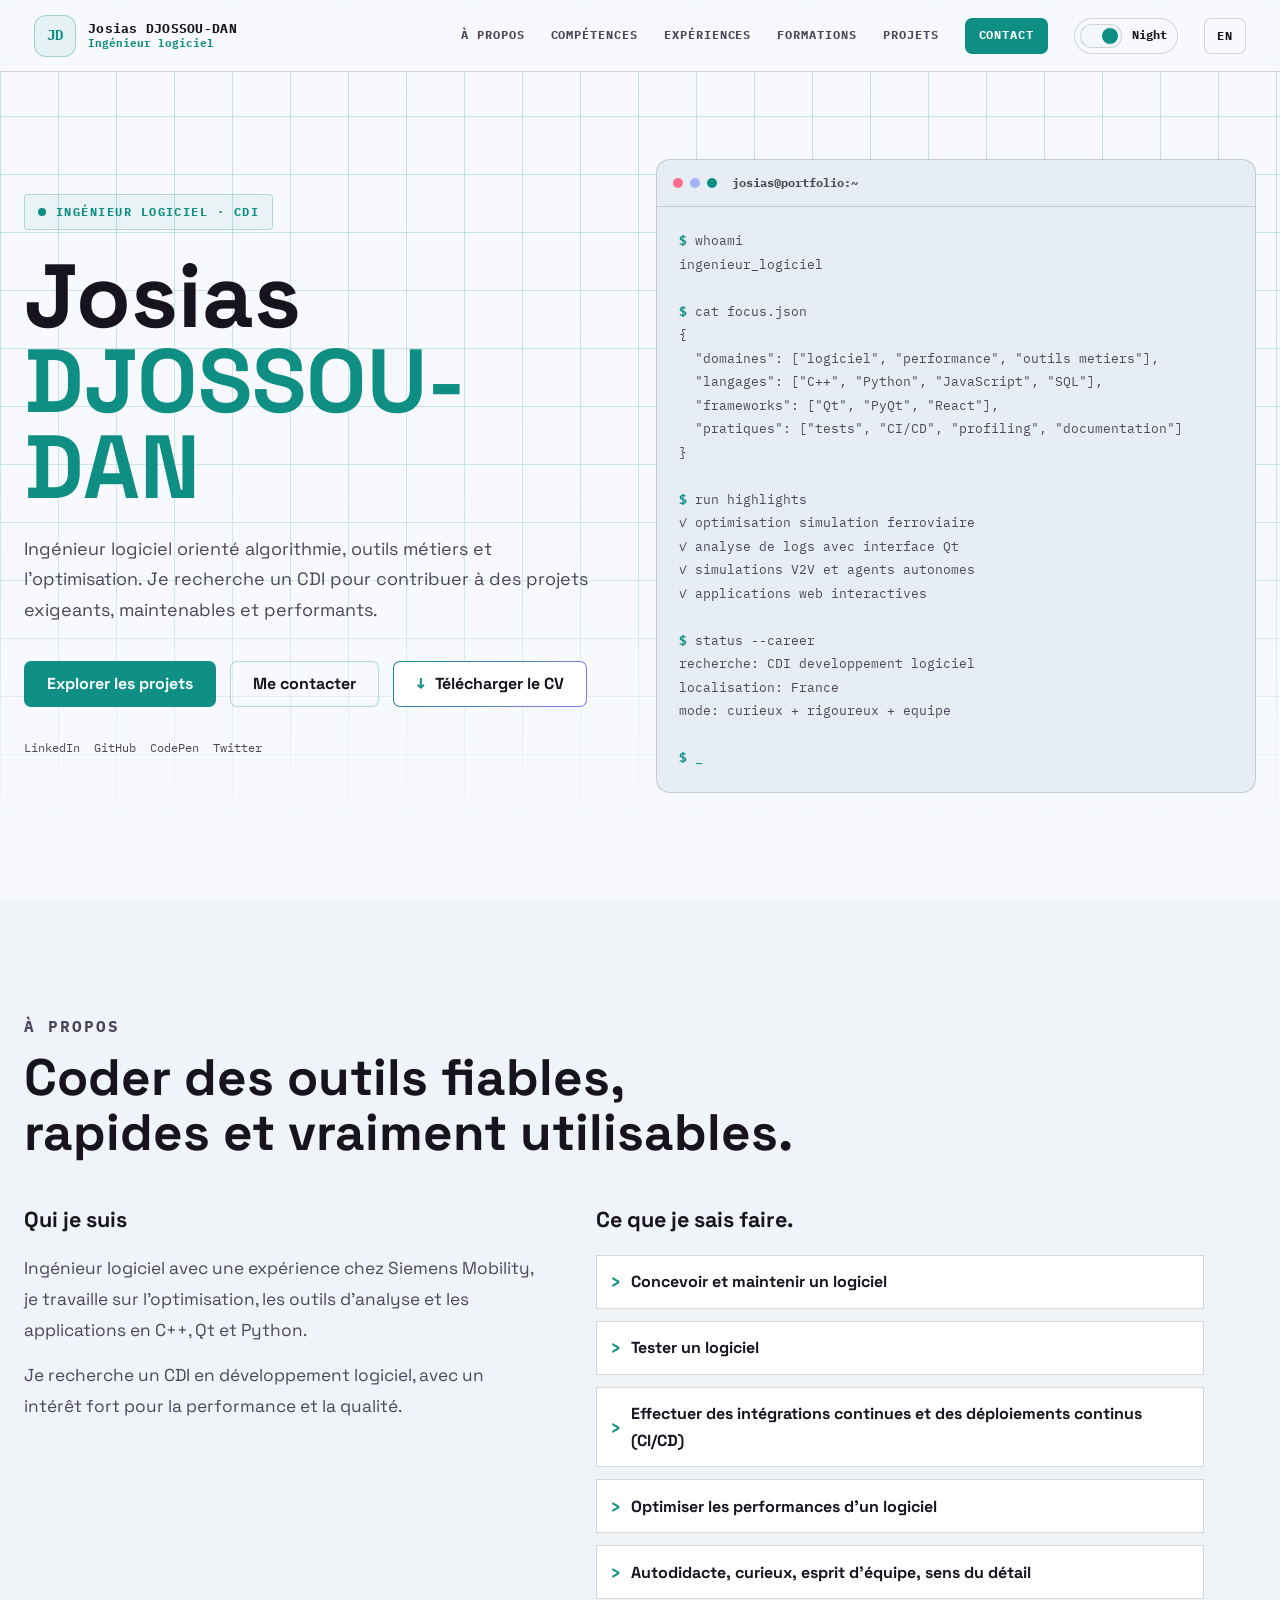
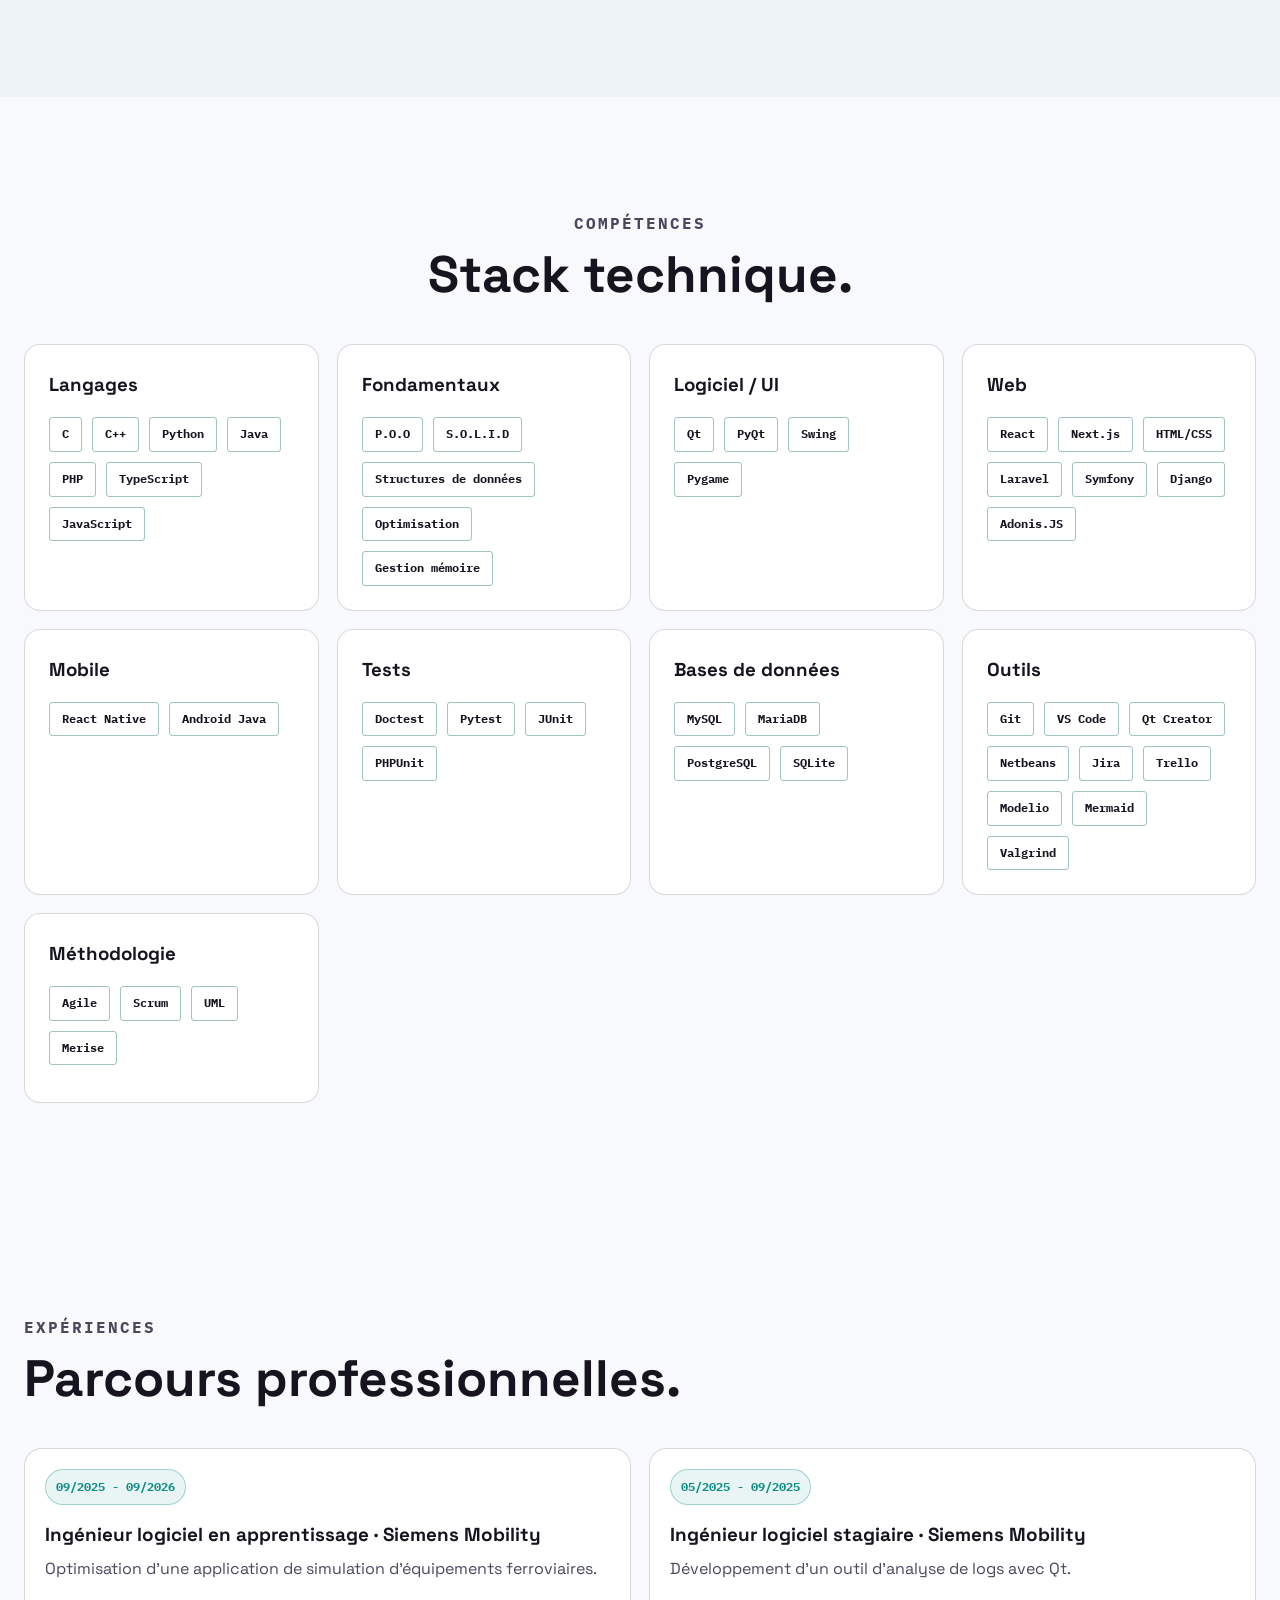
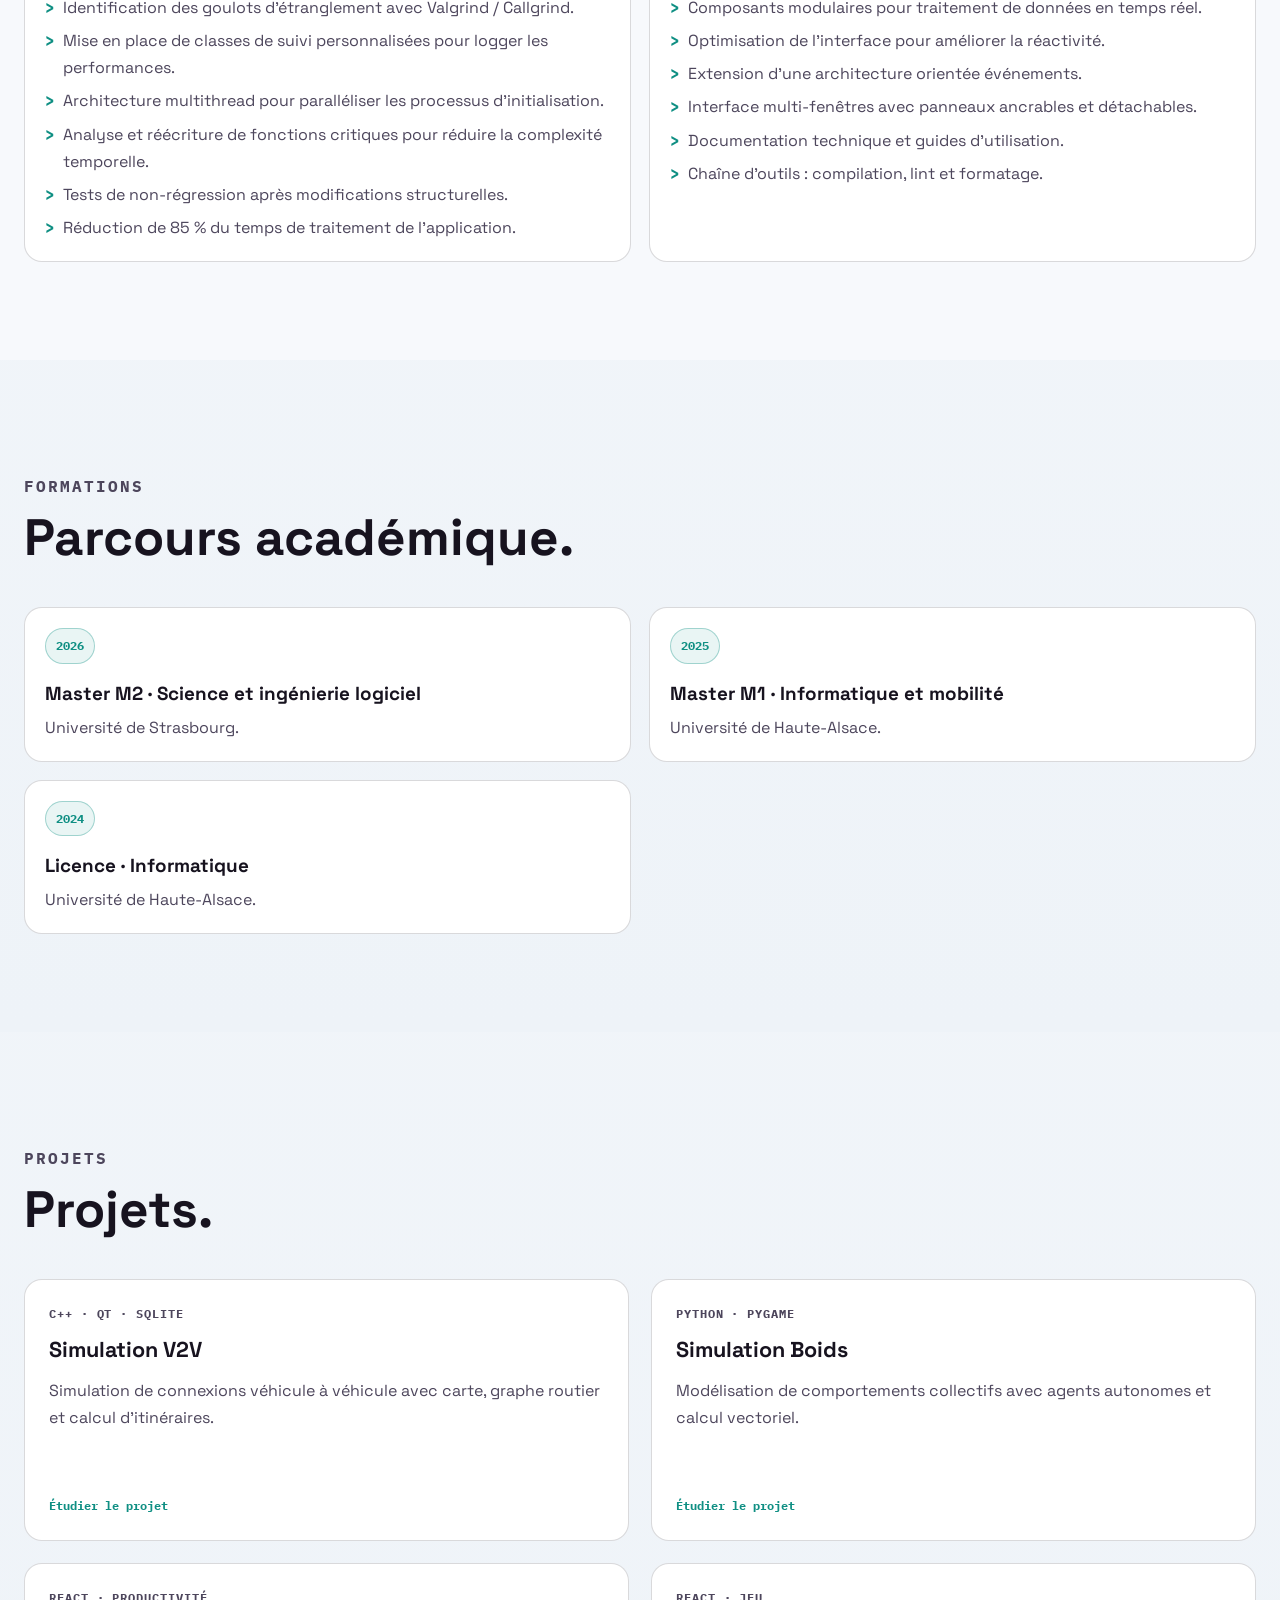
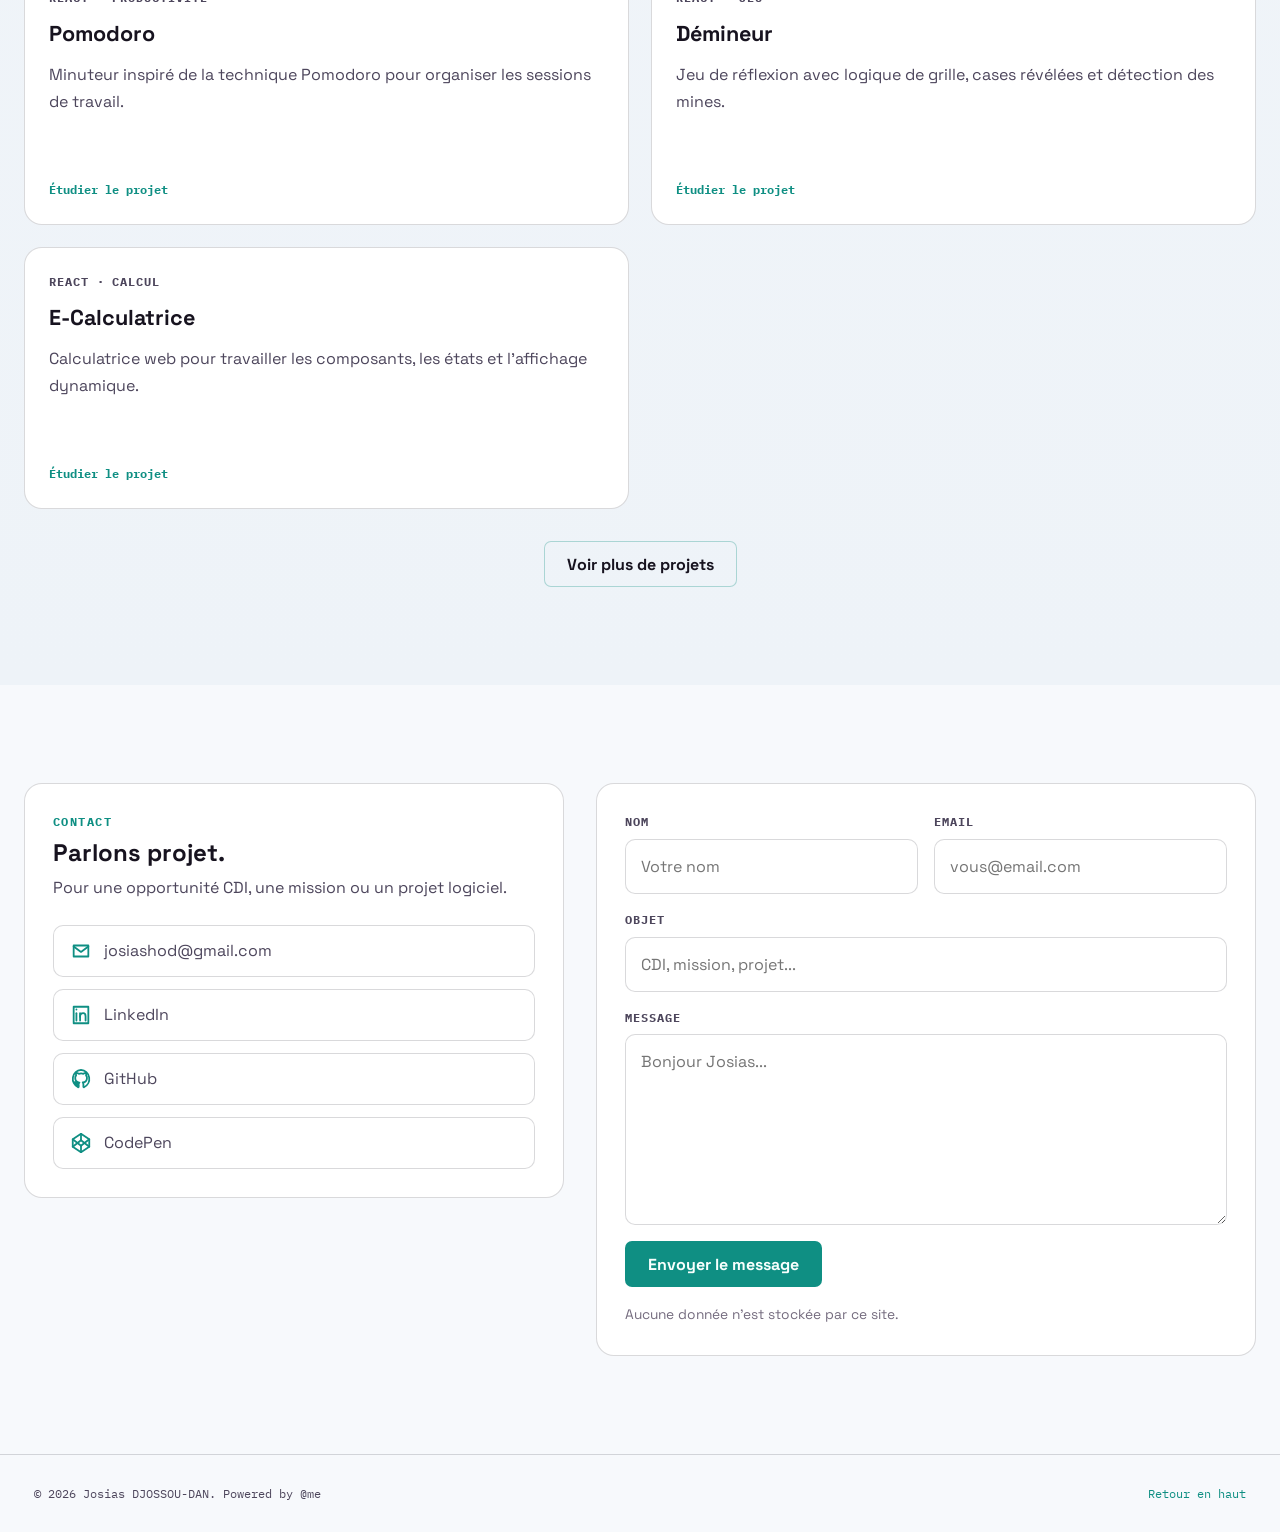
==== index.html @ 6eed0f05 "Update of the sections and colors" ====
<!DOCTYPE html>
<html lang="fr">

<head>
  <meta charset="UTF-8">
  <meta name="viewport" content="width=device-width, initial-scale=1.0">
  <meta http-equiv="X-UA-Compatible" content="ie=edge">
  <meta name="description" content="Portfolio de Josias DJOSSOU-DAN, Ingénieur logiciel.">
  <title>Josias DJOSSOU-DAN | Portfolio</title>
  <link rel="preconnect" href="https://fonts.googleapis.com">
  <link rel="preconnect" href="https://fonts.gstatic.com" crossorigin>
  <link
    href="https://fonts.googleapis.com/css2?family=IBM+Plex+Mono:wght@400;500;700&family=Space+Grotesk:wght@400;500;600;700&display=swap"
    rel="stylesheet">
  <link rel="stylesheet" href="css/style.css">
  <link rel="icon" href="data:image/svg+xml,<svg xmlns='http://www.w3.org/2000/svg' viewBox='0 0 32 32'><rect width='32' height='32' rx='6' fill='%230f8f83b3'/><text x='50%25' y='50%25' dominant-baseline='central' text-anchor='middle' font-family='monospace' font-weight='700' font-size='13' fill='%23fff'>JD</text></svg>" type="image/svg+xml">
</head>

<body>
  <header class="site-header">
    <a href="#home" class="brand header-profile" aria-label="Accueil">
      <span class="profile-avatar">JD</span>
      <span class="header-profile-text">
        <strong>Josias DJOSSOU-DAN</strong>
        <small data-i18n="role">Ingénieur logiciel</small>
      </span>
    </a>

    <button class="menu-toggle" type="button" aria-label="Ouvrir le menu" aria-expanded="false">
      <span></span>
      <span></span>
      <span></span>
    </button>

    <nav class="site-nav" aria-label="Navigation principale">
      <a href="#about" data-i18n="navAbout">À propos</a>
      <a href="#skills" data-i18n="navSkills">Compétences</a>
      <a href="#experience" data-i18n="navExperience">Expériences</a>
      <a href="#education" data-i18n="navEducation">Formations</a>
      <a href="#projects" data-i18n="navProjects">Projets</a>
      <a href="#contact" class="nav-cta" data-i18n="navContact">Contact</a>
      <button class="theme-switch nav-theme" type="button" data-theme-toggle aria-label="Changer le thème"><span
          class="theme-switch-track"><span class="theme-switch-thumb"></span></span><span
          class="theme-switch-label">Light</span></button>
      <button class="lang-switch" type="button" data-lang-toggle aria-label="Changer la langue">EN</button>
    </nav>
  </header>

  <main>
    <section class="hero" id="home">
      <div class="container hero-layout">
        <div class="hero-copy reveal">
          <p class="hero-kicker"><span class="hero-kicker-dot"></span><span data-i18n="heroKicker">Ingénieur logiciel · CDI</span></p>
          <h1>Josias <strong>DJOSSOU-DAN</strong></h1>
          <p class="hero-text">
            <span data-i18n="heroText">Ingénieur logiciel orienté algorithmie et outils métiers. Je
              recherche un CDI pour
              contribuer à des projets exigeants, maintenables et performants.</span>
          </p>

          <div class="hero-actions">
            <a href="#projects" class="btn btn-primary" data-i18n="heroProjects">Explorer les projets</a>
            <a href="#contact" class="btn btn-ghost" data-i18n="heroContact">Me contacter</a>
            <a href="./assets/pdf/josias_djossou-dan_cv_fr.pdf" class="btn btn-cv" data-cv-link download
              data-i18n="heroCv">Télécharger le CV</a>
          </div>

          <div class="hero-socials" aria-label="Réseaux sociaux">
            <a href="https://www.linkedin.com/in/josiashod/" target="_blank" rel="noreferrer">LinkedIn</a>
            <a href="https://github.com/josiashod" target="_blank" rel="noreferrer">GitHub</a>
            <a href="https://codepen.io/josiashod" target="_blank" rel="noreferrer">CodePen</a>
            <a href="https://twitter.com/josias_hod" target="_blank" rel="noreferrer">Twitter</a>
          </div>
        </div>

        <aside class="hero-dashboard reveal" aria-label="Résumé du profil">
          <div class="terminal">
            <div class="terminal-top"><span></span><span></span><span></span><strong>josias@portfolio:~</strong></div>
            <pre data-terminal-output><b>$</b> whoami
ingenieur_logiciel

<b>$</b> cat focus.json
{
  "domaines": ["logiciel", "performance", "outils metiers"],
  "langages": ["C++", "Python", "JavaScript", "SQL"],
  "frameworks": ["Qt", "PyQt", "React"],
  "pratiques": ["tests", "CI/CD", "profiling", "documentation"]
}

<b>$</b> run highlights
✓ optimisation simulation ferroviaire
✓ analyse de logs avec interface Qt
✓ simulations V2V et agents autonomes
✓ applications web interactives

<b>$</b> status --career
recherche: CDI developpement logiciel
localisation: France
mode: curieux + rigoureux + equipe</pre>

          </div>
        </aside>
      </div>
    </section>

    <section class="section alt" id="about">
      <div class="container">
        <div class="section-heading reveal">
          <p class="eyebrow" data-i18n="aboutEyebrow">À propos</p>
          <h2 data-i18n="aboutTitle">Coder des outils fiables, rapides et vraiment utilisables.</h2>
        </div>

        <div class="about-flat reveal">
          <div class="about-columns">
            <div class="about-intro">
              <h3 data-i18n="aboutWhoTitle">Qui je suis</h3>
              <p>
                <span data-i18n="aboutWhoText">Ingénieur logiciel avec une expérience chez Siemens Mobility, je
                  travaille sur l'optimisation, les outils d'analyse et les applications en C++, Qt et Python.</span>
              </p>
              <p data-i18n="aboutGoal">Je recherche un CDI en développement logiciel, avec un intérêt fort pour la
                performance et la qualité.</p>
            </div>

            <div class="about-know-how">
              <h3 data-i18n="knowHowTitle">Ce que je sais faire.</h3>
              <div class="know-how-list">
                <span data-i18n="knowHow1">Concevoir et maintenir un logiciel</span>
                <span data-i18n="knowHow2">Tester un logiciel</span>
                <span data-i18n="knowHow3">Effectuer des intégrations continues et des déploiements continus (CI/CD)</span>
                <span data-i18n="knowHow4">Optimiser les performances d'un logiciel</span>
                <span data-i18n="knowHow5">Autodidacte, curieux, esprit d'équipe, sens du détail</span>
              </div>
            </div>
          </div>
        </div>
      </div>
    </section>

    <section class="section" id="skills">
      <div class="container">
        <div class="section-heading center reveal">
          <p class="eyebrow" data-i18n="skillsEyebrow">Compétences</p>
          <h2 data-i18n="skillsTitle">Stack technique.</h2>
        </div>

        <div class="skills-grid skills-grid-dense">
          <article class="skill-card reveal">
            <h3 data-i18n-fr="Langages" data-i18n-en="Languages">Langages</h3>
            <div class="skill-badges">
              <span>C</span><span>C++</span><span>Python</span><span>Java</span><span>PHP</span><span>TypeScript</span><span>JavaScript</span>
            </div>
          </article>
          <article class="skill-card reveal">
            <h3 data-i18n-fr="Fondamentaux" data-i18n-en="Fundamentals">Fondamentaux</h3>
            <div class="skill-badges">
              <span data-i18n-fr="P.O.O" data-i18n-en="O.O.P">P.O.O</span><span>S.O.L.I.D</span><span data-i18n-fr="Structures de données" data-i18n-en="Data structures">Structures de
                données</span><span>Optimisation</span><span data-i18n-fr="Gestion mémoire" data-i18n-en="Memory management">Gestion mémoire</span>
            </div>
          </article>
          <article class="skill-card reveal">
            <h3 data-i18n-fr="Logiciel / UI" data-i18n-en="Software / UI">Logiciel / UI</h3>
            <div class="skill-badges">
              <span>Qt</span><span>PyQt</span><span>Swing</span><span>Pygame</span>
            </div>
          </article>
          <article class="skill-card reveal">
            <h3>Web</h3>
            <div class="skill-badges">
              <span>React</span><span>Next.js</span><span>HTML/CSS</span><span>Laravel</span><span>Symfony</span><span>Django</span><span>Adonis.JS</span>
            </div>
          </article>
          <article class="skill-card reveal">
            <h3>Mobile</h3>
            <div class="skill-badges">
              <span>React Native</span><span>Android Java</span></div>
          </article>
          <article class="skill-card reveal">
            <h3 data-i18n-fr="Tests" data-i18n-en="Testing">Tests</h3>
            <div class="skill-badges">
              <span>Doctest</span><span>Pytest</span><span>JUnit</span><span>PHPUnit</span></div>
          </article>
          <article class="skill-card reveal">
            <h3 data-i18n-fr="Bases de données" data-i18n-en="Databases">Bases de données</h3>
            <div class="skill-badges">
              <span>MySQL</span><span>MariaDB</span><span>PostgreSQL</span><span>SQLite</span>
            </div>
          </article>
          <article class="skill-card reveal">
            <h3 data-i18n-fr="Outils" data-i18n-en="Tools">Outils</h3>
            <div class="skill-badges">
              <span>Git</span><span>VS Code</span><span>Qt
                Creator</span><span>Netbeans</span><span>Jira</span><span>Trello</span><span>Modelio</span><span>Mermaid</span><span>Valgrind</span>
            </div>
          </article>
          <article class="skill-card reveal">
            <h3 data-i18n-fr="Méthodologie" data-i18n-en="Methodology">Méthodologie</h3>
            <div class="skill-badges">
              <span>Agile</span><span>Scrum</span><span>UML</span><span>Merise</span>
            </div>
          </article>
        </div>
      </div>
    </section>


    <section class="section" id="experience">
      <div class="container">
        <div class="section-heading reveal">
          <p class="eyebrow" data-i18n="experienceEyebrow">Expériences </p>
          <h2 data-i18n="experienceTitle">Parcours professionnelles.</h2>
        </div>

        <div class="timeline-wrap">
          <article class="timeline-card reveal">
            <p class="timeline-date">09/2025 - 09/2026</p>
            <div class="timeline-item">
              <h3 data-i18n="exp1Title">Ingénieur logiciel en apprentissage · Siemens Mobility</h3>
              <p data-i18n="exp1Summary">Optimisation d'une application de simulation d'équipements ferroviaires.</p>
              <ul>
                <li data-i18n="exp1Item1">Identification des goulots d'étranglement avec Valgrind / Callgrind.</li>
                <li data-i18n="exp1Item2">Mise en place de classes de suivi personnalisées pour logger les performances.</li>
                <li data-i18n="exp1Item3">Architecture multithread pour paralléliser les processus d'initialisation.</li>
                <li data-i18n="exp1Item4">Analyse et réécriture de fonctions critiques pour réduire la complexité temporelle.</li>
                <li data-i18n="exp1Item5">Tests de non-régression après modifications structurelles.</li>
                <li data-i18n="exp1Item6">Réduction de 85 % du temps de traitement de l'application.</li>
              </ul>
            </div>
          </article>

          <article class="timeline-card reveal">
            <p class="timeline-date">05/2025 - 09/2025</p>
            <div class="timeline-item">
              <h3 data-i18n="exp2Title">Ingénieur logiciel stagiaire · Siemens Mobility</h3>
              <p data-i18n="exp2Summary">Développement d'un outil d'analyse de logs avec Qt.</p>
              <ul>
                <li data-i18n="exp2Item1">Composants modulaires pour traitement de données en temps réel.</li>
                <li data-i18n="exp2Item2">Optimisation de l'interface pour améliorer la réactivité.</li>
                <li data-i18n="exp2Item3">Extension d'une architecture orientée événements.</li>
                <li data-i18n="exp2Item4">Interface multi-fenêtres avec panneaux ancrables et détachables.</li>
                <li data-i18n="exp2Item5">Documentation technique et guides d'utilisation.</li>
                <li data-i18n="exp2Item6">Chaîne d'outils : compilation, lint et formatage.</li>
              </ul>
            </div>
          </article>
        </div>
      </div>
    </section>

    <section class="section alt" id="education">
      <div class="container">
        <div class="section-heading reveal">
          <p class="eyebrow" data-i18n="educationEyebrow">Formations</p>
          <h2 data-i18n="educationTitle">Parcours académique.</h2>
        </div>

        <div class="timeline-wrap">
          <article class="timeline-card reveal">
            <p class="timeline-date">2026</p>
            <div class="timeline-item">
              <h3 data-i18n-fr="Master M2 · Science et ingénierie logiciel" data-i18n-en="Master's Year 2 · Software Science and Engineering">Master M2 · Science et ingénierie logiciel</h3>
              <p data-i18n-fr="Université de Strasbourg." data-i18n-en="University of Strasbourg.">Université de Strasbourg.</p>
            </div>
          </article>

          <article class="timeline-card reveal">
            <p class="timeline-date">2025</p>
            <div class="timeline-item">
              <h3 data-i18n-fr="Master M1 · Informatique et mobilité" data-i18n-en="Master's Year 1 · Computer Science and Mobility">Master M1 · Informatique et mobilité</h3>
              <p data-i18n-fr="Université de Haute-Alsace." data-i18n-en="University of Haute-Alsace.">Université de Haute-Alsace.</p>
            </div>
          </article>

          <article class="timeline-card reveal">
            <p class="timeline-date">2024</p>
            <div class="timeline-item">
              <h3 data-i18n-fr="Licence · Informatique" data-i18n-en="Bachelor's degree · Computer Science">Licence · Informatique</h3>
              <p data-i18n-fr="Université de Haute-Alsace." data-i18n-en="University of Haute-Alsace.">Université de Haute-Alsace.</p>
            </div>
          </article>
        </div>
      </div>
    </section>

    <section class="section alt" id="projects">
      <div class="container">
        <div class="section-heading reveal">
          <p class="eyebrow" data-i18n="projectsEyebrow">Projets</p>
          <h2 data-i18n="projectsTitle">Projets.</h2>
        </div>

        <div class="projects-grid">
          <article class="project-card simple reveal">
            <div class="project-body">
              <p class="project-type">C++ · Qt · SQLite</p>
              <h3>Simulation V2V</h3>
              <p data-i18n-fr="Simulation de connexions véhicule à véhicule avec carte, graphe routier et calcul d'itinéraires." data-i18n-en="Vehicle-to-vehicle connection simulation with map rendering, road graph and route calculation.">Simulation de connexions véhicule à véhicule avec carte, graphe routier et calcul d'itinéraires.</p>
              <a href="./v2v.html"><span data-i18n="studyProject">Étudier le projet</span></a>
            </div>
          </article>

          <article class="project-card simple reveal">
            <div class="project-body">
              <p class="project-type">Python · Pygame</p>
              <h3>Simulation Boids</h3>
              <p data-i18n-fr="Modélisation de comportements collectifs avec agents autonomes et calcul vectoriel." data-i18n-en="Collective behavior modeling with autonomous agents and vector calculations.">Modélisation de comportements collectifs avec agents autonomes et calcul vectoriel.</p>
              <a href="./boids.html"><span data-i18n="studyProject">Étudier le projet</span></a>
            </div>
          </article>

          <article class="project-card simple reveal">
            <div class="project-body">
              <p class="project-type" data-i18n-fr="React · Productivité" data-i18n-en="React · Productivity">React · Productivité</p>
              <h3>Pomodoro</h3>
              <p data-i18n-fr="Minuteur inspiré de la technique Pomodoro pour organiser les sessions de travail." data-i18n-en="Timer inspired by the Pomodoro technique to organize focused work sessions.">Minuteur inspiré de la technique Pomodoro pour organiser les sessions de travail.</p>
              <a href="./pomodoro.html"><span data-i18n="studyProject">Étudier le projet</span></a>
            </div>
          </article>

          <article class="project-card simple reveal">
            <div class="project-body">
              <p class="project-type" data-i18n-fr="React · Jeu" data-i18n-en="React · Game">React · Jeu</p>
              <h3 data-i18n-fr="Démineur" data-i18n-en="Minesweeper">Démineur</h3>
              <p data-i18n-fr="Jeu de réflexion avec logique de grille, cases révélées et détection des mines." data-i18n-en="Puzzle game with grid logic, revealed cells and mine detection.">Jeu de réflexion avec logique de grille, cases révélées et détection des mines.</p>
              <a href="./minesweeper.html"><span data-i18n="studyProject">Étudier le projet</span></a>
            </div>
          </article>

          <article class="project-card simple reveal">
            <div class="project-body">
              <p class="project-type" data-i18n-fr="React · Calcul" data-i18n-en="React · Calculator">React · Calcul</p>
              <h3 data-i18n-fr="E-Calculatrice" data-i18n-en="E-Calculator">E-Calculatrice</h3>
              <p data-i18n-fr="Calculatrice web pour travailler les composants, les états et l'affichage dynamique." data-i18n-en="Web calculator focused on components, state management and dynamic rendering.">Calculatrice web pour travailler les composants, les états et l'affichage dynamique.</p>
              <a href="./calculatrice.html"><span data-i18n="studyProject">Étudier le projet</span></a>
            </div>
          </article>
        </div>

        <div class="projects-more reveal">
          <a href="./projects.html" class="btn btn-ghost" data-i18n="moreProjects">Voir plus de projets</a>
        </div>
      </div>
    </section>

    <section class="section" id="contact">
      <div class="container contact-layout">
        <div class="contact-card reveal">
          <p class="eyebrow" data-i18n="contactEyebrow">Contact</p>
          <h2 data-i18n="contactTitle">Parlons projet logiciel.</h2>
          <p class="contact-intro">
            <span data-i18n="contactIntro">Pour une opportunité.</span>
          </p>

          <div class="contact-list">
            <a href="mailto:josiashod@gmail.com">
              <svg viewBox="0 0 24 24" aria-hidden="true">
                <path d="M4 6h16v12H4z"></path>
                <path d="m4 7 8 6 8-6"></path>
              </svg>
              <span>josiashod@gmail.com</span>
            </a>
            <a href="https://www.linkedin.com/in/josiashod/" target="_blank" rel="noreferrer">
              <svg viewBox="0 0 24 24" aria-hidden="true">
                <path d="M7 10v8"></path>
                <path d="M7 6v.01"></path>
                <path d="M11 18v-8"></path>
                <path d="M11 14c0-2.4 1.3-4 3.4-4 2 0 2.6 1.3 2.6 3.5V18"></path>
                <path d="M4 3h16v18H4z"></path>
              </svg>
              <span>LinkedIn</span>
            </a>
            <a href="https://github.com/josiashod" target="_blank" rel="noreferrer">
              <svg viewBox="0 0 24 24" aria-hidden="true">
                <path
                  d="M12 2a10 10 0 0 0-3.2 19c.5.1.7-.2.7-.5v-2c-2.8.6-3.4-1.1-3.4-1.1-.5-1.1-1.1-1.4-1.1-1.4-.9-.6.1-.6.1-.6 1 0 1.6 1 1.6 1 .9 1.5 2.4 1.1 2.9.8.1-.6.4-1.1.7-1.3-2.2-.3-4.6-1.1-4.6-5A3.9 3.9 0 0 1 6.7 8c-.1-.3-.5-1.3.1-2.7 0 0 .9-.3 2.8 1a9.6 9.6 0 0 1 5 0c1.9-1.3 2.8-1 2.8-1 .6 1.4.2 2.4.1 2.7a3.9 3.9 0 0 1 1 2.8c0 3.9-2.4 4.7-4.6 5 .4.3.7 1 .7 2v2.7c0 .3.2.6.7.5A10 10 0 0 0 12 2Z">
                </path>
              </svg>
              <span>GitHub</span>
            </a>
            <a href="https://codepen.io/josiashod" target="_blank" rel="noreferrer">
              <svg viewBox="0 0 24 24" aria-hidden="true">
                <path d="m12 2 9 6v8l-9 6-9-6V8z"></path>
                <path d="m12 2v7"></path>
                <path d="m12 15v7"></path>
                <path d="m3 8 9 7 9-7"></path>
                <path d="m3 16 9-7 9 7"></path>
              </svg>
              <span>CodePen</span>
            </a>
          </div>
        </div>

        <form class="contact-card contact-form reveal" data-contact-form data-email="josiashod@gmail.com">
          <div class="form-row">
            <div class="field">
              <label for="name" data-i18n="formName">Nom</label>
              <input id="name" name="name" type="text" placeholder="Votre nom" data-i18n-placeholder="placeholderName"
                required>
            </div>
            <div class="field">
              <label for="email" data-i18n="formEmail">Email</label>
              <input id="email" name="email" type="email" placeholder="vous@email.com"
                data-i18n-placeholder="placeholderEmail" required>
            </div>
          </div>

          <div class="field">
            <label for="subject" data-i18n="formSubject">Objet</label>
            <input id="subject" name="subject" type="text" placeholder="CDI, mission, projet..."
              data-i18n-placeholder="placeholderSubject" required>
          </div>

          <div class="field">
            <label for="message" data-i18n="formMessage">Message</label>
            <textarea id="message" name="message" rows="6" placeholder="Bonjour Josias..."
              data-i18n-placeholder="placeholderMessage" required></textarea>
          </div>

          <div class="form-actions">
            <button class="btn btn-primary" type="submit" data-i18n="formSend">Envoyer le message</button>
          </div>
          <p class="form-note" data-i18n="formNote">Aucune donnée n'est stockée par ce site.</p>
        </form>
      </div>
    </section>
  </main>

  <footer class="site-footer">
    <p>© <span id="year"></span> Josias DJOSSOU-DAN. Powered by @me</p>
    <a href="#home">Retour en haut</a>
  </footer>

  <script src="./index.js"></script>
</body>

</html>
---- css/style.css ----
:root {
  --bg: #0b0a13;
  --bg-2: #121020;
  --surface: #19162a;
  --surface-2: #211d35;
  --surface-3: #141225;
  --text: #f7f2e8;
  --muted: #a9a1b8;
  --muted-2: #716a83;
  --line: rgba(255, 255, 255, 0.09);
  --line-strong: rgba(15, 143, 131, 0.34);
  --green: #0f8f83;
  --green-2: #0b625b;
  --cyan: #8b7cf6;
  --yellow: #a5b4fc;
  --coral: #ff6b8a;
  --shadow: none;
  --sans: "Space Grotesk", system-ui, sans-serif;
  --mono: "IBM Plex Mono", monospace;
}

body[data-theme="light"] {
  --bg: #f7f9fc;
  --bg-2: #eef3f8;
  --surface: #ffffff;
  --surface-2: #f3f7fb;
  --surface-3: #e6edf5;
  --text: #17131f;
  --muted: #4d465c;
  --muted-2: #746b7e;
  --line: rgba(23, 19, 31, 0.16);
  --line-strong: rgba(15, 143, 131, 0.38);
  --green: #0f8f83;
  --green-2: #0b625b;
  --cyan: #8b7cf6;
  --yellow: #a5b4fc;
  --coral: #ff6b8a;
  --shadow: none;
}

* {
  box-sizing: border-box;
  margin: 0;
  padding: 0;
}

html {
  scroll-behavior: smooth;
}

body {
  background: var(--bg);
  color: var(--text);
  font-family: var(--sans);
  line-height: 1.7;
  overflow-x: hidden;
}

body.menu-open {
  overflow: hidden;
}

img {
  display: block;
  max-width: 100%;
}

a {
  color: inherit;
  text-decoration: none;
}

ul {
  list-style: none;
}

button,
input,
textarea {
  font: inherit;
}

button {
  cursor: pointer;
}

.container {
  width: min(1320px, calc(100% - 48px));
  margin: 0 auto;
}

.site-header {
  position: fixed;
  inset: 0 0 auto;
  z-index: 50;
  display: flex;
  align-items: center;
  justify-content: space-between;
  min-height: 72px;
  padding: 0 34px;
  background: color-mix(in srgb, var(--bg) 84%, transparent);
  border-bottom: 1px solid var(--line);
  backdrop-filter: blur(18px);
}

.brand {
  display: inline-flex;
  align-items: center;
  gap: 12px;
  font-family: var(--mono);
  font-size: 0.9rem;
  font-weight: 800;
  color: var(--text);
}

.header-profile {
  min-width: 230px;
}

.header-profile .profile-avatar {
  width: 42px;
  height: 42px;
  flex: 0 0 42px;
  border-radius: 12px;
  font-size: 0.9rem;
}

.header-profile-text {
  display: grid;
  gap: 1px;
  line-height: 1.15;
}

.header-profile-text strong {
  color: var(--text);
  font-size: 0.84rem;
  letter-spacing: 0.02em;
}

.header-profile-text small {
  color: var(--green);
  font-size: 0.68rem;
  font-weight: 700;
}

.brand img,
.brand-mark {
  width: 42px;
  height: 42px;
  border-radius: 12px;
  border: 1px solid rgba(15, 143, 131, 0.32);
  background: rgba(15, 143, 131, 0.06);
}

.brand img {
  object-fit: cover;
}

.brand-mark {
  display: grid;
  place-items: center;
  color: var(--green);
}

.site-nav {
  display: flex;
  align-items: center;
  gap: 26px;
}

.site-nav a {
  color: var(--muted);
  font-family: var(--mono);
  font-size: 0.74rem;
  font-weight: 700;
  letter-spacing: 0.08em;
  text-transform: uppercase;
  transition: color 0.2s ease;
}

.site-nav a:hover,
.site-nav a.active {
  color: var(--green);
}

.site-nav .nav-cta {
  min-height: 36px;
  display: inline-flex;
  align-items: center;
  color: #f8fffd;
  background: var(--green);
  border-radius: 7px;
  padding: 0 14px;
}

.site-nav .nav-cta:hover {
  color: #f8fffd;
  background: var(--green-2);
}

.menu-toggle {
  display: none;
  width: 42px;
  height: 42px;
  border: 1px solid var(--line);
  border-radius: 10px;
  background: rgba(255, 255, 255, 0.03);
}

.menu-toggle span {
  display: block;
  width: 20px;
  height: 2px;
  margin: 5px auto;
  background: var(--text);
  border-radius: 2px;
  transition: transform 0.2s ease, opacity 0.2s ease;
}

.menu-toggle.is-open span:nth-child(1) {
  transform: translateY(7px) rotate(45deg);
}

.menu-toggle.is-open span:nth-child(2) {
  opacity: 0;
}

.menu-toggle.is-open span:nth-child(3) {
  transform: translateY(-7px) rotate(-45deg);
}

.hero {
  position: relative;
  min-height: 100vh;
  display: flex;
  align-items: center;
  padding: 128px 0 76px;
  overflow: hidden;
}

.hero::before,
.project-hero::before {
  content: "";
  position: absolute;
  inset: 0;
  z-index: 0;
  background-image:
    linear-gradient(color-mix(in srgb, var(--green) 24%, transparent) 1px, transparent 1px),
    linear-gradient(90deg, color-mix(in srgb, var(--green) 24%, transparent) 1px, transparent 1px);
  background-size: 58px 58px;
  mask-image: linear-gradient(to bottom, #000, rgba(0, 0, 0, 0.72) 64%, transparent 94%);
}

.hero::after {
  display: none;
}

.hero-layout {
  position: relative;
  z-index: 2;
  display: grid;
  grid-template-columns: minmax(0, 1fr) minmax(520px, 600px);
  gap: 68px;
  align-items: center;
}

.hero-copy {
  max-width: 780px;
}

.eyebrow,
.hero-kicker,
.project-kicker {
  color: var(--green);
  font-family: var(--mono);
  font-size: 0.76rem;
  font-weight: 800;
  letter-spacing: 0.12em;
  text-transform: uppercase;
}

.hero-kicker {
  display: inline-flex;
  align-items: center;
  gap: 10px;
  max-width: 100%;
  padding: 7px 13px;
  margin-bottom: 24px;
  border: 1px solid rgba(15, 143, 131, 0.28);
  border-radius: 4px;
  background: rgba(15, 143, 131, 0.055);
  white-space: nowrap;
}

.hero-kicker-dot {
  width: 8px;
  height: 8px;
  flex: 0 0 8px;
  border-radius: 50%;
  background: var(--green);
  box-shadow: none;
}

.hero h1,
.project-hero h1 {
  font-size: clamp(3.2rem, 7vw, 6.4rem);
  font-weight: 900;
  line-height: 0.95;
  letter-spacing: 0;
}

.hero h1 strong,
.accent {
  color: var(--green);
}

.hero-text,
.section-heading p,
.project-hero p,
.project-copy p,
.timeline-item p,
.timeline-item li,
.contact-intro {
  color: var(--muted);
}

.hero-text {
  max-width: 680px;
  margin-top: 24px;
  font-size: 1.12rem;
}

.hero-actions,
.hero-socials,
.project-actions,
.form-actions {
  display: flex;
  flex-wrap: wrap;
  gap: 14px;
}

.theme-switch {
  display: inline-flex;
  align-items: center;
  gap: 10px;
  min-height: 46px;
  border: 1px solid var(--line);
  border-radius: 999px;
  color: var(--text);
  background: rgba(255, 255, 255, 0.04);
  padding: 0 13px 0 7px;
}

.nav-theme {
  min-height: 36px;
  padding: 0 10px 0 5px;
}

.nav-theme .theme-switch-track {
  width: 42px;
  height: 24px;
}

.nav-theme .theme-switch-thumb {
  width: 16px;
  height: 16px;
}

.lang-switch {
  min-height: 36px;
  border: 1px solid var(--line);
  border-radius: 7px;
  color: var(--text);
  background: rgba(255, 255, 255, 0.04);
  padding: 0 12px;
  font-family: var(--mono);
  font-size: 0.72rem;
  font-weight: 800;
  letter-spacing: 0.08em;
}

.lang-switch:hover {
  color: var(--green);
  border-color: var(--line-strong);
}

body[data-theme="light"] .nav-theme .theme-switch-thumb {
  transform: translateX(18px);
}

.theme-switch-track {
  position: relative;
  width: 48px;
  height: 28px;
  border-radius: 999px;
  background: var(--surface-2);
  border: 1px solid var(--line);
}

.theme-switch-thumb {
  position: absolute;
  top: 3px;
  left: 3px;
  width: 20px;
  height: 20px;
  border-radius: 50%;
  background: var(--green);
  box-shadow: none;
  transition: transform 0.2s ease;
}

body[data-theme="light"] .theme-switch-thumb {
  transform: translateX(20px);
}

.theme-switch-label {
  font-family: var(--mono);
  font-size: 0.74rem;
  font-weight: 800;
}

.hero-actions {
  margin-top: 36px;
}

.btn {
  display: inline-flex;
  align-items: center;
  justify-content: center;
  min-height: 46px;
  padding: 0 22px;
  border-radius: 7px;
  border: 1px solid transparent;
  font-weight: 850;
  transition: transform 0.2s ease, border-color 0.2s ease, background 0.2s ease, color 0.2s ease;
}

.btn:hover {
  transform: translateY(-1px);
}

.btn-primary {
  color: #f8fffd;
  background: var(--green);
}

.btn-primary:hover {
  background: var(--green-2);
  color: #f8fffd;
}

.btn-ghost,
.btn-dark {
  color: var(--text);
  border-color: rgba(15, 143, 131, 0.3);
  background: rgba(255, 255, 255, 0.03);
}

.btn-cv {
  position: relative;
  color: var(--text);
  border-color: rgba(255, 255, 255, 0.16);
  background:
    linear-gradient(var(--surface), var(--surface)) padding-box,
    linear-gradient(135deg, var(--green), var(--cyan)) border-box;
  border: 1px solid transparent;
}

.btn-cv::before {
  content: "↓";
  margin-right: 9px;
  color: var(--green);
  font-family: var(--mono);
}

.btn-ghost:hover,
.btn-dark:hover {
  border-color: var(--green);
  color: var(--green);
}

.hero-socials {
  margin-top: 30px;
}

.hero-socials a {
  color: var(--muted);
  font-family: var(--mono);
  font-size: 0.78rem;
}

.hero-socials a:hover {
  color: var(--green);
}

.hero-dashboard {
  position: relative;
  display: grid;
  gap: 16px;
}

.profile-card,
.mini-card,
.skill-card,
.project-card,
.timeline-card,
.contact-card,
.project-panel,
.next-card {
  border: 1px solid var(--line);
  background: var(--surface);
  box-shadow: var(--shadow);
}

.profile-card {
  padding: 24px;
  border-radius: 18px;
}

.profile-head {
  display: flex;
  align-items: center;
  gap: 16px;
  margin-bottom: 22px;
}

.profile-head img,
.profile-avatar {
  width: 72px;
  height: 72px;
  border-radius: 18px;
}

.profile-head img {
  object-fit: cover;
}

.profile-avatar {
  display: grid;
  place-items: center;
  flex: 0 0 72px;
  color: var(--green);
  border: 1px solid rgba(15, 143, 131, 0.34);
  background: rgba(15, 143, 131, 0.07);
  font-family: var(--mono);
  font-size: 1.2rem;
  font-weight: 800;
}

.profile-head h2 {
  font-size: 1.25rem;
}

.profile-head p {
  color: var(--green);
  font-family: var(--mono);
  font-size: 0.78rem;
}

.terminal {
  overflow: hidden;
  border: 1px solid var(--line);
  border-radius: 14px;
  background: var(--surface-3);
  min-height: 430px;
}

.terminal-top {
  display: flex;
  align-items: center;
  gap: 7px;
  padding: 13px 16px;
  border-bottom: 1px solid var(--line);
}

.terminal-top span {
  width: 10px;
  height: 10px;
  border-radius: 50%;
}

.terminal-top span:nth-child(1) {
  background: var(--coral);
}

.terminal-top span:nth-child(2) {
  background: var(--yellow);
}

.terminal-top span:nth-child(3) {
  background: var(--green);
}

.terminal-top strong {
  margin-left: 8px;
  color: var(--muted);
  font-family: var(--mono);
  font-size: 0.74rem;
  font-weight: 700;
}

.terminal pre {
  padding: 22px;
  color: var(--muted);
  font-family: var(--mono);
  font-size: 0.84rem;
  line-height: 1.75;
  white-space: pre-wrap;
}

.terminal b {
  color: var(--green);
  font-weight: 700;
}

.terminal-cursor {
  display: inline-block;
  color: var(--green);
  font-weight: 800;
  animation: terminalBlink 0.45s steps(1, start) infinite;
}

@keyframes terminalBlink {
  50% {
    opacity: 0;
  }
}

.stats-strip {
  display: grid;
  grid-template-columns: repeat(3, 1fr);
  gap: 12px;
}

.mini-card {
  padding: 18px;
  border-radius: 14px;
}

.mini-card strong {
  display: block;
  color: var(--green);
  font-family: var(--mono);
  font-size: 1.55rem;
}

.mini-card span {
  color: var(--muted);
  font-size: 0.82rem;
}

.section {
  padding: 98px 0;
}

.section.alt {
  background: linear-gradient(180deg, color-mix(in srgb, var(--bg-2) 74%, transparent), var(--bg-2));
}

.section-heading {
  max-width: 780px;
  margin-bottom: 42px;
}

.section-heading.center {
  margin-inline: auto;
  text-align: center;
}

.section-heading h2 {
  margin-top: 10px;
  font-size: clamp(2rem, 4vw, 3.35rem);
  font-weight: 900;
  line-height: 1.08;
}

.section-heading p {
  margin-top: 14px;
  font-size: 1.02rem;
}

.about-flat {
  max-width: 1180px;
}

.about-columns {
  display: grid;
  grid-template-columns: minmax(0, 0.85fr) minmax(420px, 1fr);
  gap: 56px;
  align-items: start;
}

.about-flat h3 {
  margin-bottom: 14px;
  font-size: 1.35rem;
}

.about-flat p {
  color: var(--muted);
  font-size: 1.08rem;
  line-height: 1.8;
}

.about-flat p + p {
  margin-top: 14px;
}

.about-know-how {
  margin-top: 0;
}

.about-know-how h3 {
  margin-bottom: 16px;
}

.know-how-list {
  display: grid;
  grid-template-columns: 1fr;
  gap: 12px;
}

.know-how-list span {
  position: relative;
  min-height: 54px;
  display: flex;
  align-items: center;
  padding: 12px 14px 12px 34px;
  color: var(--text);
  border: 1px solid var(--line);
  background: var(--surface);
  font-weight: 700;
}

.know-how-list span::before,
.timeline-item li::before {
  content: ">";
  position: absolute;
  left: 0;
  color: var(--green);
  font-family: var(--mono);
  font-weight: 800;
}

.know-how-list span::before {
  left: 14px;
}

.timeline-item li::before {
  left: 0;
  color: var(--green);
  font-family: var(--mono);
}

.skills-grid {
  display: grid;
  grid-template-columns: repeat(4, 1fr);
  gap: 18px;
}

.skills-grid-dense {
  grid-template-columns: repeat(4, minmax(0, 1fr));
}

.skill-card {
  min-height: 190px;
  padding: 24px;
  border-radius: 16px;
  transition: transform 0.2s ease, border-color 0.2s ease;
}

.skill-card:hover,
.project-card:hover,
.next-card:hover {
  transform: translateY(-2px);
  border-color: var(--line-strong);
}

.skill-card h3 {
  margin-bottom: 16px;
}

.tags,
.project-tags,
.skill-badges {
  display: flex;
  flex-wrap: wrap;
  gap: 8px;
}

.tags span,
.project-tags span {
  color: var(--text);
  font-family: var(--mono);
  font-size: 0.72rem;
  border: 1px solid color-mix(in srgb, var(--green) 30%, var(--line));
  border-radius: 3px;
  padding: 5px 9px;
  background: transparent;
}

.skill-badges {
  gap: 10px;
}

.skill-badges span {
  display: inline-flex;
  align-items: center;
  min-height: 32px;
  color: var(--text);
  font-family: var(--mono);
  font-size: 0.76rem;
  font-weight: 800;
  border: 1px solid color-mix(in srgb, var(--green) 28%, var(--line));
  border-radius: 3px;
  padding: 6px 12px;
  background: transparent;
}

.projects-grid {
  display: grid;
  grid-template-columns: repeat(2, 1fr);
  gap: 22px;
}

.projects-more {
  display: flex;
  justify-content: center;
  margin-top: 32px;
}

.project-card {
  overflow: hidden;
  border-radius: 18px;
  transition: transform 0.2s ease, border-color 0.2s ease;
}

.project-card.simple {
  min-height: 260px;
}

.project-card.simple .project-body {
  min-height: 260px;
  display: flex;
  flex-direction: column;
}

.project-card.simple .project-body a {
  margin-top: auto;
}

.project-card figure {
  position: relative;
  height: 250px;
  overflow: hidden;
  background: var(--surface-2);
}

.project-card figure::after {
  content: "";
  position: absolute;
  inset: auto 0 0;
  height: 55%;
  background: linear-gradient(transparent, rgba(8, 11, 18, 0.86));
}

.project-card img {
  width: 100%;
  height: 100%;
  object-fit: cover;
  transition: transform 0.35s ease;
}

.project-card:hover img {
  transform: scale(1.05);
}

.project-body {
  padding: 24px;
}

.project-type {
  color: var(--green);
  font-family: var(--mono);
  font-size: 0.72rem;
  font-weight: 800;
  letter-spacing: 0.08em;
  text-transform: uppercase;
}

.project-body h3 {
  margin: 8px 0;
  font-size: 1.35rem;
}

.project-body p {
  color: var(--muted);
}

.project-body a {
  display: inline-flex;
  margin-top: 18px;
  color: var(--green);
  font-family: var(--mono);
  font-size: 0.78rem;
  font-weight: 800;
}

.timeline-wrap {
  display: grid;
  grid-template-columns: repeat(2, minmax(0, 1fr));
  gap: 18px;
  padding-left: 0;
}

.timeline-wrap::before {
  display: none;
}

.timeline-card {
  position: relative;
  display: flex;
  flex-direction: column;
  gap: 14px;
  padding: 20px;
  border-radius: 18px;
}

.timeline-card::before {
  content: none;
}

.timeline-date {
  width: fit-content;
  color: var(--green);
  font-family: var(--mono);
  font-size: 0.78rem;
  font-weight: 800;
  border: 1px solid color-mix(in srgb, var(--green) 34%, transparent);
  border-radius: 999px;
  background: color-mix(in srgb, var(--green) 9%, transparent);
  padding: 6px 10px;
}

.timeline-item h3,
.timeline-item h4 {
  font-size: 1.18rem;
}

.timeline-item p {
  margin-top: 4px;
}

.timeline-item ul {
  margin-top: 12px;
}

.timeline-item li {
  position: relative;
  padding-left: 18px;
  margin-top: 6px;
}

.contact-layout {
  display: grid;
  grid-template-columns: 0.9fr 1.1fr;
  gap: 32px;
  align-items: start;
}

.contact-card {
  border-radius: 18px;
  padding: 28px;
}

.contact-list {
  display: grid;
  gap: 12px;
  margin-top: 24px;
}

.contact-list a {
  display: flex;
  align-items: center;
  gap: 12px;
  min-height: 52px;
  padding: 0 16px;
  color: var(--muted);
  border: 1px solid var(--line);
  border-radius: 10px;
  background: rgba(255, 255, 255, 0.035);
  transition: border-color 0.2s ease, color 0.2s ease;
}

.contact-list svg {
  width: 22px;
  height: 22px;
  flex: 0 0 22px;
  stroke: var(--green);
  stroke-width: 1.8;
  stroke-linecap: round;
  stroke-linejoin: round;
  fill: none;
}

.contact-list svg path {
  vector-effect: non-scaling-stroke;
}

.contact-list a:hover {
  color: var(--green);
  border-color: var(--line-strong);
}

.contact-form {
  display: grid;
  gap: 16px;
}

.form-row {
  display: grid;
  grid-template-columns: 1fr 1fr;
  gap: 16px;
}

.field {
  display: grid;
  gap: 7px;
}

.field label {
  color: var(--muted);
  font-family: var(--mono);
  font-size: 0.72rem;
  font-weight: 800;
  letter-spacing: 0.08em;
  text-transform: uppercase;
}

.field input,
.field textarea {
  width: 100%;
  border: 1px solid var(--line);
  border-radius: 10px;
  outline: none;
  color: var(--text);
  background: rgba(255, 255, 255, 0.04);
  padding: 13px 15px;
  resize: vertical;
  transition: border-color 0.2s ease, background 0.2s ease;
}

.field input:focus,
.field textarea:focus {
  border-color: var(--green);
  background: rgba(15, 143, 131, 0.045);
}

.form-note {
  color: var(--muted-2);
  font-size: 0.86rem;
}

.site-footer {
  display: flex;
  justify-content: space-between;
  align-items: center;
  gap: 20px;
  padding: 28px 34px;
  color: var(--muted);
  border-top: 1px solid var(--line);
  font-family: var(--mono);
  font-size: 0.78rem;
}

.site-footer a {
  color: var(--green);
}

.project-hero {
  position: relative;
  padding: 132px 0 48px;
  overflow: hidden;
}

.project-hero-layout {
  position: relative;
  z-index: 1;
  display: block;
  max-width: 980px;
}

.project-hero p {
  max-width: 780px;
  margin-top: 16px;
  font-size: clamp(1rem, 1.5vw, 1.18rem);
}

.project-hero h1 {
  font-size: clamp(3.4rem, 7vw, 6.8rem);
}

.project-actions {
  margin-top: 22px;
}

.project-preview {
  overflow: hidden;
  border: 1px solid var(--line);
  border-radius: 22px;
  background: var(--surface);
  box-shadow: var(--shadow);
}

.project-preview img {
  width: 100%;
  aspect-ratio: 16 / 10;
  object-fit: cover;
}

.project-demo {
  padding-top: 34px;
  padding-bottom: 56px;
}

.demo-frame,
.demo-placeholder {
  overflow: hidden;
  border: 1px solid var(--line);
  border-radius: 22px;
  background: var(--surface);
  box-shadow: var(--shadow);
}

.demo-frame iframe {
  display: block;
  width: 100%;
  min-height: 520px;
  border: 0;
  background: var(--surface-2);
}

.demo-placeholder {
  min-height: 360px;
  display: grid;
  place-items: center;
  padding: 30px;
  text-align: center;
}

.demo-placeholder p {
  max-width: 560px;
  color: var(--muted);
}

.demo-actions {
  justify-content: center;
  margin-top: 22px;
}

.detail-list {
  display: grid;
  gap: 10px;
}

.detail-list li {
  position: relative;
  padding-left: 20px;
  color: var(--muted);
}

.detail-list li::before {
  content: "•";
  position: absolute;
  left: 0;
  color: var(--green);
}

.project-detail-grid {
  display: grid;
  grid-template-columns: minmax(0, 1fr) 320px;
  gap: 36px;
  align-items: start;
}

.project-copy {
  padding: 0;
  max-width: 760px;
}

.project-copy h2 {
  margin-bottom: 14px;
}

.project-panel {
  border-radius: 18px;
  padding: 28px;
}

.project-panel h2,
.project-panel h3 {
  margin-bottom: 14px;
}

.project-copy p + p {
  margin-top: 14px;
}

.project-side {
  display: grid;
  gap: 18px;
}

.next-projects {
  display: grid;
  grid-template-columns: repeat(3, 1fr);
  gap: 18px;
}

.next-card {
  min-height: 130px;
  padding: 20px;
  border-radius: 16px;
  transition: transform 0.2s ease, border-color 0.2s ease;
}

.next-card span {
  color: var(--green);
  font-family: var(--mono);
  font-size: 0.72rem;
  font-weight: 800;
}

.next-card h3 {
  margin-top: 8px;
  font-size: 1rem;
}

.reveal {
  opacity: 0;
  transform: translateY(24px);
  transition: opacity 0.65s ease, transform 0.65s ease;
}

.reveal.in-view {
  opacity: 1;
  transform: translateY(0);
}

@media (max-width: 1050px) {
  .site-header {
    min-height: 64px;
    padding: 0 22px;
  }

  .header-profile {
    min-width: 0;
  }

  .menu-toggle {
    display: block;
  }

  .site-nav {
    position: fixed;
    top: 64px;
    left: 0;
    right: 0;
    display: grid;
    gap: 0;
    padding: 18px 22px 26px;
    background: color-mix(in srgb, var(--bg) 96%, #000 4%);
    border-bottom: 1px solid var(--line);
    transform: translateY(-120%);
    opacity: 0;
    pointer-events: none;
    transition: transform 0.25s ease, opacity 0.25s ease;
  }

  .site-nav.is-open {
    transform: translateY(0);
    opacity: 1;
    pointer-events: auto;
  }

  .site-nav a {
    padding: 13px 0;
  }

  .site-nav .nav-cta {
    justify-content: center;
    margin-top: 8px;
  }

  .nav-theme,
  .lang-switch {
    justify-content: center;
    margin-top: 12px;
  }

  .hero-layout,
  .about-columns,
  .contact-layout,
  .project-hero-layout,
  .project-detail-grid {
    grid-template-columns: 1fr;
  }

  .skills-grid,
  .projects-grid {
    grid-template-columns: repeat(2, 1fr);
  }

  .timeline-card {
    grid-template-columns: 1fr;
  }

  .timeline-card::before {
    display: none;
  }
}

@media (max-width: 760px) {
  .site-header {
    padding: 0 18px;
  }

  .header-profile-text {
    display: none;
  }

  .hero {
    min-height: auto;
    padding-top: 112px;
  }

  .hero-dashboard {
    display: none;
  }

  .section {
    padding: 74px 0;
  }

  .skills-grid,
  .projects-grid,
  .know-how-list,
  .timeline-wrap,
  .next-projects,
  .form-row {
    grid-template-columns: 1fr;
  }

  .project-card figure {
    height: 220px;
  }

  .site-footer {
    flex-direction: column;
    padding: 24px 18px;
    text-align: center;
  }
}

@media (max-width: 480px) {
  .container {
    width: min(100% - 28px, 1320px);
  }

  .hero h1,
  .project-hero h1 {
    font-size: 3.1rem;
  }

  .hero-actions .btn,
  .project-actions .btn,
  .form-actions .btn {
    width: 100%;
  }

  .stats-strip {
    grid-template-columns: 1fr;
  }
}
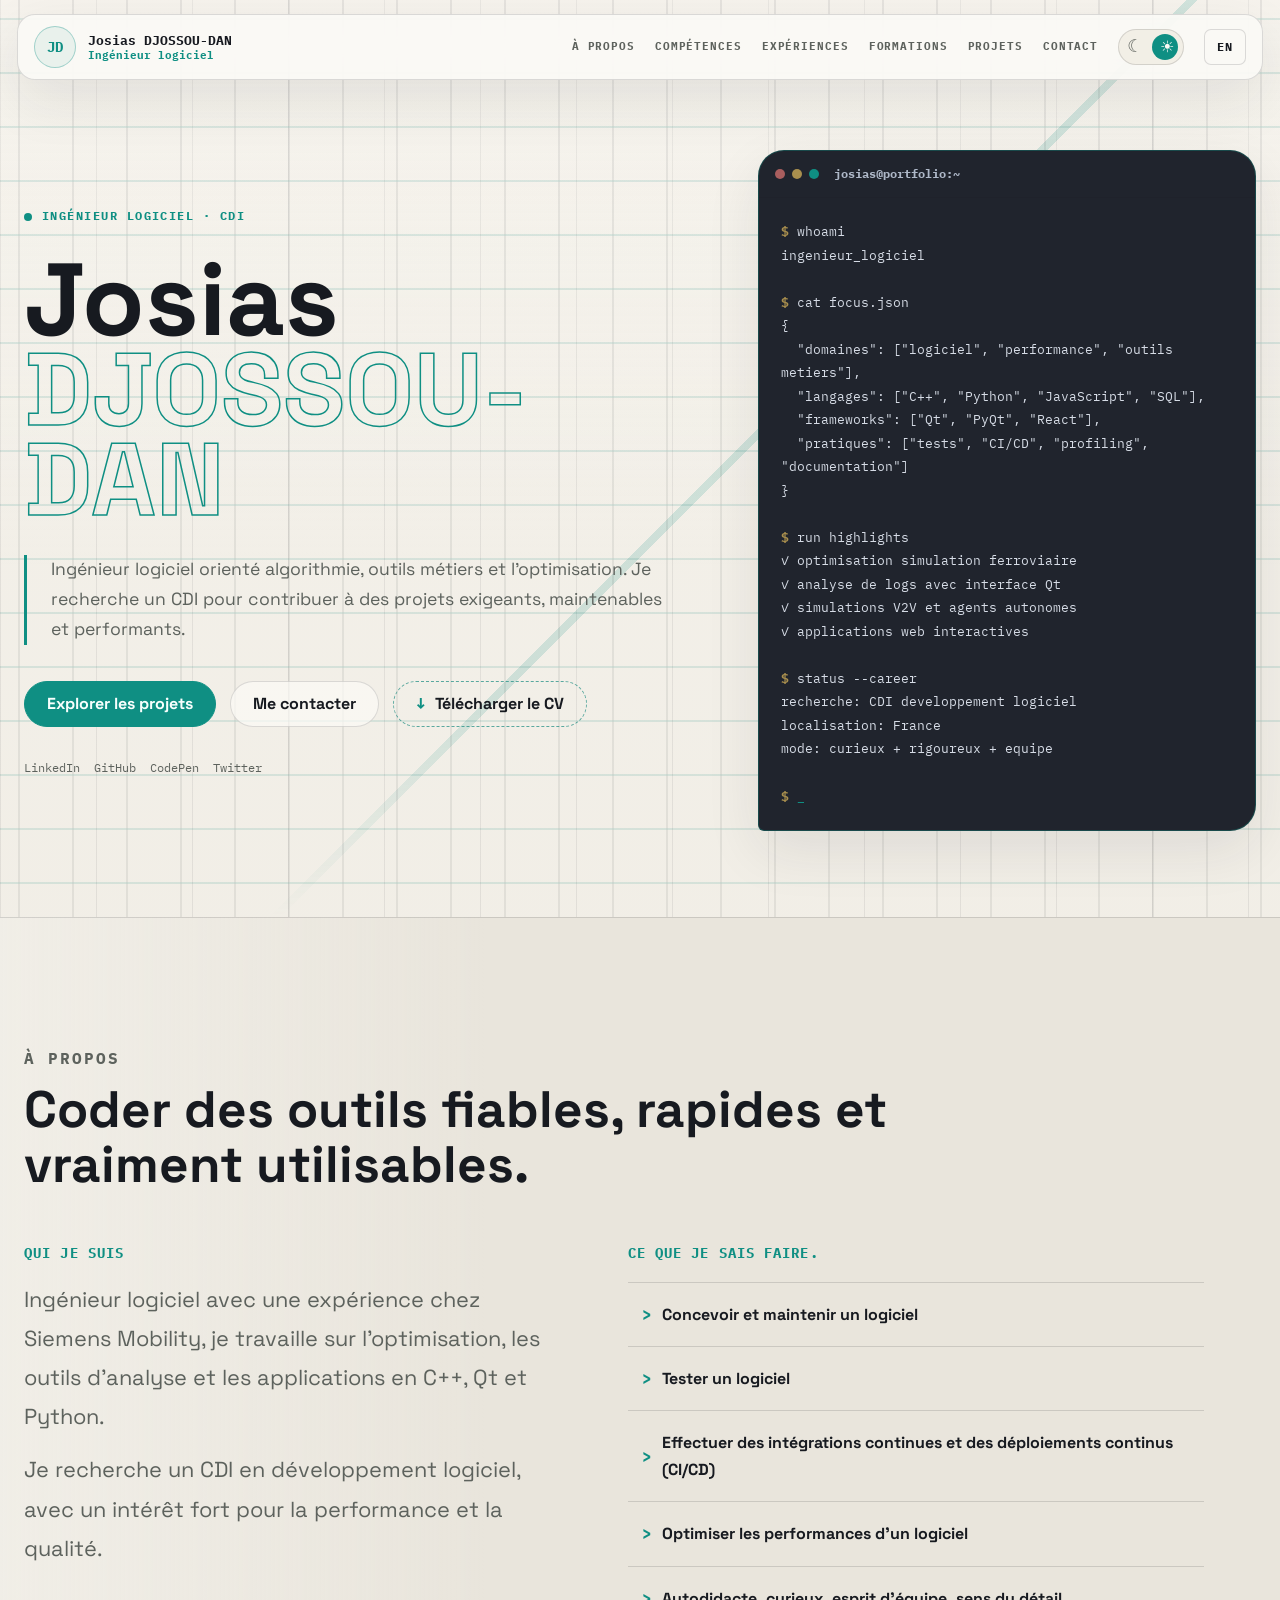
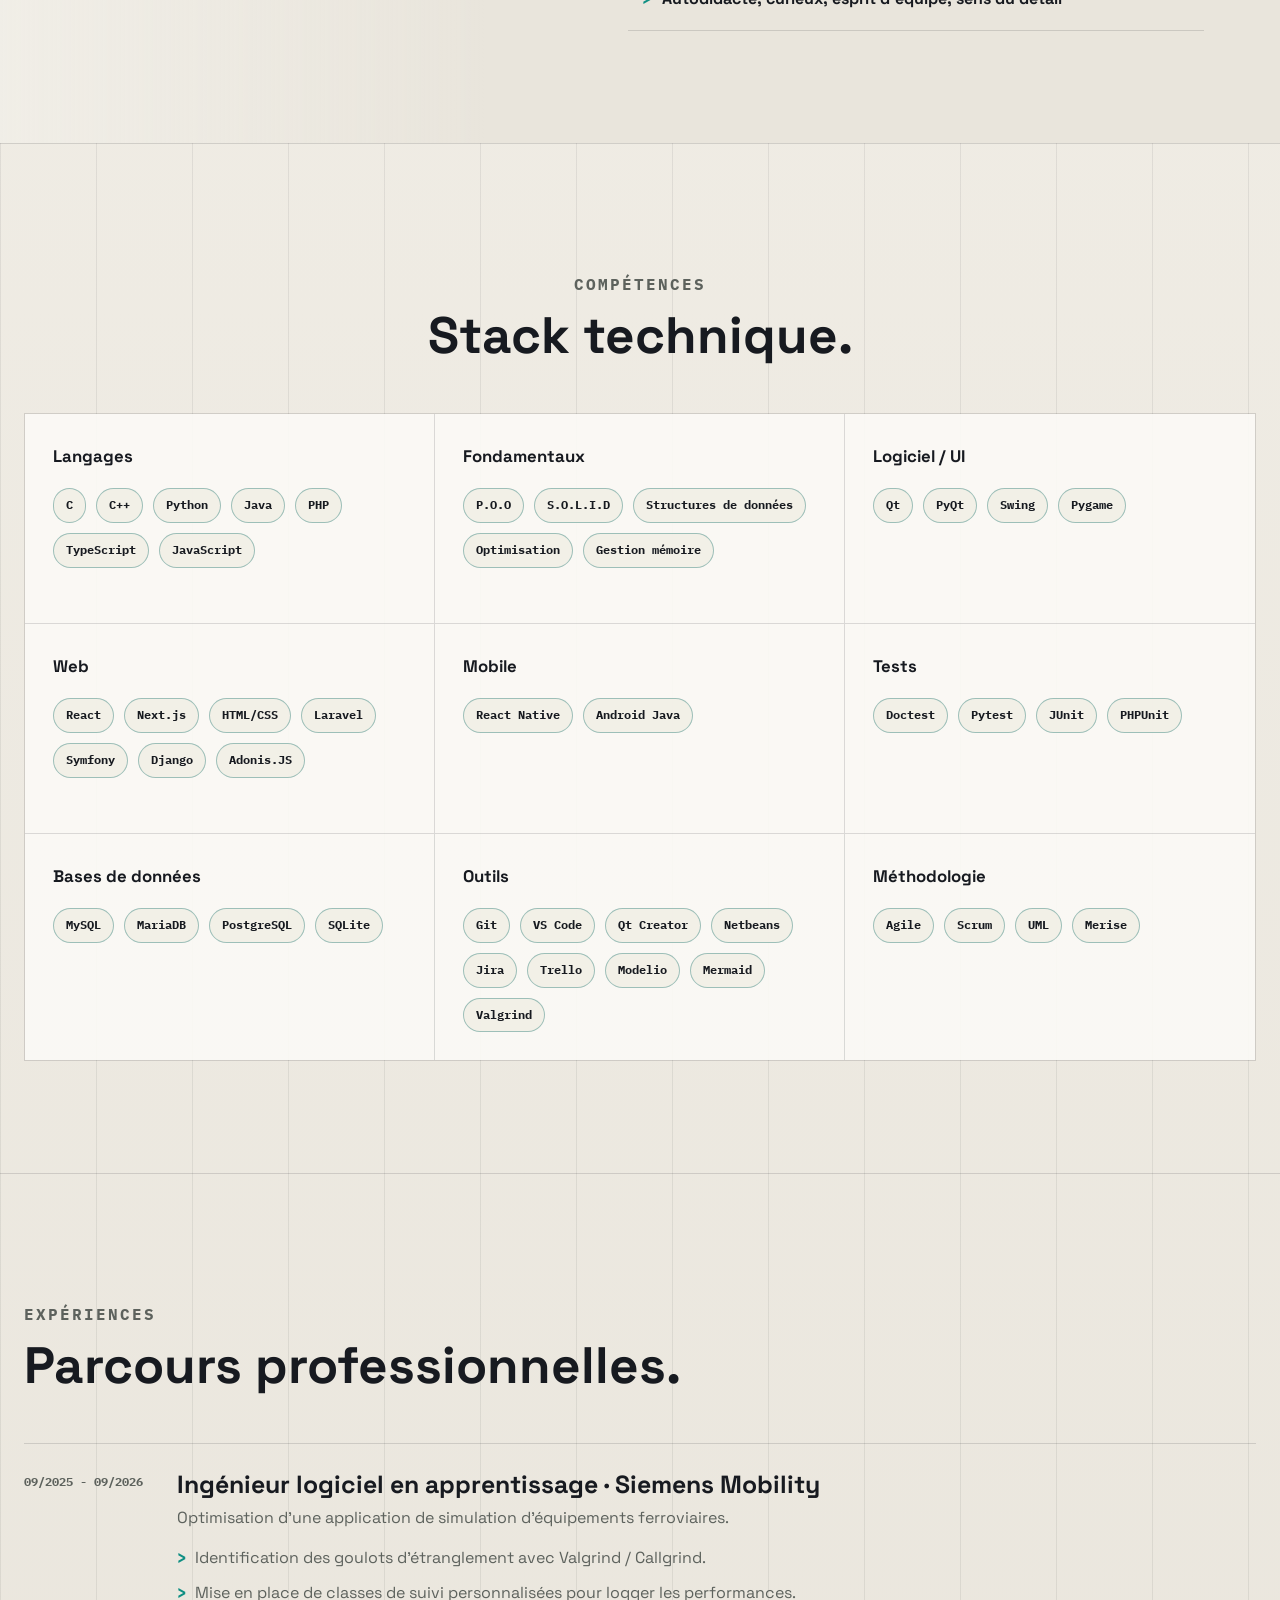
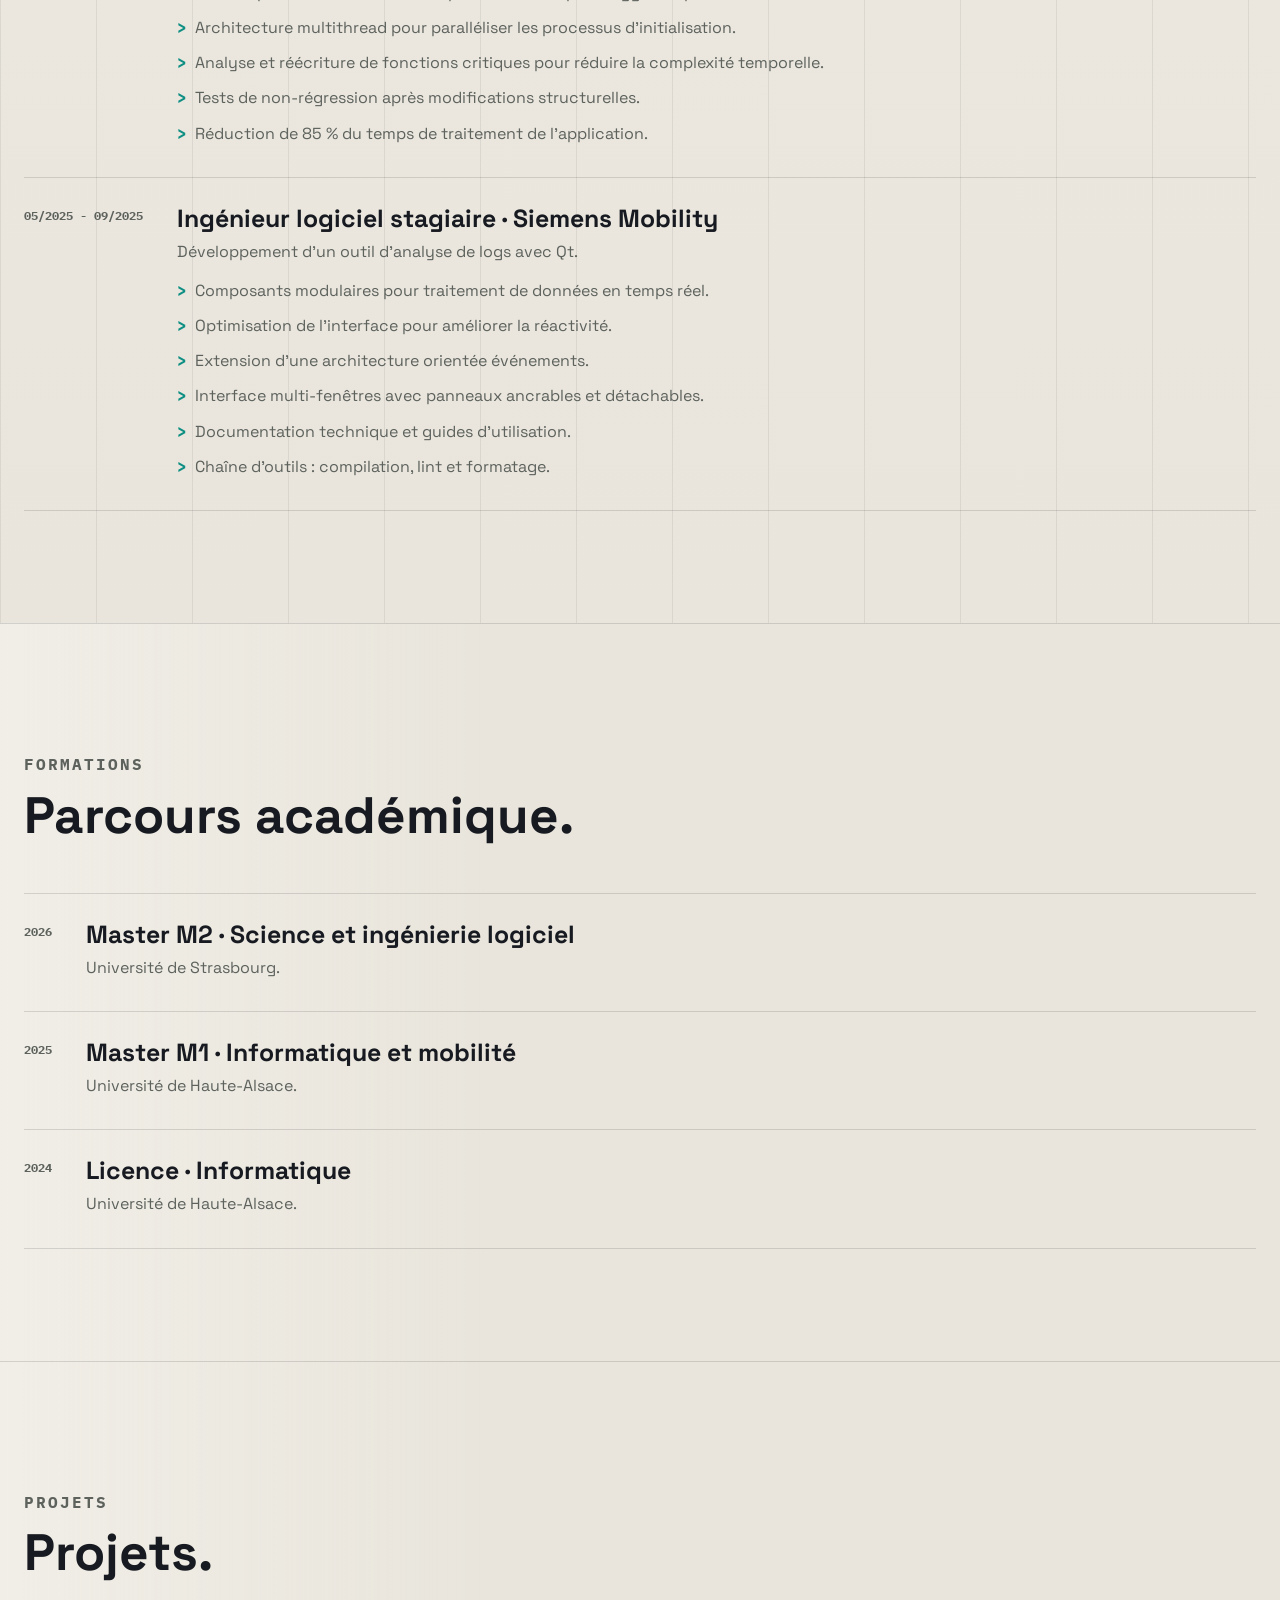
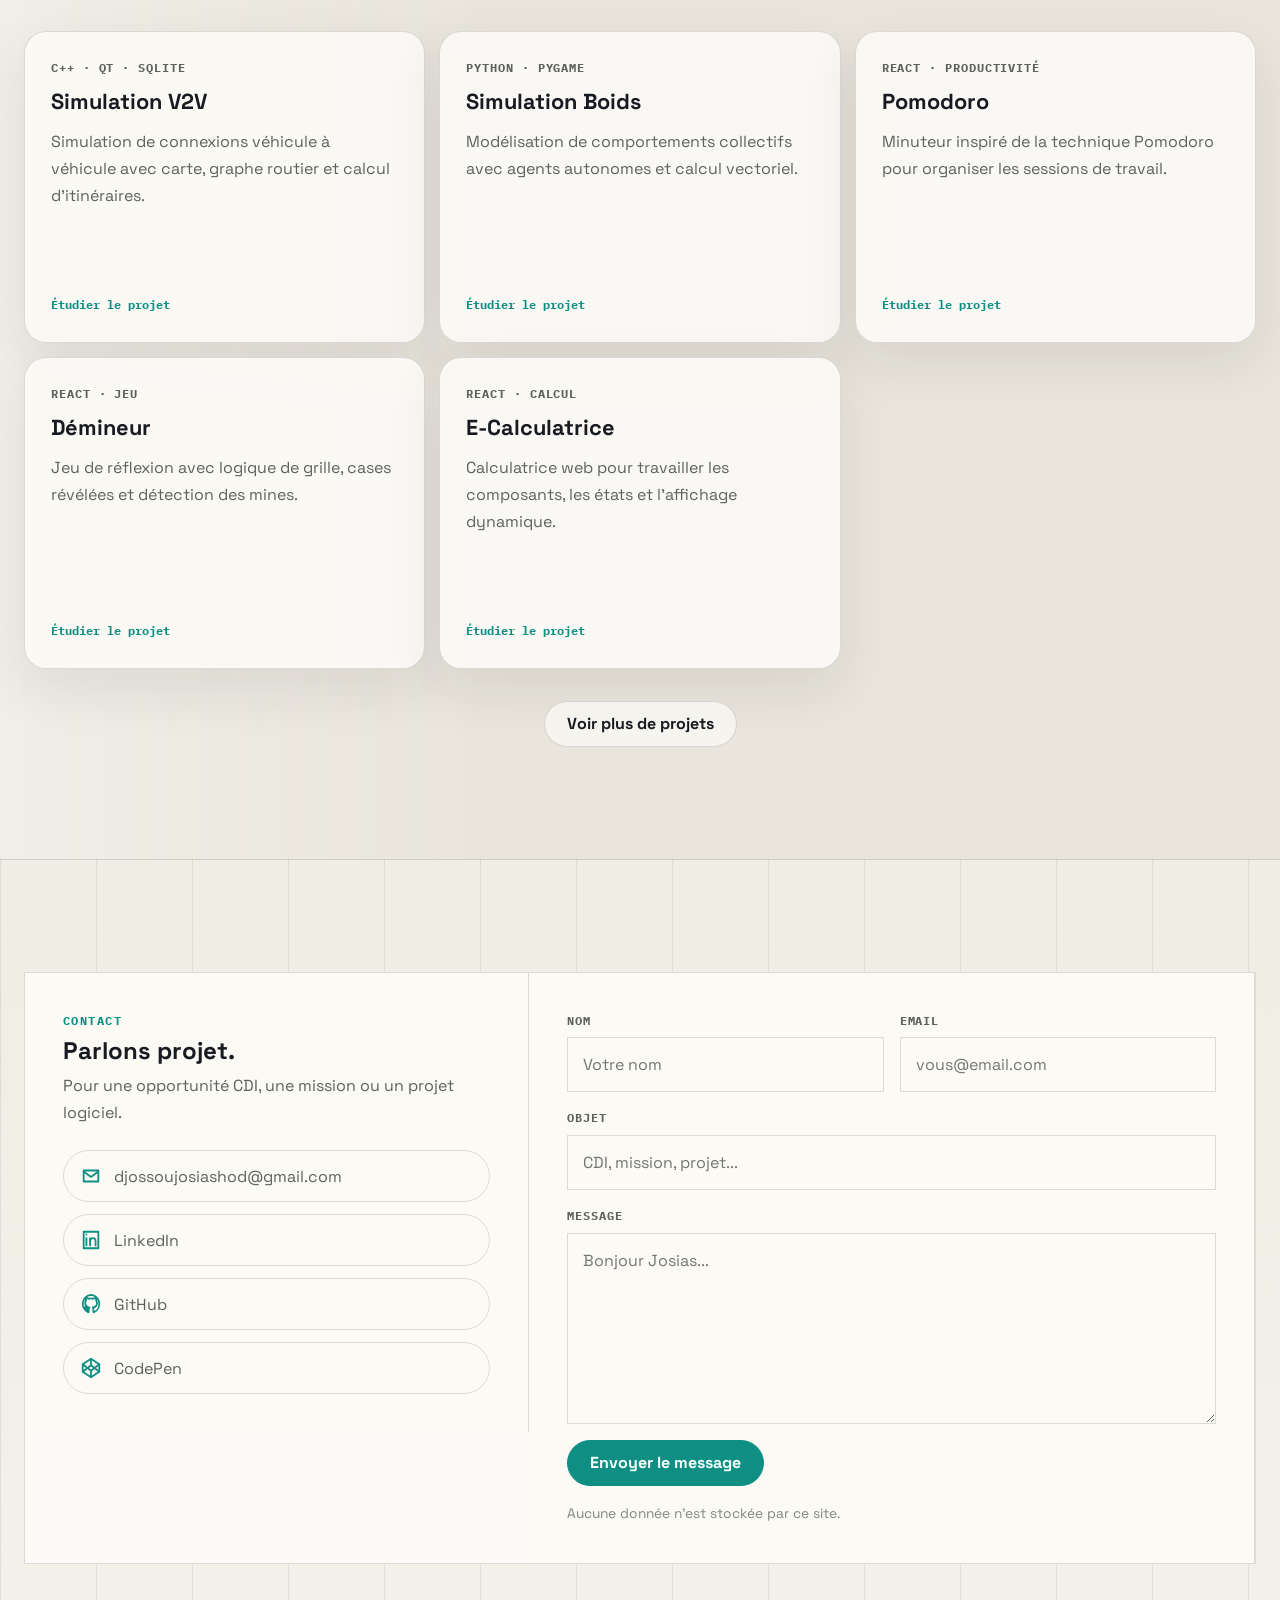
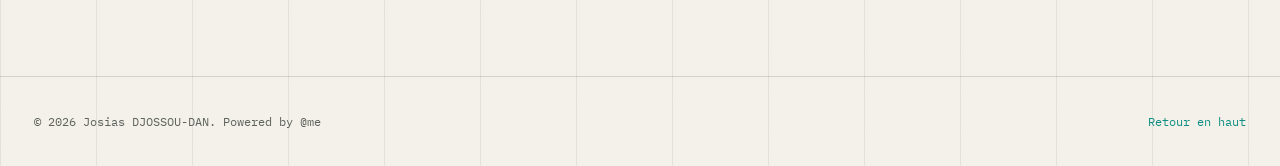
==== commit e40f64df: "Update site design and adding new animations" ====
--- a/index.html
+++ b/index.html
@@ -38,10 +38,8 @@
       <a href="#experience" data-i18n="navExperience">Expériences</a>
       <a href="#education" data-i18n="navEducation">Formations</a>
       <a href="#projects" data-i18n="navProjects">Projets</a>
-      <a href="#contact" class="nav-cta" data-i18n="navContact">Contact</a>
-      <button class="theme-switch nav-theme" type="button" data-theme-toggle aria-label="Changer le thème"><span
-          class="theme-switch-track"><span class="theme-switch-thumb"></span></span><span
-          class="theme-switch-label">Light</span></button>
+      <a href="#contact" data-i18n="navContact">Contact</a>
+      <button class="theme-switch nav-theme" type="button" data-theme-toggle aria-label="Changer le thème"><span class="theme-switch-track"><span class="theme-icon theme-icon-sun" aria-hidden="true"></span><span class="theme-icon theme-icon-moon" aria-hidden="true"></span><span class="theme-switch-thumb"></span></span></button>
       <button class="lang-switch" type="button" data-lang-toggle aria-label="Changer la langue">EN</button>
     </nav>
   </header>
@@ -51,7 +49,7 @@
       <div class="container hero-layout">
         <div class="hero-copy reveal">
           <p class="hero-kicker"><span class="hero-kicker-dot"></span><span data-i18n="heroKicker">Ingénieur logiciel · CDI</span></p>
-          <h1>Josias <strong>DJOSSOU-DAN</strong></h1>
+          <h1><span class="glitch-name" data-glitch="Josias">Josias</span> <strong class="glitch-name" data-glitch="DJOSSOU-DAN">DJOSSOU-DAN</strong></h1>
           <p class="hero-text">
             <span data-i18n="heroText">Ingénieur logiciel orienté algorithmie et outils métiers. Je
               recherche un CDI pour
@@ -352,12 +350,12 @@
           </p>
 
           <div class="contact-list">
-            <a href="mailto:josiashod@gmail.com">
+            <a href="mailto:djossoujosiashod@gmail.com">
               <svg viewBox="0 0 24 24" aria-hidden="true">
                 <path d="M4 6h16v12H4z"></path>
                 <path d="m4 7 8 6 8-6"></path>
               </svg>
-              <span>josiashod@gmail.com</span>
+              <span>djossoujosiashod@gmail.com</span>
             </a>
             <a href="https://www.linkedin.com/in/josiashod/" target="_blank" rel="noreferrer">
               <svg viewBox="0 0 24 24" aria-hidden="true">
@@ -390,7 +388,7 @@
           </div>
         </div>
 
-        <form class="contact-card contact-form reveal" data-contact-form data-email="josiashod@gmail.com">
+        <form class="contact-card contact-form reveal" data-contact-form data-email="djossoujosiashod@gmail.com">
           <div class="form-row">
             <div class="field">
               <label for="name" data-i18n="formName">Nom</label>
--- a/css/style.css
+++ b/css/style.css
@@ -1,41 +1,41 @@
 :root {
-  --bg: #0b0a13;
-  --bg-2: #121020;
-  --surface: #19162a;
-  --surface-2: #211d35;
-  --surface-3: #141225;
-  --text: #f7f2e8;
-  --muted: #a9a1b8;
-  --muted-2: #716a83;
-  --line: rgba(255, 255, 255, 0.09);
-  --line-strong: rgba(15, 143, 131, 0.34);
+  --bg: #11131a;
+  --bg-2: #171a22;
+  --surface: #1d212b;
+  --surface-2: #252a35;
+  --surface-3: #0d1016;
+  --text: #f4f1ea;
+  --muted: #b1b3ad;
+  --muted-2: #7e837c;
+  --line: rgba(244, 241, 234, 0.13);
+  --line-strong: rgba(15, 143, 131, 0.42);
   --green: #0f8f83;
   --green-2: #0b625b;
-  --cyan: #8b7cf6;
-  --yellow: #a5b4fc;
-  --coral: #ff6b8a;
-  --shadow: none;
+  --cyan: #b7c7a2;
+  --yellow: #d7c58f;
+  --coral: #c97878;
+  --shadow: 0 18px 48px rgba(0, 0, 0, 0.16);
   --sans: "Space Grotesk", system-ui, sans-serif;
   --mono: "IBM Plex Mono", monospace;
 }
 
 body[data-theme="light"] {
-  --bg: #f7f9fc;
-  --bg-2: #eef3f8;
-  --surface: #ffffff;
-  --surface-2: #f3f7fb;
-  --surface-3: #e6edf5;
-  --text: #17131f;
-  --muted: #4d465c;
-  --muted-2: #746b7e;
-  --line: rgba(23, 19, 31, 0.16);
-  --line-strong: rgba(15, 143, 131, 0.38);
+  --bg: #f4f1ea;
+  --bg-2: #e9e5dc;
+  --surface: #fbfaf6;
+  --surface-2: #efebe1;
+  --surface-3: #20242d;
+  --text: #171a20;
+  --muted: #5d625d;
+  --muted-2: #82877f;
+  --line: rgba(23, 26, 32, 0.14);
+  --line-strong: rgba(15, 143, 131, 0.48);
   --green: #0f8f83;
   --green-2: #0b625b;
-  --cyan: #8b7cf6;
-  --yellow: #a5b4fc;
-  --coral: #ff6b8a;
-  --shadow: none;
+  --cyan: #657e52;
+  --yellow: #a98f4e;
+  --coral: #a95e5e;
+  --shadow: 0 20px 55px rgba(31, 35, 42, 0.09);
 }
 
 * {
@@ -49,7 +49,9 @@
 }
 
 body {
-  background: var(--bg);
+  background:
+    linear-gradient(90deg, color-mix(in srgb, var(--line) 52%, transparent) 1px, transparent 1px) 0 0 / 96px 96px,
+    linear-gradient(180deg, var(--bg), var(--bg-2) 58%, var(--bg));
   color: var(--text);
   font-family: var(--sans);
   line-height: 1.7;
@@ -96,11 +98,16 @@
   display: flex;
   align-items: center;
   justify-content: space-between;
-  min-height: 72px;
-  padding: 0 34px;
-  background: color-mix(in srgb, var(--bg) 84%, transparent);
+  width: min(1320px, calc(100% - 34px));
+  min-height: 66px;
+  margin: 14px auto 0;
+  padding: 0 16px;
+  background: color-mix(in srgb, var(--surface) 88%, transparent);
   border-bottom: 1px solid var(--line);
-  backdrop-filter: blur(18px);
+  border: 1px solid var(--line);
+  border-radius: 18px;
+  backdrop-filter: blur(20px);
+  box-shadow: var(--shadow);
 }
 
 .brand {
@@ -121,7 +128,7 @@
   width: 42px;
   height: 42px;
   flex: 0 0 42px;
-  border-radius: 12px;
+  border-radius: 50%;
   font-size: 0.9rem;
 }
 
@@ -134,7 +141,7 @@
 .header-profile-text strong {
   color: var(--text);
   font-size: 0.84rem;
-  letter-spacing: 0.02em;
+  letter-spacing: 0;
 }
 
 .header-profile-text small {
@@ -165,13 +172,13 @@
 .site-nav {
   display: flex;
   align-items: center;
-  gap: 26px;
+  gap: 20px;
 }
 
 .site-nav a {
   color: var(--muted);
   font-family: var(--mono);
-  font-size: 0.74rem;
+  font-size: 0.7rem;
   font-weight: 700;
   letter-spacing: 0.08em;
   text-transform: uppercase;
@@ -189,7 +196,7 @@
   align-items: center;
   color: #f8fffd;
   background: var(--green);
-  border-radius: 7px;
+  border-radius: 999px;
   padding: 0 14px;
 }
 
@@ -234,7 +241,7 @@
   min-height: 100vh;
   display: flex;
   align-items: center;
-  padding: 128px 0 76px;
+  padding: 150px 0 86px;
   overflow: hidden;
 }
 
@@ -244,28 +251,53 @@
   position: absolute;
   inset: 0;
   z-index: 0;
-  background-image:
-    linear-gradient(color-mix(in srgb, var(--green) 24%, transparent) 1px, transparent 1px),
-    linear-gradient(90deg, color-mix(in srgb, var(--green) 24%, transparent) 1px, transparent 1px);
-  background-size: 58px 58px;
-  mask-image: linear-gradient(to bottom, #000, rgba(0, 0, 0, 0.72) 64%, transparent 94%);
+  background:
+    linear-gradient(135deg, transparent 0 54%, color-mix(in srgb, var(--green) 16%, transparent) 54% 54.5%, transparent 54.5%),
+    linear-gradient(180deg, color-mix(in srgb, var(--surface) 26%, transparent), transparent 62%);
+  mask-image: linear-gradient(to bottom, #000 0 76%, transparent);
+}
+
+.hero::before {
+  animation: heroGridDrift 18s linear infinite;
 }
 
 .hero::after {
-  display: none;
+  content: "";
+  position: absolute;
+  inset: -90px;
+  z-index: 1;
+  background:
+    linear-gradient(color-mix(in srgb, var(--green) 32%, transparent) 2px, transparent 2px),
+    linear-gradient(90deg, color-mix(in srgb, var(--text) 19%, transparent) 2px, transparent 2px);
+  background-size: 54px 54px;
+  background-position: 0 0, 0 0;
+  opacity: 0.36;
+  mix-blend-mode: screen;
+  pointer-events: none;
+  animation: heroGridSlide 6.5s linear infinite;
+  will-change: transform, background-position, opacity;
+}
+
+body[data-theme="light"] .hero::after {
+  background:
+    linear-gradient(color-mix(in srgb, var(--green) 42%, transparent) 2px, transparent 2px),
+    linear-gradient(90deg, color-mix(in srgb, var(--text) 25%, transparent) 2px, transparent 2px);
+  background-size: 54px 54px;
+  mix-blend-mode: multiply;
+  opacity: 0.3;
 }
 
 .hero-layout {
   position: relative;
   z-index: 2;
   display: grid;
-  grid-template-columns: minmax(0, 1fr) minmax(520px, 600px);
-  gap: 68px;
+  grid-template-columns: minmax(0, 0.95fr) minmax(440px, 0.72fr);
+  gap: clamp(38px, 6vw, 96px);
   align-items: center;
 }
 
 .hero-copy {
-  max-width: 780px;
+  max-width: 860px;
 }
 
 .eyebrow,
@@ -284,11 +316,11 @@
   align-items: center;
   gap: 10px;
   max-width: 100%;
-  padding: 7px 13px;
-  margin-bottom: 24px;
-  border: 1px solid rgba(15, 143, 131, 0.28);
-  border-radius: 4px;
-  background: rgba(15, 143, 131, 0.055);
+  padding: 0;
+  margin-bottom: 28px;
+  border: 0;
+  border-radius: 0;
+  background: transparent;
   white-space: nowrap;
 }
 
@@ -303,15 +335,50 @@
 
 .hero h1,
 .project-hero h1 {
-  font-size: clamp(3.2rem, 7vw, 6.4rem);
+  position: relative;
+  font-size: clamp(3.4rem, 8vw, 7.8rem);
   font-weight: 900;
-  line-height: 0.95;
+  line-height: 0.88;
   letter-spacing: 0;
+}
+
+.glitch-name {
+  position: relative;
+  display: inline-block;
+}
+
+.glitch-name::before,
+.glitch-name::after {
+  content: attr(data-glitch);
+  position: absolute;
+  inset: 0;
+  z-index: 1;
+  color: var(--text);
+  opacity: 0;
+  pointer-events: none;
+}
+
+.glitch-name::before {
+  transform: translate(16px, -5px);
+  clip-path: inset(6% 0 58% 0);
+  color: var(--green);
+  text-shadow: 14px 0 color-mix(in srgb, var(--green) 44%, transparent);
+  animation: titleGlitchTop 3.2s steps(1, end) infinite;
+}
+
+.glitch-name::after {
+  transform: translate(-16px, 6px);
+  clip-path: inset(42% 0 9% 0);
+  color: var(--cyan);
+  text-shadow: -14px 0 color-mix(in srgb, var(--cyan) 44%, transparent);
+  animation: titleGlitchBottom 3.7s steps(1, end) infinite reverse;
 }
 
 .hero h1 strong,
 .accent {
-  color: var(--green);
+  color: transparent;
+  -webkit-text-stroke: 1.5px var(--green);
+  text-stroke: 1.5px var(--green);
 }
 
 .hero-text,
@@ -325,9 +392,227 @@
 }
 
 .hero-text {
-  max-width: 680px;
-  margin-top: 24px;
-  font-size: 1.12rem;
+  max-width: 690px;
+  margin-top: 30px;
+  padding-left: 24px;
+  border-left: 3px solid var(--green);
+  font-size: 1.1rem;
+}
+
+@keyframes heroGridSlide {
+  0% {
+    transform: translate3d(0, 0, 0);
+    background-position: 0 0, 0 0;
+    opacity: 0.36;
+  }
+
+  34% {
+    transform: translate3d(-37px, 0, 0);
+    background-position: -37px 0, -37px 0;
+    opacity: 0.36;
+  }
+
+  37% {
+    transform: translate3d(-20px, 0, 0);
+    background-position: -20px 0, -20px 0;
+    opacity: 0.44;
+  }
+
+  40% {
+    transform: translate3d(-48px, 0, 0);
+    background-position: -48px 0, -48px 0;
+    opacity: 0.4;
+  }
+
+  50% {
+    transform: translate3d(-54px, 0, 0);
+    background-position: -54px 0, -54px 0;
+    opacity: 0.36;
+  }
+
+  72% {
+    transform: translate3d(-78px, 0, 0);
+    background-position: -78px 0, -78px 0;
+    opacity: 0.36;
+  }
+
+  75% {
+    transform: translate3d(-98px, 0, 0);
+    background-position: -98px 0, -98px 0;
+    opacity: 0.43;
+  }
+
+  78% {
+    transform: translate3d(-86px, 0, 0);
+    background-position: -86px 0, -86px 0;
+    opacity: 0.38;
+  }
+
+  100% {
+    transform: translate3d(-108px, 0, 0);
+    background-position: -108px 0, -108px 0;
+    opacity: 0.36;
+  }
+}
+
+body[data-theme="light"] .hero::after {
+  animation-name: heroGridSlideLight;
+}
+
+@keyframes heroGridSlideLight {
+  0% {
+    transform: translate3d(0, 0, 0);
+    background-position: 0 0, 0 0;
+    opacity: 0.3;
+  }
+
+  34% {
+    transform: translate3d(-37px, 0, 0);
+    background-position: -37px 0, -37px 0;
+    opacity: 0.3;
+  }
+
+  37% {
+    transform: translate3d(-20px, 0, 0);
+    background-position: -20px 0, -20px 0;
+    opacity: 0.36;
+  }
+
+  40% {
+    transform: translate3d(-48px, 0, 0);
+    background-position: -48px 0, -48px 0;
+    opacity: 0.33;
+  }
+
+  50% {
+    transform: translate3d(-54px, 0, 0);
+    background-position: -54px 0, -54px 0;
+    opacity: 0.3;
+  }
+
+  72% {
+    transform: translate3d(-78px, 0, 0);
+    background-position: -78px 0, -78px 0;
+    opacity: 0.3;
+  }
+
+  75% {
+    transform: translate3d(-98px, 0, 0);
+    background-position: -98px 0, -98px 0;
+    opacity: 0.35;
+  }
+
+  78% {
+    transform: translate3d(-86px, 0, 0);
+    background-position: -86px 0, -86px 0;
+    opacity: 0.32;
+  }
+
+  100% {
+    transform: translate3d(-108px, 0, 0);
+    background-position: -108px 0, -108px 0;
+    opacity: 0.3;
+  }
+}
+
+@keyframes heroGridDrift {
+  0% {
+    transform: translate3d(0, 0, 0) scale(1);
+  }
+
+  50% {
+    transform: translate3d(-24px, 14px, 0) scale(1.02);
+  }
+
+  100% {
+    transform: translate3d(0, 0, 0) scale(1);
+  }
+}
+
+@keyframes titleGlitchTop {
+  0%,
+  7%,
+  27%,
+  100% {
+    opacity: 0;
+  }
+
+  9% {
+    opacity: 1;
+    clip-path: inset(3% 0 76% 0);
+    transform: translate(22px, -6px);
+  }
+
+  12% {
+    opacity: 0.72;
+    clip-path: inset(24% 0 48% 0);
+    transform: translate(-16px, 3px);
+  }
+
+  15% {
+    opacity: 1;
+    clip-path: inset(9% 0 60% 0);
+    transform: translate(12px, 1px);
+  }
+
+  18% {
+    opacity: 0.64;
+    clip-path: inset(37% 0 35% 0);
+    transform: translate(26px, -2px);
+  }
+
+  22% {
+    opacity: 0.9;
+    clip-path: inset(16% 0 70% 0);
+    transform: translate(-10px, -1px);
+  }
+
+  24% {
+    opacity: 0;
+  }
+}
+
+@keyframes titleGlitchBottom {
+  0%,
+  11%,
+  31%,
+  100% {
+    opacity: 0;
+  }
+
+  13% {
+    opacity: 1;
+    clip-path: inset(57% 0 16% 0);
+    transform: translate(-22px, 7px);
+  }
+
+  16% {
+    opacity: 0.66;
+    clip-path: inset(42% 0 32% 0);
+    transform: translate(15px, -3px);
+  }
+
+  19% {
+    opacity: 1;
+    clip-path: inset(72% 0 5% 0);
+    transform: translate(-9px, 3px);
+  }
+
+  22% {
+    opacity: 0.62;
+    clip-path: inset(18% 0 58% 0);
+    transform: translate(-26px, 1px);
+  }
+
+  26% {
+    opacity: 0.88;
+    clip-path: inset(64% 0 20% 0);
+    transform: translate(11px, 5px);
+  }
+
+  28% {
+    opacity: 0;
+  }
 }
 
 .hero-actions,
@@ -342,28 +627,28 @@
 .theme-switch {
   display: inline-flex;
   align-items: center;
-  gap: 10px;
-  min-height: 46px;
+  justify-content: center;
+  min-height: 38px;
   border: 1px solid var(--line);
   border-radius: 999px;
   color: var(--text);
-  background: rgba(255, 255, 255, 0.04);
-  padding: 0 13px 0 7px;
+  background: color-mix(in srgb, var(--surface-2) 74%, transparent);
+  padding: 0;
 }
 
 .nav-theme {
   min-height: 36px;
-  padding: 0 10px 0 5px;
+  padding: 0;
 }
 
 .nav-theme .theme-switch-track {
-  width: 42px;
-  height: 24px;
+  width: 64px;
+  height: 32px;
 }
 
 .nav-theme .theme-switch-thumb {
-  width: 16px;
-  height: 16px;
+  width: 26px;
+  height: 26px;
 }
 
 .lang-switch {
@@ -385,24 +670,25 @@
 }
 
 body[data-theme="light"] .nav-theme .theme-switch-thumb {
-  transform: translateX(18px);
+  transform: translateX(30px);
 }
 
 .theme-switch-track {
   position: relative;
-  width: 48px;
-  height: 28px;
+  width: 64px;
+  height: 32px;
   border-radius: 999px;
-  background: var(--surface-2);
-  border: 1px solid var(--line);
+  background: transparent;
+  border: 0;
 }
 
 .theme-switch-thumb {
   position: absolute;
   top: 3px;
   left: 3px;
-  width: 20px;
-  height: 20px;
+  z-index: 1;
+  width: 26px;
+  height: 26px;
   border-radius: 50%;
   background: var(--green);
   box-shadow: none;
@@ -410,13 +696,51 @@
 }
 
 body[data-theme="light"] .theme-switch-thumb {
-  transform: translateX(20px);
-}
-
-.theme-switch-label {
-  font-family: var(--mono);
-  font-size: 0.74rem;
+  transform: translateX(30px);
+}
+
+.theme-icon {
+  position: absolute;
+  top: 3px;
+  z-index: 2;
+  width: 26px;
+  height: 26px;
+  display: grid;
+  place-items: center;
+  pointer-events: none;
+  font-size: 0.92rem;
+  line-height: 1;
+  text-align: center;
+}
+
+.theme-icon-sun {
+  right: 3px;
+}
+
+.theme-icon-moon {
+  left: 3px;
+}
+
+.theme-icon-sun::before {
+  content: "☀";
+  color: var(--muted);
+  font-size: 1rem;
   font-weight: 800;
+}
+
+.theme-icon-moon::before {
+  content: "☾";
+  color: var(--surface);
+  font-size: 1.1rem;
+  font-weight: 900;
+}
+
+body[data-theme="light"] .theme-icon-sun::before {
+  color: var(--surface);
+}
+
+body[data-theme="light"] .theme-icon-moon::before {
+  color: var(--muted);
 }
 
 .hero-actions {
@@ -429,7 +753,7 @@
   justify-content: center;
   min-height: 46px;
   padding: 0 22px;
-  border-radius: 7px;
+  border-radius: 999px;
   border: 1px solid transparent;
   font-weight: 850;
   transition: transform 0.2s ease, border-color 0.2s ease, background 0.2s ease, color 0.2s ease;
@@ -442,6 +766,7 @@
 .btn-primary {
   color: #f8fffd;
   background: var(--green);
+  border-color: var(--green);
 }
 
 .btn-primary:hover {
@@ -452,18 +777,15 @@
 .btn-ghost,
 .btn-dark {
   color: var(--text);
-  border-color: rgba(15, 143, 131, 0.3);
-  background: rgba(255, 255, 255, 0.03);
+  border-color: var(--line);
+  background: color-mix(in srgb, var(--surface) 72%, transparent);
 }
 
 .btn-cv {
   position: relative;
   color: var(--text);
-  border-color: rgba(255, 255, 255, 0.16);
-  background:
-    linear-gradient(var(--surface), var(--surface)) padding-box,
-    linear-gradient(135deg, var(--green), var(--cyan)) border-box;
-  border: 1px solid transparent;
+  border: 1px dashed color-mix(in srgb, var(--green) 62%, var(--line));
+  background: transparent;
 }
 
 .btn-cv::before {
@@ -487,10 +809,12 @@
   color: var(--muted);
   font-family: var(--mono);
   font-size: 0.78rem;
+  border-bottom: 1px solid transparent;
 }
 
 .hero-socials a:hover {
   color: var(--green);
+  border-color: var(--green);
 }
 
 .hero-dashboard {
@@ -508,7 +832,7 @@
 .project-panel,
 .next-card {
   border: 1px solid var(--line);
-  background: var(--surface);
+  background: color-mix(in srgb, var(--surface) 92%, transparent);
   box-shadow: var(--shadow);
 }
 
@@ -559,10 +883,11 @@
 
 .terminal {
   overflow: hidden;
-  border: 1px solid var(--line);
-  border-radius: 14px;
+  border: 1px solid color-mix(in srgb, var(--green) 36%, var(--line));
+  border-radius: 26px 26px 26px 6px;
   background: var(--surface-3);
   min-height: 430px;
+  box-shadow: var(--shadow);
 }
 
 .terminal-top {
@@ -593,7 +918,7 @@
 
 .terminal-top strong {
   margin-left: 8px;
-  color: var(--muted);
+  color: #b7c0cf;
   font-family: var(--mono);
   font-size: 0.74rem;
   font-weight: 700;
@@ -601,7 +926,7 @@
 
 .terminal pre {
   padding: 22px;
-  color: var(--muted);
+  color: #c5ccd8;
   font-family: var(--mono);
   font-size: 0.84rem;
   line-height: 1.75;
@@ -609,8 +934,16 @@
 }
 
 .terminal b {
-  color: var(--green);
+  color: var(--yellow);
   font-weight: 700;
+}
+
+body[data-theme="light"] .terminal-top strong {
+  color: #aeb8c8;
+}
+
+body[data-theme="light"] .terminal pre {
+  color: #d6dce6;
 }
 
 .terminal-cursor {
@@ -650,16 +983,19 @@
 }
 
 .section {
-  padding: 98px 0;
+  padding: 112px 0;
+  border-top: 1px solid var(--line);
 }
 
 .section.alt {
-  background: linear-gradient(180deg, color-mix(in srgb, var(--bg-2) 74%, transparent), var(--bg-2));
+  background:
+    linear-gradient(90deg, color-mix(in srgb, var(--surface) 42%, transparent), transparent 38%),
+    var(--bg-2);
 }
 
 .section-heading {
-  max-width: 780px;
-  margin-bottom: 42px;
+  max-width: 900px;
+  margin-bottom: 50px;
 }
 
 .section-heading.center {
@@ -669,7 +1005,7 @@
 
 .section-heading h2 {
   margin-top: 10px;
-  font-size: clamp(2rem, 4vw, 3.35rem);
+  font-size: clamp(2.1rem, 4vw, 4rem);
   font-weight: 900;
   line-height: 1.08;
 }
@@ -685,19 +1021,23 @@
 
 .about-columns {
   display: grid;
-  grid-template-columns: minmax(0, 0.85fr) minmax(420px, 1fr);
+  grid-template-columns: minmax(0, 0.95fr) minmax(420px, 1fr);
   gap: 56px;
   align-items: start;
 }
 
 .about-flat h3 {
   margin-bottom: 14px;
-  font-size: 1.35rem;
+  color: var(--green);
+  font-family: var(--mono);
+  font-size: 0.86rem;
+  letter-spacing: 0.08em;
+  text-transform: uppercase;
 }
 
 .about-flat p {
   color: var(--muted);
-  font-size: 1.08rem;
+  font-size: clamp(1.08rem, 1.7vw, 1.36rem);
   line-height: 1.8;
 }
 
@@ -716,7 +1056,8 @@
 .know-how-list {
   display: grid;
   grid-template-columns: 1fr;
-  gap: 12px;
+  gap: 0;
+  border-top: 1px solid var(--line);
 }
 
 .know-how-list span {
@@ -724,10 +1065,11 @@
   min-height: 54px;
   display: flex;
   align-items: center;
-  padding: 12px 14px 12px 34px;
+  padding: 18px 14px 18px 34px;
   color: var(--text);
-  border: 1px solid var(--line);
-  background: var(--surface);
+  border: 0;
+  border-bottom: 1px solid var(--line);
+  background: transparent;
   font-weight: 700;
 }
 
@@ -753,30 +1095,49 @@
 
 .skills-grid {
   display: grid;
-  grid-template-columns: repeat(4, 1fr);
-  gap: 18px;
+  grid-template-columns: repeat(3, 1fr);
+  gap: 0;
+  border: 1px solid var(--line);
+  background: transparent;
 }
 
 .skills-grid-dense {
-  grid-template-columns: repeat(4, minmax(0, 1fr));
+  grid-template-columns: repeat(3, minmax(0, 1fr));
 }
 
 .skill-card {
-  min-height: 190px;
-  padding: 24px;
-  border-radius: 16px;
+  min-height: 210px;
+  padding: 28px;
+  border: 0;
+  border-right: 1px solid var(--line);
+  border-bottom: 1px solid var(--line);
+  border-radius: 0;
+  box-shadow: none;
   transition: transform 0.2s ease, border-color 0.2s ease;
 }
 
-.skill-card:hover,
+.skill-card:nth-child(3n) {
+  border-right: 0;
+}
+
+.skill-card:nth-last-child(-n + 3) {
+  border-bottom: 0;
+}
+
+.skill-card:hover {
+  transform: none;
+  background: color-mix(in srgb, var(--surface-2) 46%, var(--surface));
+}
+
 .project-card:hover,
 .next-card:hover {
-  transform: translateY(-2px);
+  transform: translateY(-3px);
   border-color: var(--line-strong);
 }
 
 .skill-card h3 {
-  margin-bottom: 16px;
+  margin-bottom: 18px;
+  font-size: 1.05rem;
 }
 
 .tags,
@@ -811,15 +1172,15 @@
   font-size: 0.76rem;
   font-weight: 800;
   border: 1px solid color-mix(in srgb, var(--green) 28%, var(--line));
-  border-radius: 3px;
+  border-radius: 999px;
   padding: 6px 12px;
-  background: transparent;
+  background: color-mix(in srgb, var(--surface-2) 66%, transparent);
 }
 
 .projects-grid {
   display: grid;
-  grid-template-columns: repeat(2, 1fr);
-  gap: 22px;
+  grid-template-columns: repeat(3, minmax(0, 1fr));
+  gap: 14px;
 }
 
 .projects-more {
@@ -830,16 +1191,16 @@
 
 .project-card {
   overflow: hidden;
-  border-radius: 18px;
+  border-radius: 22px;
   transition: transform 0.2s ease, border-color 0.2s ease;
 }
 
 .project-card.simple {
-  min-height: 260px;
+  min-height: 310px;
 }
 
 .project-card.simple .project-body {
-  min-height: 260px;
+  min-height: 310px;
   display: flex;
   flex-direction: column;
 }
@@ -875,7 +1236,7 @@
 }
 
 .project-body {
-  padding: 24px;
+  padding: 26px;
 }
 
 .project-type {
@@ -888,8 +1249,9 @@
 }
 
 .project-body h3 {
-  margin: 8px 0;
-  font-size: 1.35rem;
+  margin: 14px 0;
+  font-size: clamp(1.2rem, 1.7vw, 1.7rem);
+  line-height: 1.05;
 }
 
 .project-body p {
@@ -907,9 +1269,10 @@
 
 .timeline-wrap {
   display: grid;
-  grid-template-columns: repeat(2, minmax(0, 1fr));
-  gap: 18px;
+  grid-template-columns: 1fr;
+  gap: 0;
   padding-left: 0;
+  border-top: 1px solid var(--line);
 }
 
 .timeline-wrap::before {
@@ -918,11 +1281,17 @@
 
 .timeline-card {
   position: relative;
-  display: flex;
-  flex-direction: column;
-  gap: 14px;
-  padding: 20px;
-  border-radius: 18px;
+  display: grid;
+  grid-template-columns: max-content minmax(0, 1fr);
+  column-gap: 34px;
+  row-gap: 8px;
+  align-items: start;
+  padding: 30px 0;
+  border: 0;
+  border-bottom: 1px solid var(--line);
+  border-radius: 0;
+  background: transparent;
+  box-shadow: none;
 }
 
 .timeline-card::before {
@@ -930,20 +1299,26 @@
 }
 
 .timeline-date {
-  width: fit-content;
-  color: var(--green);
-  font-family: var(--mono);
-  font-size: 0.78rem;
+  width: max-content;
+  color: var(--muted);
+  font-family: var(--mono);
+  font-size: 0.74rem;
   font-weight: 800;
-  border: 1px solid color-mix(in srgb, var(--green) 34%, transparent);
-  border-radius: 999px;
-  background: color-mix(in srgb, var(--green) 9%, transparent);
-  padding: 6px 10px;
+  line-height: 1.35;
+  border: 0;
+  border-radius: 0;
+  background: transparent;
+  padding: 0;
+}
+
+.timeline-item {
+  margin-top: -5px;
 }
 
 .timeline-item h3,
 .timeline-item h4 {
-  font-size: 1.18rem;
+  font-size: clamp(1.12rem, 2vw, 1.55rem);
+  line-height: 1.25;
 }
 
 .timeline-item p {
@@ -957,19 +1332,24 @@
 .timeline-item li {
   position: relative;
   padding-left: 18px;
-  margin-top: 6px;
+  margin-top: 8px;
 }
 
 .contact-layout {
   display: grid;
-  grid-template-columns: 0.9fr 1.1fr;
-  gap: 32px;
+  grid-template-columns: 0.82fr 1.18fr;
+  gap: 0;
   align-items: start;
+  border: 1px solid var(--line);
+  background: var(--surface);
 }
 
 .contact-card {
-  border-radius: 18px;
-  padding: 28px;
+  border: 0;
+  border-right: 1px solid var(--line);
+  border-radius: 0;
+  padding: 38px;
+  box-shadow: none;
 }
 
 .contact-list {
@@ -986,8 +1366,8 @@
   padding: 0 16px;
   color: var(--muted);
   border: 1px solid var(--line);
-  border-radius: 10px;
-  background: rgba(255, 255, 255, 0.035);
+  border-radius: 999px;
+  background: transparent;
   transition: border-color 0.2s ease, color 0.2s ease;
 }
 
@@ -1014,6 +1394,7 @@
 .contact-form {
   display: grid;
   gap: 16px;
+  padding: 38px;
 }
 
 .form-row {
@@ -1040,10 +1421,10 @@
 .field textarea {
   width: 100%;
   border: 1px solid var(--line);
-  border-radius: 10px;
+  border-radius: 0;
   outline: none;
   color: var(--text);
-  background: rgba(255, 255, 255, 0.04);
+  background: transparent;
   padding: 13px 15px;
   resize: vertical;
   transition: border-color 0.2s ease, background 0.2s ease;
@@ -1065,7 +1446,7 @@
   justify-content: space-between;
   align-items: center;
   gap: 20px;
-  padding: 28px 34px;
+  padding: 34px;
   color: var(--muted);
   border-top: 1px solid var(--line);
   font-family: var(--mono);
@@ -1249,7 +1630,9 @@
 @media (max-width: 1050px) {
   .site-header {
     min-height: 64px;
-    padding: 0 22px;
+    width: min(100% - 24px, 1320px);
+    margin-top: 10px;
+    padding: 0 16px;
   }
 
   .header-profile {
@@ -1263,13 +1646,14 @@
   .site-nav {
     position: fixed;
     top: 64px;
-    left: 0;
-    right: 0;
+    left: 12px;
+    right: 12px;
     display: grid;
     gap: 0;
     padding: 18px 22px 26px;
-    background: color-mix(in srgb, var(--bg) 96%, #000 4%);
-    border-bottom: 1px solid var(--line);
+    background: color-mix(in srgb, var(--surface) 96%, #000 4%);
+    border: 1px solid var(--line);
+    border-radius: 18px;
     transform: translateY(-120%);
     opacity: 0;
     pointer-events: none;
@@ -1310,8 +1694,25 @@
     grid-template-columns: repeat(2, 1fr);
   }
 
+  .skill-card:nth-child(3n) {
+    border-right: 1px solid var(--line);
+  }
+
+  .skill-card:nth-child(2n) {
+    border-right: 0;
+  }
+
+  .skill-card:nth-last-child(-n + 3) {
+    border-bottom: 1px solid var(--line);
+  }
+
+  .skill-card:nth-last-child(-n + 2) {
+    border-bottom: 0;
+  }
+
   .timeline-card {
-    grid-template-columns: 1fr;
+    grid-template-columns: max-content minmax(0, 1fr);
+    column-gap: 16px;
   }
 
   .timeline-card::before {
@@ -1330,11 +1731,15 @@
 
   .hero {
     min-height: auto;
-    padding-top: 112px;
+    padding-top: 118px;
   }
 
   .hero-dashboard {
     display: none;
+  }
+
+  .hero-text {
+    padding-left: 16px;
   }
 
   .section {
@@ -1350,6 +1755,35 @@
     grid-template-columns: 1fr;
   }
 
+  .skill-card,
+  .skill-card:nth-child(2n),
+  .skill-card:nth-child(3n) {
+    border-right: 0;
+  }
+
+  .skill-card:nth-last-child(-n + 2) {
+    border-bottom: 1px solid var(--line);
+  }
+
+  .skill-card:last-child {
+    border-bottom: 0;
+  }
+
+  .timeline-card,
+  .contact-layout {
+    grid-template-columns: 1fr;
+  }
+
+  .contact-card {
+    border-right: 0;
+    border-bottom: 1px solid var(--line);
+    padding: 26px;
+  }
+
+  .contact-form {
+    padding: 26px;
+  }
+
   .project-card figure {
     height: 220px;
   }
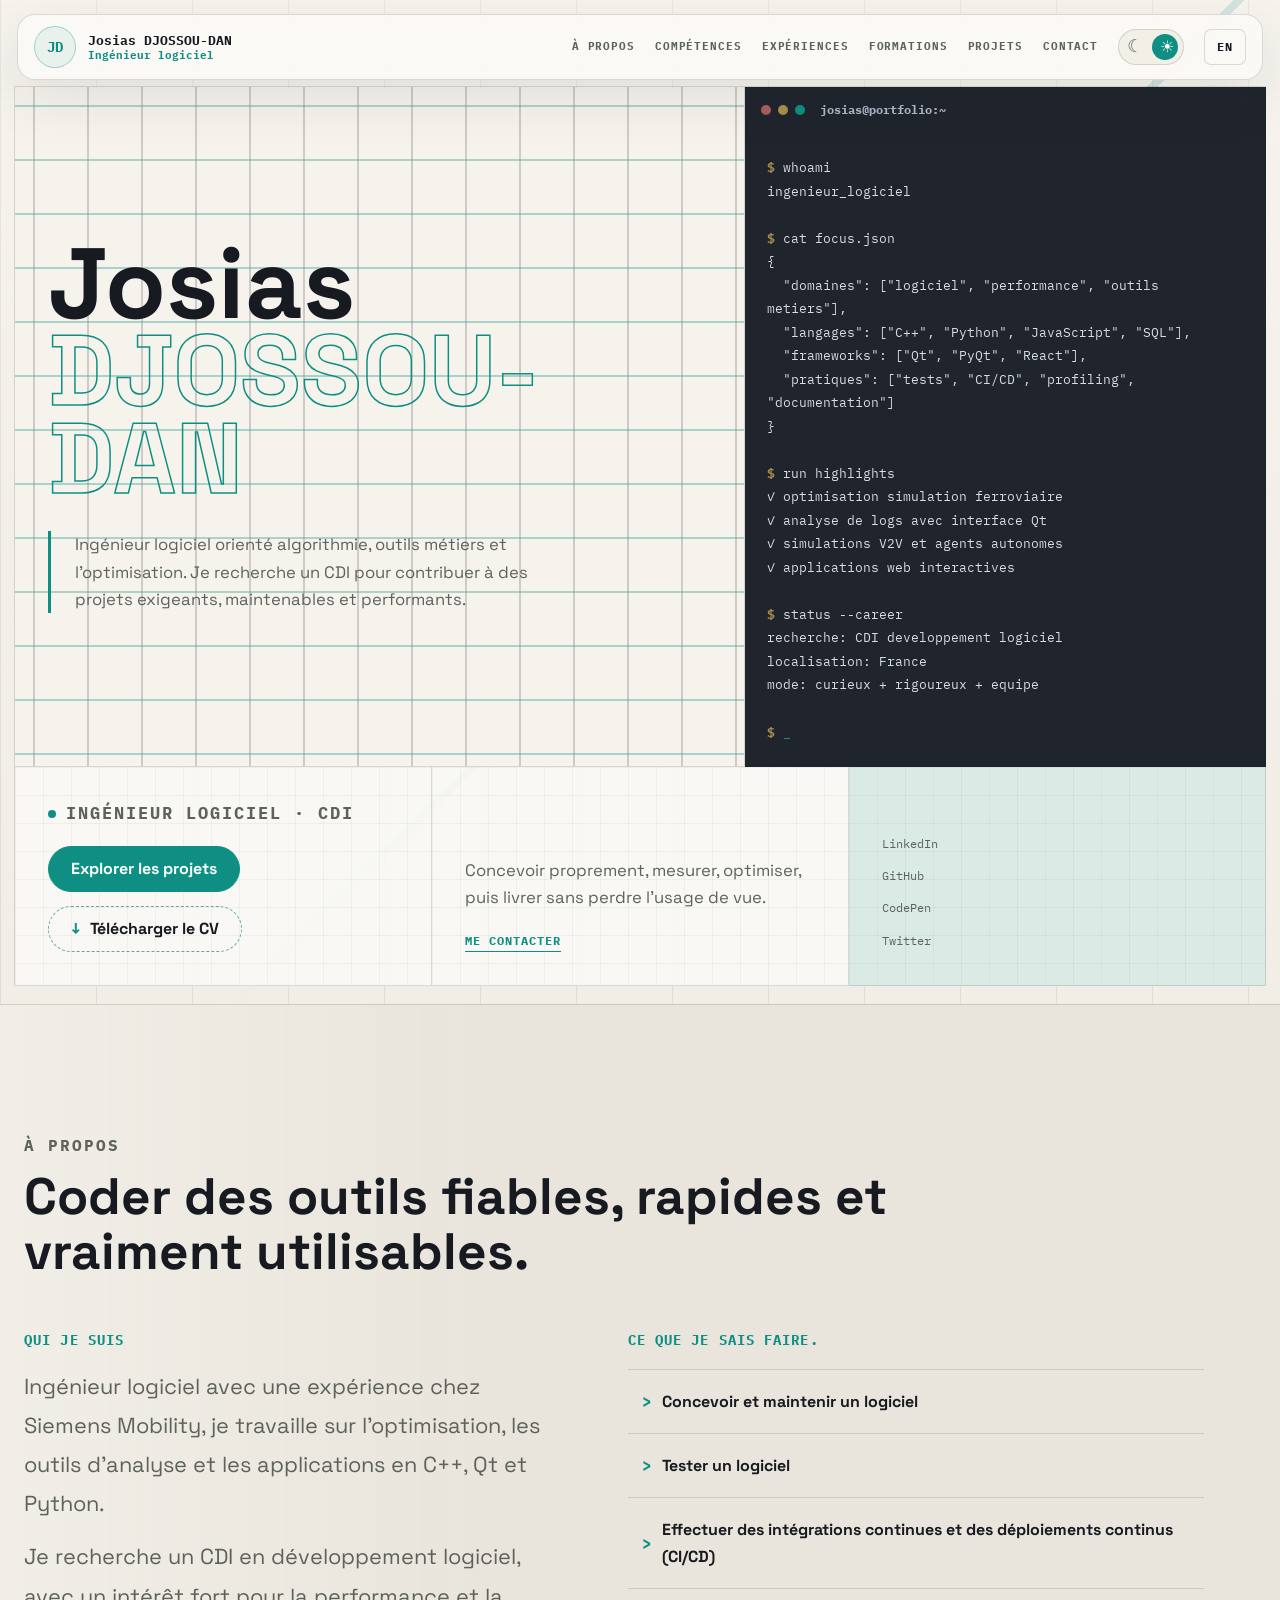
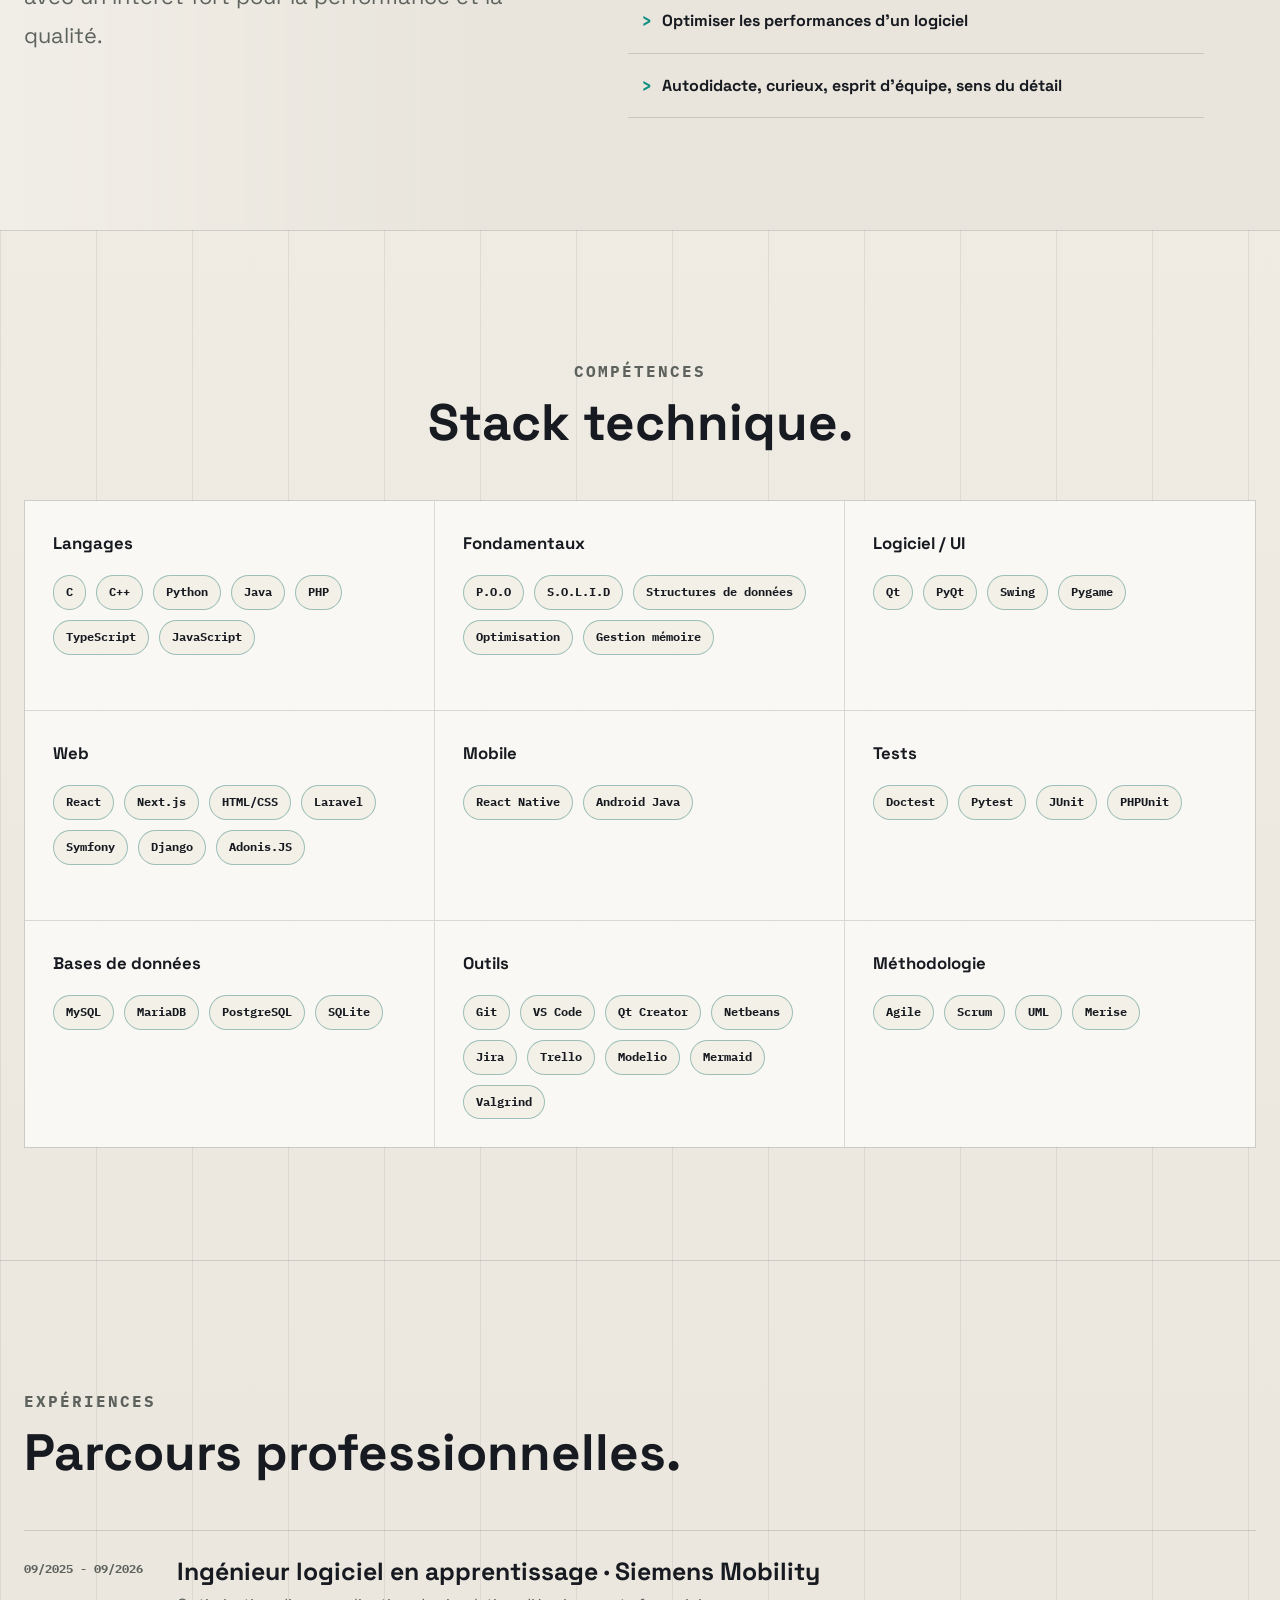
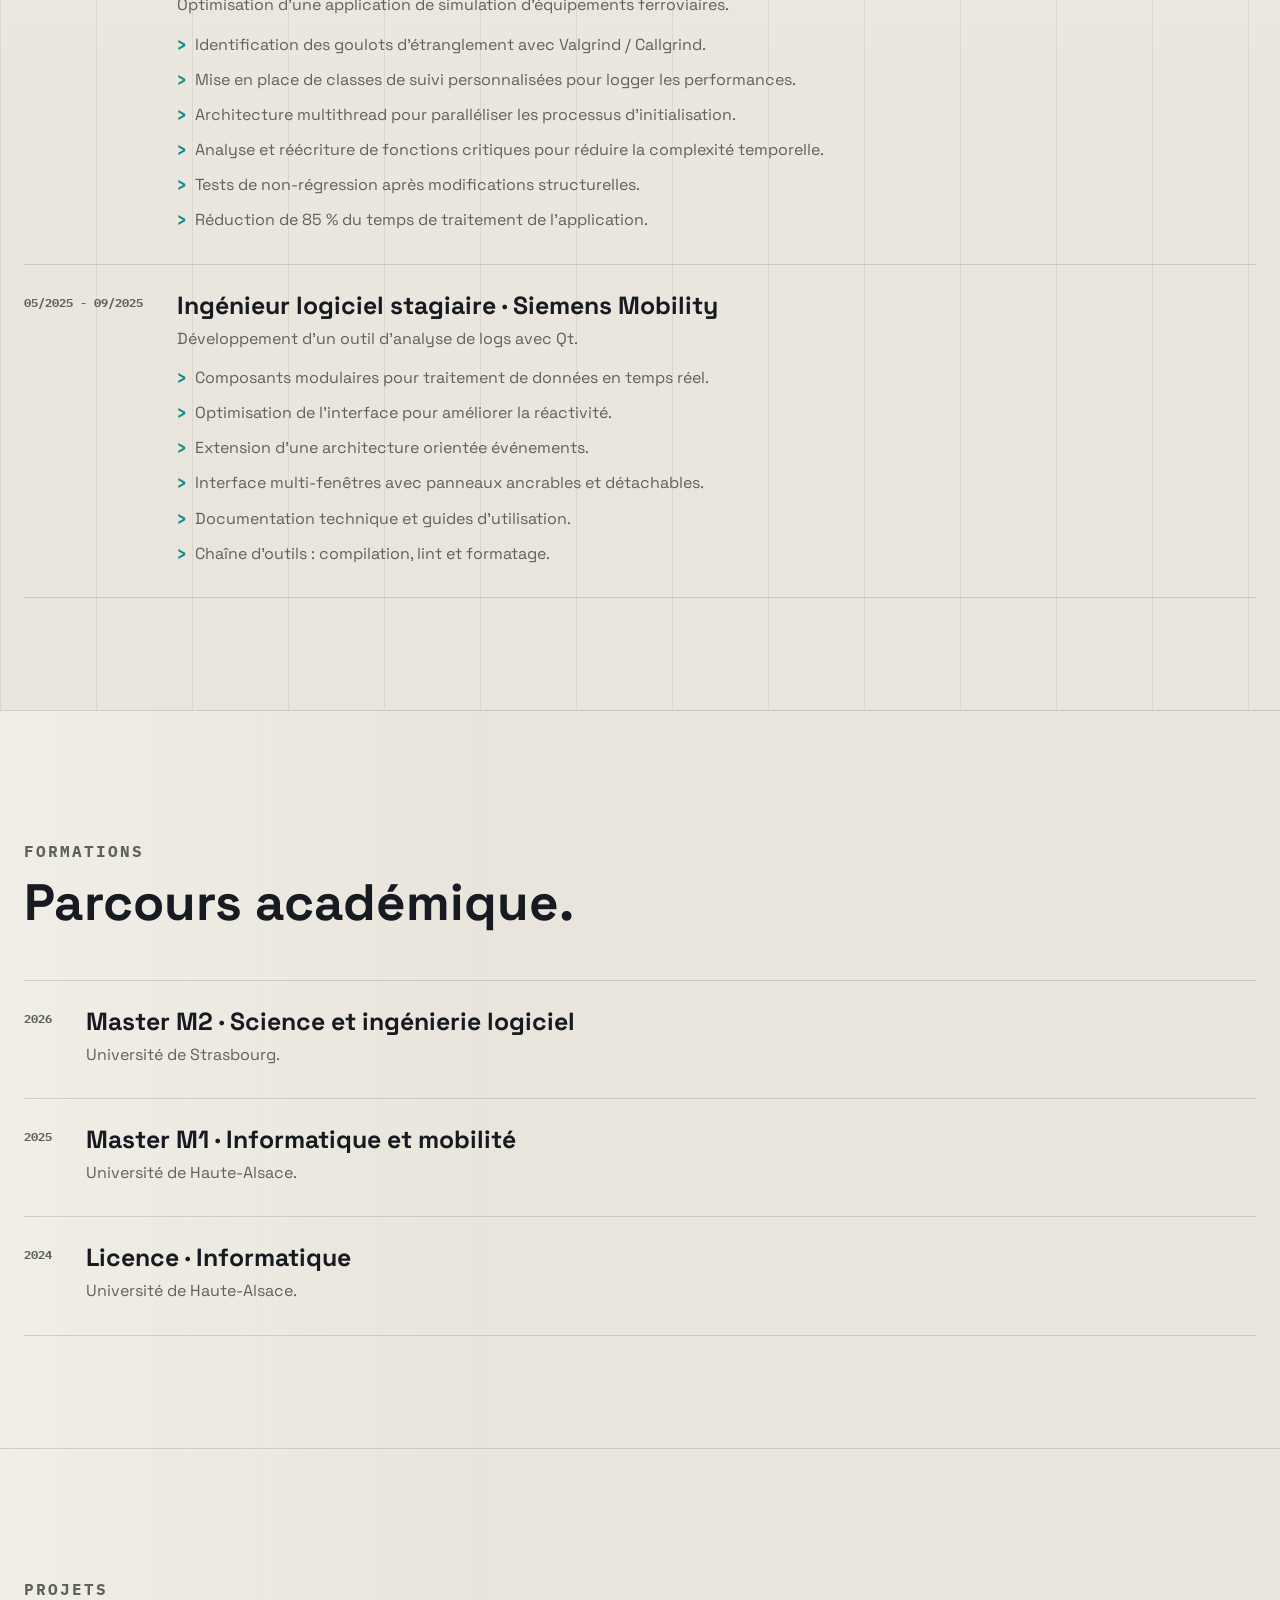
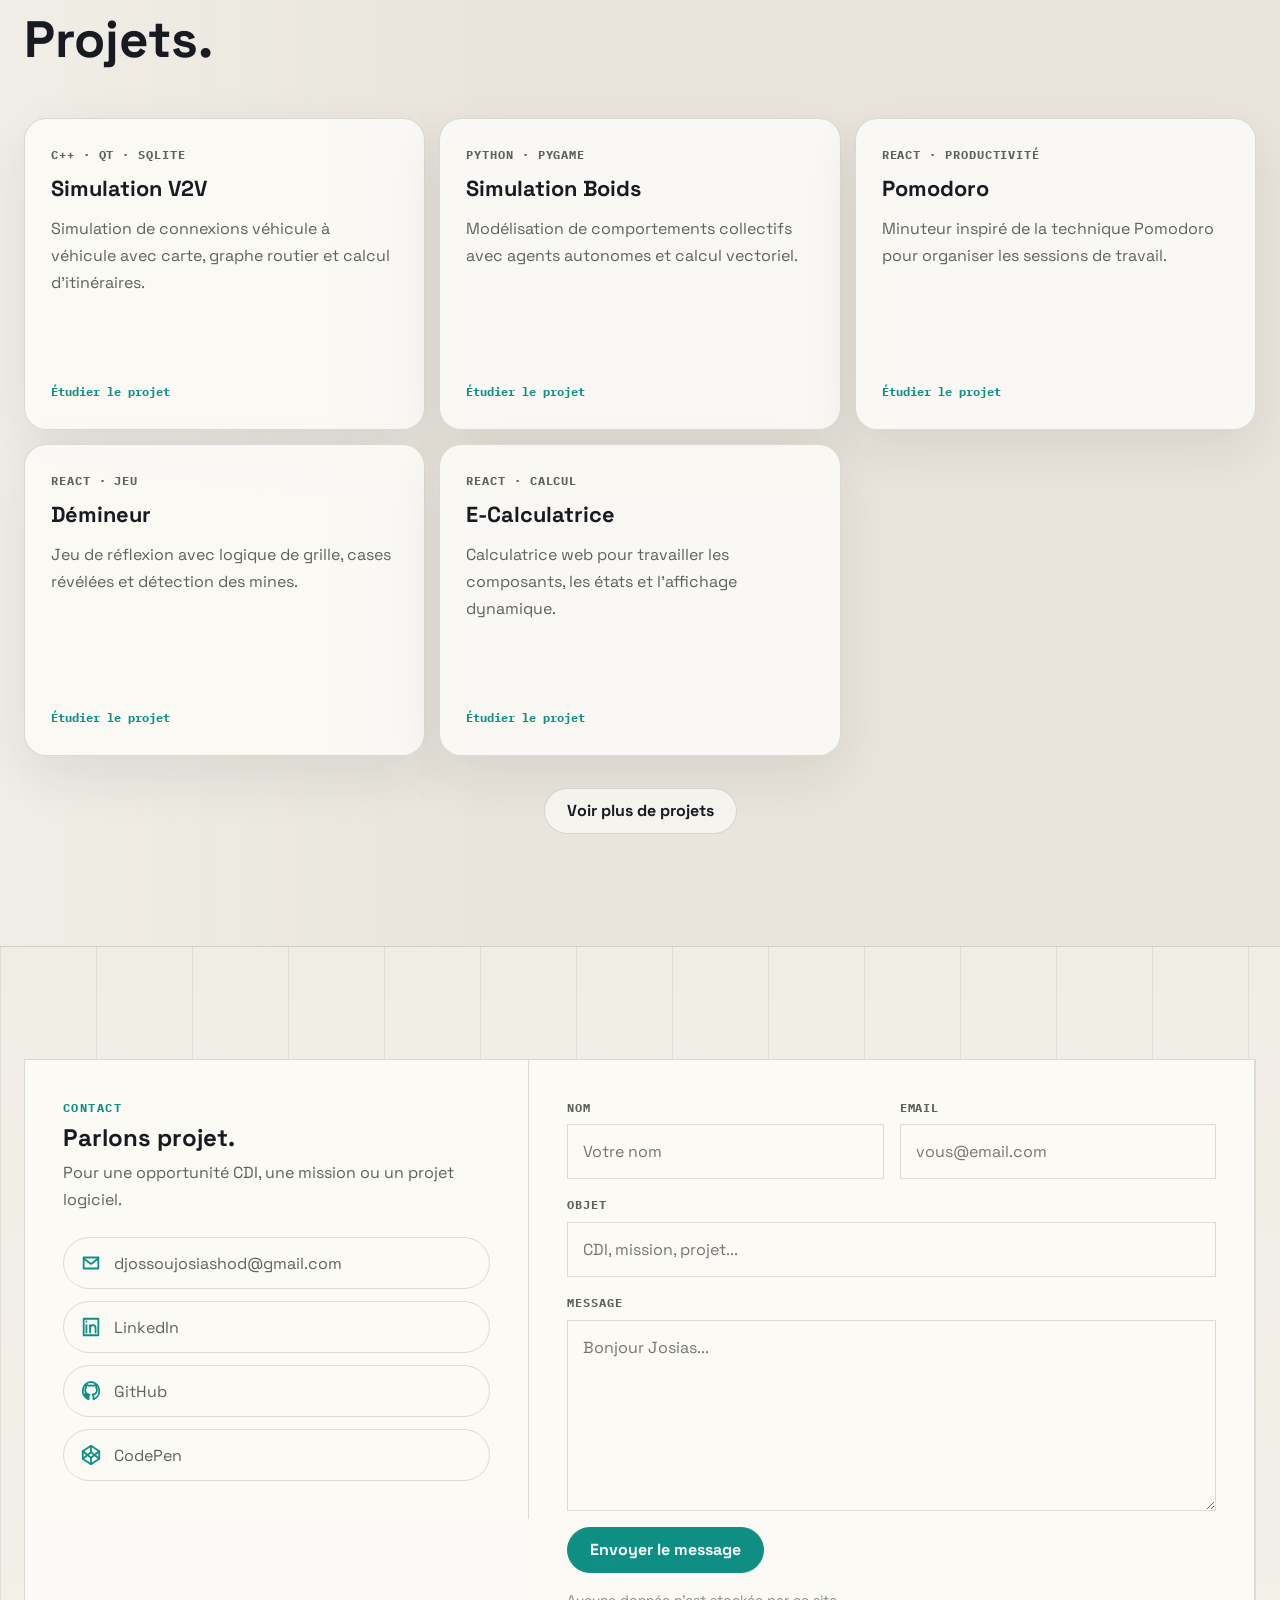
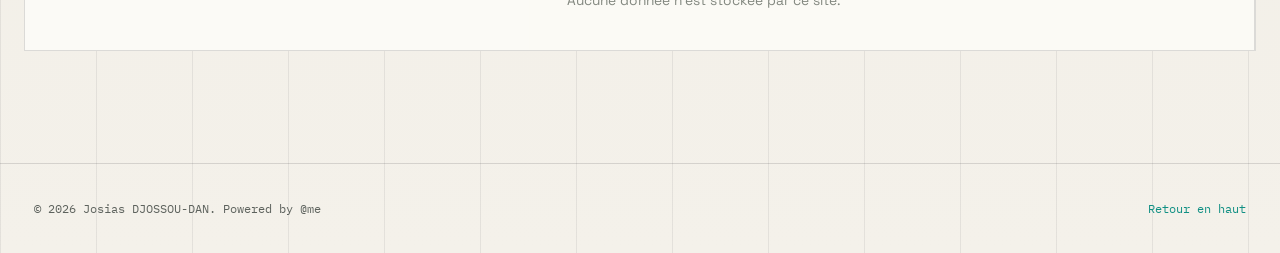
==== commit 840799f3: "Update hero of the index" ====
--- a/index.html
+++ b/index.html
@@ -5,7 +5,20 @@
   <meta charset="UTF-8">
   <meta name="viewport" content="width=device-width, initial-scale=1.0">
   <meta http-equiv="X-UA-Compatible" content="ie=edge">
-  <meta name="description" content="Portfolio de Josias DJOSSOU-DAN, Ingénieur logiciel.">
+  <meta name="description" content="Portfolio de Josias DJOSSOU-DAN, ingénieur logiciel spécialisé en C++, Qt, Python, optimisation, outils métiers et applications web.">
+  <meta name="author" content="Josias DJOSSOU-DAN">
+  <meta name="robots" content="index, follow">
+  <meta name="theme-color" content="#0f8f83">
+  <link rel="canonical" href="https://josiashod.github.io/">
+  <meta property="og:type" content="website">
+  <meta property="og:site_name" content="Portfolio de Josias DJOSSOU-DAN">
+  <meta property="og:title" content="Josias DJOSSOU-DAN | Ingénieur logiciel">
+  <meta property="og:description" content="Portfolio de Josias DJOSSOU-DAN : projets logiciels, expériences, formations et compétences techniques.">
+  <meta property="og:url" content="https://josiashod.github.io/">
+  <meta property="og:locale" content="fr_FR">
+  <meta name="twitter:card" content="summary">
+  <meta name="twitter:title" content="Josias DJOSSOU-DAN | Ingénieur logiciel">
+  <meta name="twitter:description" content="Portfolio de Josias DJOSSOU-DAN : projets logiciels, expériences, formations et compétences techniques.">
   <title>Josias DJOSSOU-DAN | Portfolio</title>
   <link rel="preconnect" href="https://fonts.googleapis.com">
   <link rel="preconnect" href="https://fonts.gstatic.com" crossorigin>
@@ -14,6 +27,22 @@
     rel="stylesheet">
   <link rel="stylesheet" href="css/style.css">
   <link rel="icon" href="data:image/svg+xml,<svg xmlns='http://www.w3.org/2000/svg' viewBox='0 0 32 32'><rect width='32' height='32' rx='6' fill='%230f8f83b3'/><text x='50%25' y='50%25' dominant-baseline='central' text-anchor='middle' font-family='monospace' font-weight='700' font-size='13' fill='%23fff'>JD</text></svg>" type="image/svg+xml">
+  <script type="application/ld+json">
+    {
+      "@context": "https://schema.org",
+      "@type": "Person",
+      "name": "Josias DJOSSOU-DAN",
+      "jobTitle": "Ingénieur logiciel",
+      "url": "https://josiashod.github.io/",
+      "sameAs": [
+        "https://github.com/josiashod",
+        "https://www.linkedin.com/in/josiashod/",
+        "https://codepen.io/josiashod",
+        "https://twitter.com/josias_hod"
+      ],
+      "knowsAbout": ["C++", "Qt", "Python", "JavaScript", "React", "SQL", "optimisation logicielle", "CI/CD"]
+    }
+  </script>
 </head>
 
 <body>
@@ -46,32 +75,17 @@
 
   <main>
     <section class="hero" id="home">
-      <div class="container hero-layout">
-        <div class="hero-copy reveal">
-          <p class="hero-kicker"><span class="hero-kicker-dot"></span><span data-i18n="heroKicker">Ingénieur logiciel · CDI</span></p>
+      <div class="hero-bento">
+        <article class="hero-cell hero-name-card reveal">
           <h1><span class="glitch-name" data-glitch="Josias">Josias</span> <strong class="glitch-name" data-glitch="DJOSSOU-DAN">DJOSSOU-DAN</strong></h1>
           <p class="hero-text">
             <span data-i18n="heroText">Ingénieur logiciel orienté algorithmie et outils métiers. Je
               recherche un CDI pour
               contribuer à des projets exigeants, maintenables et performants.</span>
           </p>
-
-          <div class="hero-actions">
-            <a href="#projects" class="btn btn-primary" data-i18n="heroProjects">Explorer les projets</a>
-            <a href="#contact" class="btn btn-ghost" data-i18n="heroContact">Me contacter</a>
-            <a href="./assets/pdf/josias_djossou-dan_cv_fr.pdf" class="btn btn-cv" data-cv-link download
-              data-i18n="heroCv">Télécharger le CV</a>
-          </div>
-
-          <div class="hero-socials" aria-label="Réseaux sociaux">
-            <a href="https://www.linkedin.com/in/josiashod/" target="_blank" rel="noreferrer">LinkedIn</a>
-            <a href="https://github.com/josiashod" target="_blank" rel="noreferrer">GitHub</a>
-            <a href="https://codepen.io/josiashod" target="_blank" rel="noreferrer">CodePen</a>
-            <a href="https://twitter.com/josias_hod" target="_blank" rel="noreferrer">Twitter</a>
-          </div>
-        </div>
-
-        <aside class="hero-dashboard reveal" aria-label="Résumé du profil">
+        </article>
+
+        <aside class="hero-cell hero-terminal-card reveal" aria-label="Résumé du profil">
           <div class="terminal">
             <div class="terminal-top"><span></span><span></span><span></span><strong>josias@portfolio:~</strong></div>
             <pre data-terminal-output><b>$</b> whoami
@@ -95,9 +109,31 @@
 recherche: CDI developpement logiciel
 localisation: France
 mode: curieux + rigoureux + equipe</pre>
-
           </div>
         </aside>
+
+        <div class="hero-cell hero-focus-card reveal">
+          <p class="hero-kicker"><span class="hero-kicker-dot"></span><span data-i18n="heroKicker">Ingénieur logiciel · CDI</span></p>
+          <div class="hero-actions">
+            <a href="#projects" class="btn btn-primary" data-i18n="heroProjects">Explorer les projets</a>
+            <a href="./assets/pdf/josias_djossou-dan_cv_fr.pdf" class="btn btn-cv" data-cv-link download
+              data-i18n="heroCv">Télécharger le CV</a>
+          </div>
+        </div>
+
+        <div class="hero-cell hero-actions-card reveal">
+          <p data-i18n-fr="Concevoir proprement, mesurer, optimiser, puis livrer sans perdre l'usage de vue." data-i18n-en="Design cleanly, measure, optimize, then ship without losing sight of usability.">Concevoir proprement, mesurer, optimiser, puis livrer sans perdre l'usage de vue.</p>
+          <a href="#contact" class="hero-inline-link" data-i18n="heroContact">Me contacter</a>
+        </div>
+
+        <div class="hero-cell hero-social-card reveal">
+          <div class="hero-socials" aria-label="Réseaux sociaux">
+            <a href="https://www.linkedin.com/in/josiashod/" target="_blank" rel="noreferrer">LinkedIn</a>
+            <a href="https://github.com/josiashod" target="_blank" rel="noreferrer">GitHub</a>
+            <a href="https://codepen.io/josiashod" target="_blank" rel="noreferrer">CodePen</a>
+            <a href="https://twitter.com/josias_hod" target="_blank" rel="noreferrer">Twitter</a>
+          </div>
+        </div>
       </div>
     </section>
 
--- a/css/style.css
+++ b/css/style.css
@@ -238,10 +238,10 @@
 
 .hero {
   position: relative;
-  min-height: 100vh;
+  min-height: auto;
   display: flex;
   align-items: center;
-  padding: 150px 0 86px;
+  padding: 86px 14px 18px;
   overflow: hidden;
 }
 
@@ -258,17 +258,18 @@
 }
 
 .hero::before {
-  animation: heroGridDrift 18s linear infinite;
+  animation: heroGridDrift 10s linear infinite;
 }
 
 .hero::after {
+  display: none;
   content: "";
   position: absolute;
   inset: -90px;
   z-index: 1;
   background:
-    linear-gradient(color-mix(in srgb, var(--green) 32%, transparent) 2px, transparent 2px),
-    linear-gradient(90deg, color-mix(in srgb, var(--text) 19%, transparent) 2px, transparent 2px);
+    linear-gradient(color-mix(in srgb, var(--green) 32%, transparent) 1.75px, transparent 1.75px),
+    linear-gradient(90deg, color-mix(in srgb, var(--text) 19%, transparent) 1.75px, transparent 1.75px);
   background-size: 54px 54px;
   background-position: 0 0, 0 0;
   opacity: 0.36;
@@ -280,24 +281,138 @@
 
 body[data-theme="light"] .hero::after {
   background:
-    linear-gradient(color-mix(in srgb, var(--green) 42%, transparent) 2px, transparent 2px),
-    linear-gradient(90deg, color-mix(in srgb, var(--text) 25%, transparent) 2px, transparent 2px);
+    linear-gradient(color-mix(in srgb, var(--green) 42%, transparent) 1.75px, transparent 1.75px),
+    linear-gradient(90deg, color-mix(in srgb, var(--text) 25%, transparent) 1.75px, transparent 1.75px);
   background-size: 54px 54px;
   mix-blend-mode: multiply;
   opacity: 0.3;
 }
 
-.hero-layout {
+.hero-bento {
   position: relative;
   z-index: 2;
-  display: grid;
-  grid-template-columns: minmax(0, 0.95fr) minmax(440px, 0.72fr);
-  gap: clamp(38px, 6vw, 96px);
-  align-items: center;
-}
-
-.hero-copy {
-  max-width: 860px;
+  width: 100%;
+  display: grid;
+  grid-template-columns: repeat(12, minmax(0, 1fr));
+  grid-template-rows: minmax(215px, 0.8fr) minmax(215px, 0.8fr) minmax(155px, auto);
+  gap: 0;
+  border-top: 1px solid var(--line);
+  border-left: 1px solid var(--line);
+}
+
+.hero-cell {
+  position: relative;
+  overflow: hidden;
+  min-height: 100%;
+  padding: clamp(22px, 2.6vw, 38px);
+  border-right: 1px solid var(--line);
+  border-bottom: 1px solid var(--line);
+  background: color-mix(in srgb, var(--surface) 88%, transparent);
+}
+
+.hero-cell > * {
+  position: relative;
+  z-index: 1;
+}
+
+.hero-name-card {
+  grid-column: 1 / span 7;
+  grid-row: 1 / span 2;
+  min-height: 455px;
+  display: flex;
+  flex-direction: column;
+  justify-content: center;
+  background: color-mix(in srgb, var(--bg) 78%, var(--surface));
+}
+
+.hero-name-card::before {
+  content: "";
+  position: absolute;
+  inset: -90px;
+  z-index: 0;
+  background:
+    linear-gradient(color-mix(in srgb, var(--green) 32%, transparent) 1.75px, transparent 1.75px),
+    linear-gradient(90deg, color-mix(in srgb, var(--text) 19%, transparent) 1.75px, transparent 1.75px);
+  background-size: 54px 54px;
+  opacity: 0.34;
+  mix-blend-mode: screen;
+  animation: heroGridSlide 6.5s linear infinite;
+}
+
+body[data-theme="light"] .hero-name-card::before {
+  background:
+    linear-gradient(rgba(15, 143, 131, 0.46) 2px, transparent 2px),
+    linear-gradient(90deg, rgba(23, 26, 32, 0.26) 2px, transparent 2px);
+  background-size: 54px 54px;
+  mix-blend-mode: normal;
+  opacity: 0.72;
+}
+
+.hero-terminal-card {
+  grid-column: 8 / span 5;
+  grid-row: span 2;
+  padding: 0;
+  background: var(--surface-3);
+}
+
+.hero-focus-card,
+.hero-actions-card,
+.hero-social-card {
+  min-height: 155px;
+}
+
+.hero-focus-card {
+  grid-column: 1 / span 4;
+  display: grid;
+  gap: 18px;
+  align-items: end;
+}
+
+.hero-actions-card {
+  grid-column: 5 / span 4;
+  display: flex;
+  flex-direction: column;
+  justify-content: end;
+  gap: 18px;
+}
+
+.hero-social-card {
+  grid-column: 9 / span 4;
+  display: flex;
+  align-items: end;
+  background: color-mix(in srgb, var(--green) 14%, var(--surface));
+}
+
+.hero-cell p {
+  max-width: 32rem;
+  color: var(--muted);
+  font-size: clamp(1rem, 1.3vw, 1.22rem);
+  line-height: 1.65;
+}
+
+.hero-inline-link {
+  width: fit-content;
+  color: var(--green);
+  font-family: var(--mono);
+  font-size: 0.78rem;
+  font-weight: 800;
+  letter-spacing: 0.08em;
+  text-transform: uppercase;
+  border-bottom: 1px solid currentColor;
+}
+
+.hero-focus-card::before,
+.hero-actions-card::before,
+.hero-social-card::before {
+  content: "";
+  position: absolute;
+  inset: 0;
+  z-index: 0;
+  background:
+    linear-gradient(color-mix(in srgb, var(--line) 82%, transparent) 1px, transparent 1px),
+    linear-gradient(90deg, color-mix(in srgb, var(--line) 82%, transparent) 1px, transparent 1px);
+  background-size: 28px 28px;
+  opacity: 0.38;
 }
 
 .eyebrow,
@@ -317,7 +432,7 @@
   gap: 10px;
   max-width: 100%;
   padding: 0;
-  margin-bottom: 28px;
+  margin-bottom: 0;
   border: 0;
   border-radius: 0;
   background: transparent;
@@ -336,7 +451,7 @@
 .hero h1,
 .project-hero h1 {
   position: relative;
-  font-size: clamp(3.4rem, 8vw, 7.8rem);
+  font-size: clamp(3.4rem, 7.8vw, 7.8rem);
   font-weight: 900;
   line-height: 0.88;
   letter-spacing: 0;
@@ -392,11 +507,11 @@
 }
 
 .hero-text {
-  max-width: 690px;
-  margin-top: 30px;
+  max-width: 590px;
+  margin-top: 28px;
   padding-left: 24px;
   border-left: 3px solid var(--green);
-  font-size: 1.1rem;
+  font-size: 1.02rem;
 }
 
 @keyframes heroGridSlide {
@@ -406,46 +521,10 @@
     opacity: 0.36;
   }
 
-  34% {
-    transform: translate3d(-37px, 0, 0);
-    background-position: -37px 0, -37px 0;
-    opacity: 0.36;
-  }
-
-  37% {
-    transform: translate3d(-20px, 0, 0);
-    background-position: -20px 0, -20px 0;
-    opacity: 0.44;
-  }
-
-  40% {
-    transform: translate3d(-48px, 0, 0);
-    background-position: -48px 0, -48px 0;
-    opacity: 0.4;
-  }
-
   50% {
     transform: translate3d(-54px, 0, 0);
     background-position: -54px 0, -54px 0;
     opacity: 0.36;
-  }
-
-  72% {
-    transform: translate3d(-78px, 0, 0);
-    background-position: -78px 0, -78px 0;
-    opacity: 0.36;
-  }
-
-  75% {
-    transform: translate3d(-98px, 0, 0);
-    background-position: -98px 0, -98px 0;
-    opacity: 0.43;
-  }
-
-  78% {
-    transform: translate3d(-86px, 0, 0);
-    background-position: -86px 0, -86px 0;
-    opacity: 0.38;
   }
 
   100% {
@@ -466,46 +545,10 @@
     opacity: 0.3;
   }
 
-  34% {
-    transform: translate3d(-37px, 0, 0);
-    background-position: -37px 0, -37px 0;
-    opacity: 0.3;
-  }
-
-  37% {
-    transform: translate3d(-20px, 0, 0);
-    background-position: -20px 0, -20px 0;
-    opacity: 0.36;
-  }
-
-  40% {
-    transform: translate3d(-48px, 0, 0);
-    background-position: -48px 0, -48px 0;
-    opacity: 0.33;
-  }
-
   50% {
     transform: translate3d(-54px, 0, 0);
     background-position: -54px 0, -54px 0;
     opacity: 0.3;
-  }
-
-  72% {
-    transform: translate3d(-78px, 0, 0);
-    background-position: -78px 0, -78px 0;
-    opacity: 0.3;
-  }
-
-  75% {
-    transform: translate3d(-98px, 0, 0);
-    background-position: -98px 0, -98px 0;
-    opacity: 0.35;
-  }
-
-  78% {
-    transform: translate3d(-86px, 0, 0);
-    background-position: -86px 0, -86px 0;
-    opacity: 0.32;
   }
 
   100% {
@@ -744,7 +787,8 @@
 }
 
 .hero-actions {
-  margin-top: 36px;
+  margin-top: 0;
+  align-items: center;
 }
 
 .btn {
@@ -802,7 +846,9 @@
 }
 
 .hero-socials {
-  margin-top: 30px;
+  display: grid;
+  gap: 10px;
+  margin-top: 18px;
 }
 
 .hero-socials a {
@@ -884,10 +930,17 @@
 .terminal {
   overflow: hidden;
   border: 1px solid color-mix(in srgb, var(--green) 36%, var(--line));
-  border-radius: 26px 26px 26px 6px;
+  border-radius: 0;
   background: var(--surface-3);
   min-height: 430px;
   box-shadow: var(--shadow);
+}
+
+.hero-terminal-card .terminal {
+  height: 100%;
+  min-height: 100%;
+  border: 0;
+  box-shadow: none;
 }
 
 .terminal-top {
@@ -1681,7 +1734,6 @@
     margin-top: 12px;
   }
 
-  .hero-layout,
   .about-columns,
   .contact-layout,
   .project-hero-layout,
@@ -1689,6 +1741,31 @@
     grid-template-columns: 1fr;
   }
 
+  .hero-bento {
+    grid-template-columns: repeat(6, minmax(0, 1fr));
+    grid-template-rows: auto;
+  }
+
+  .hero-name-card,
+  .hero-terminal-card {
+    grid-column: 1 / span 6;
+    grid-row: auto;
+  }
+
+  .hero-terminal-card {
+    display: none;
+  }
+
+  .hero-focus-card,
+  .hero-actions-card,
+  .hero-social-card {
+    grid-column: span 3;
+  }
+
+  .hero-focus-card {
+    grid-column: span 6;
+  }
+
   .skills-grid,
   .projects-grid {
     grid-template-columns: repeat(2, 1fr);
@@ -1731,11 +1808,29 @@
 
   .hero {
     min-height: auto;
-    padding-top: 118px;
-  }
-
-  .hero-dashboard {
-    display: none;
+    padding: 96px 12px 16px;
+  }
+
+  .hero-bento {
+    grid-template-columns: 1fr;
+    grid-template-rows: auto;
+  }
+
+  .hero-name-card,
+  .hero-terminal-card,
+  .hero-focus-card,
+  .hero-actions-card,
+  .hero-social-card {
+    grid-column: 1;
+    min-height: auto;
+  }
+
+  .hero-name-card {
+    min-height: 520px;
+  }
+
+  .hero-terminal-card {
+    min-height: 420px;
   }
 
   .hero-text {
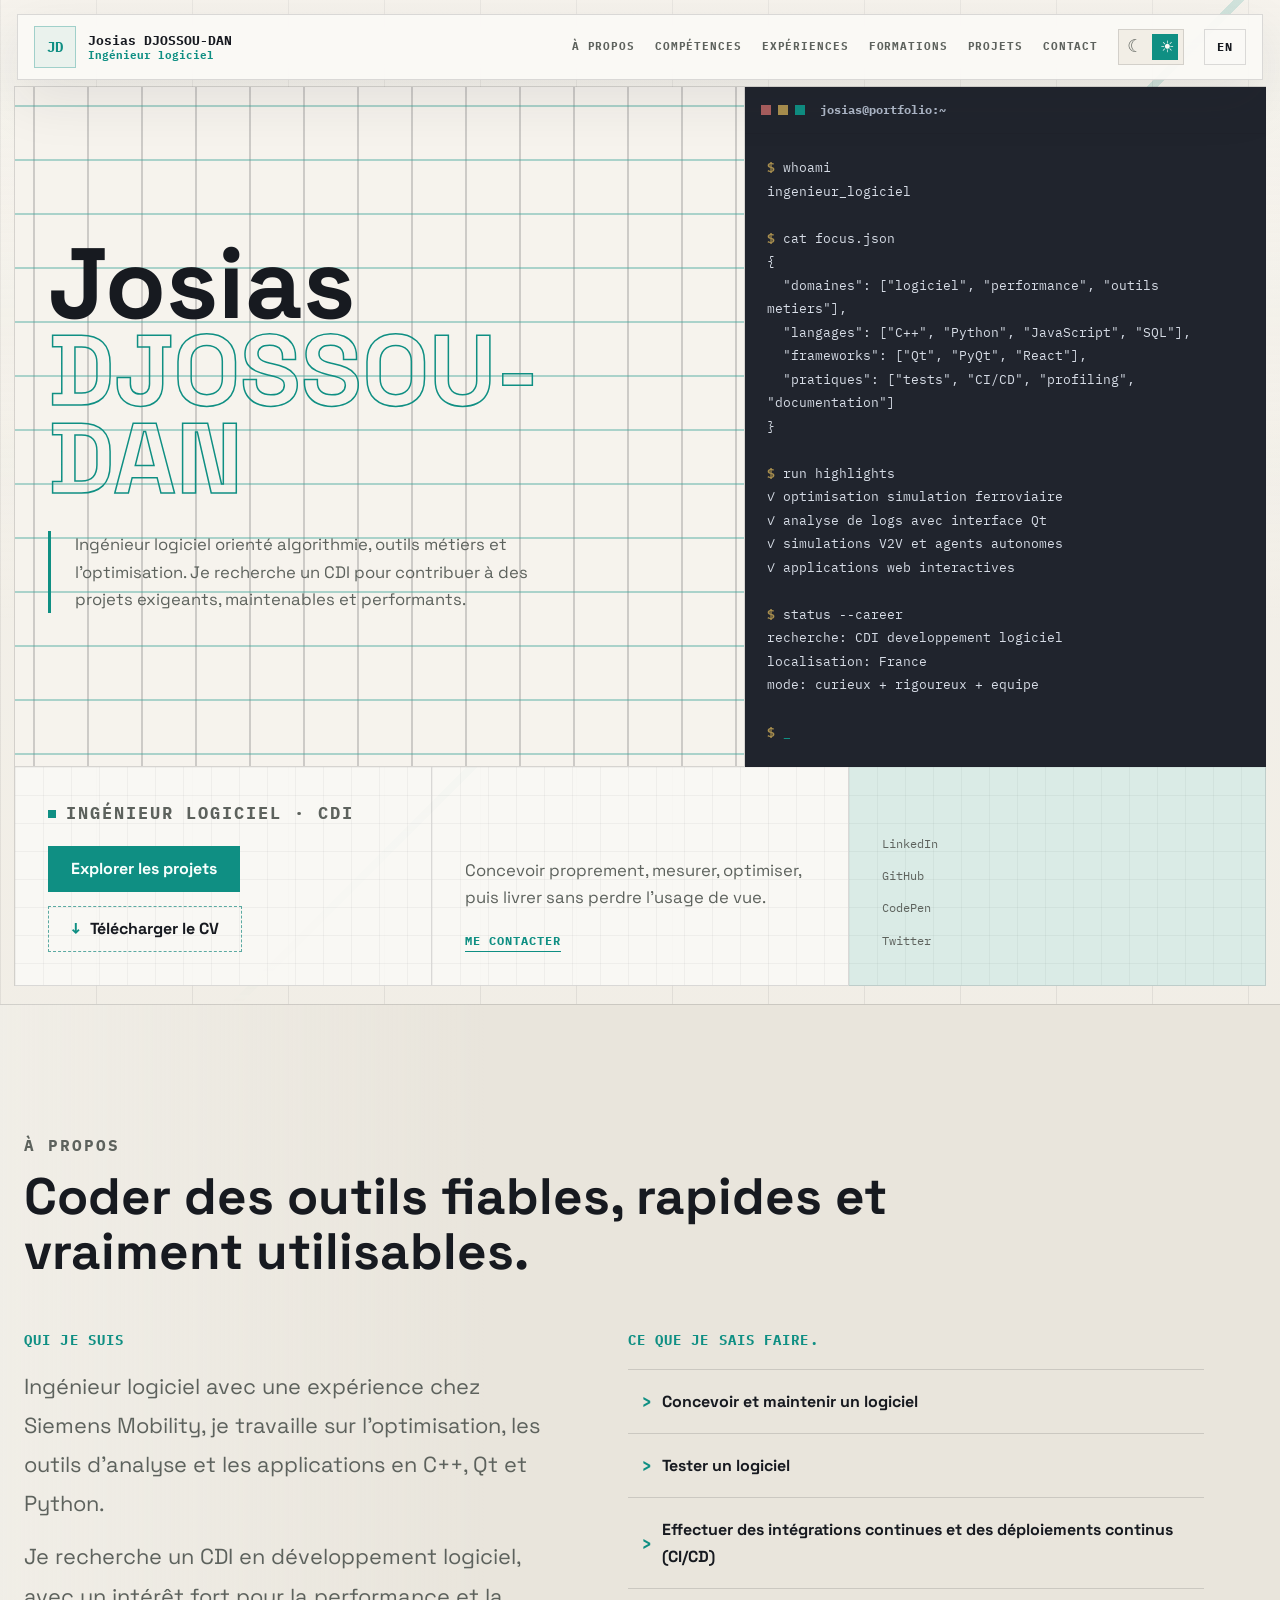
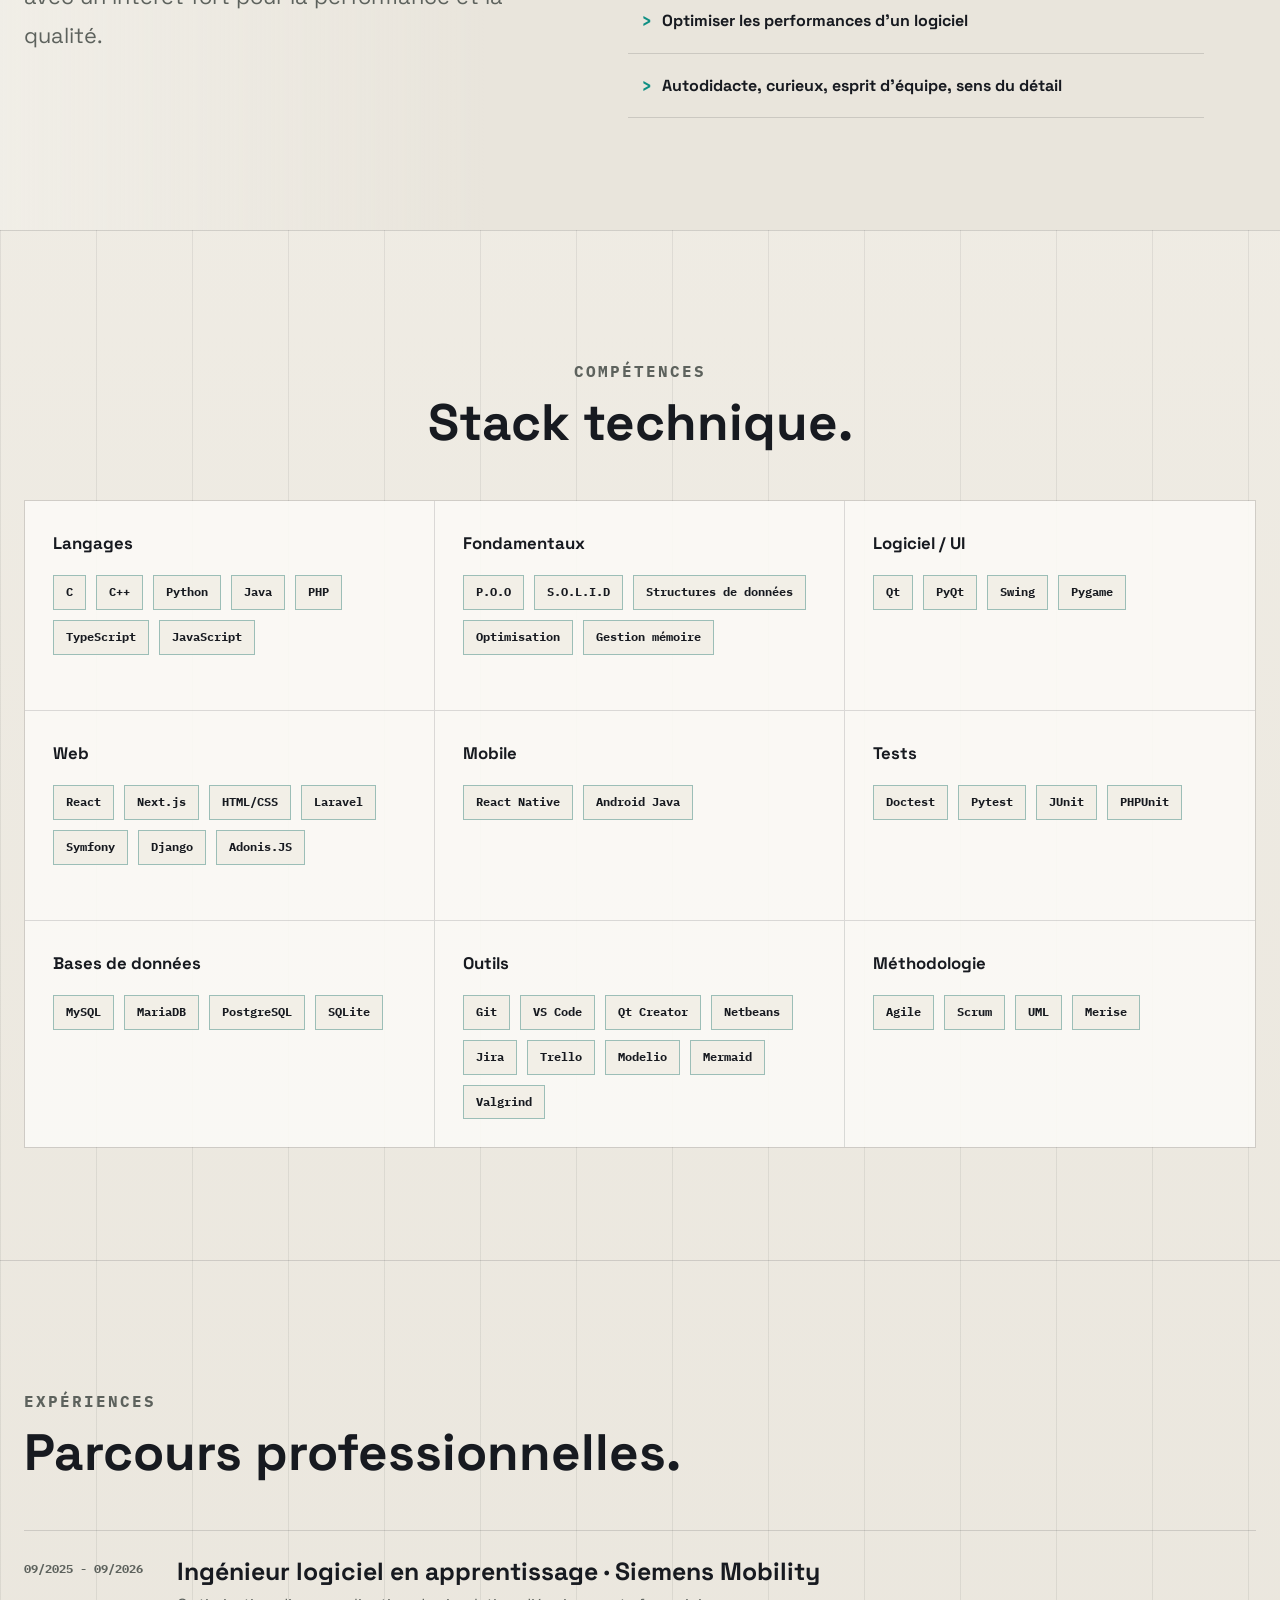
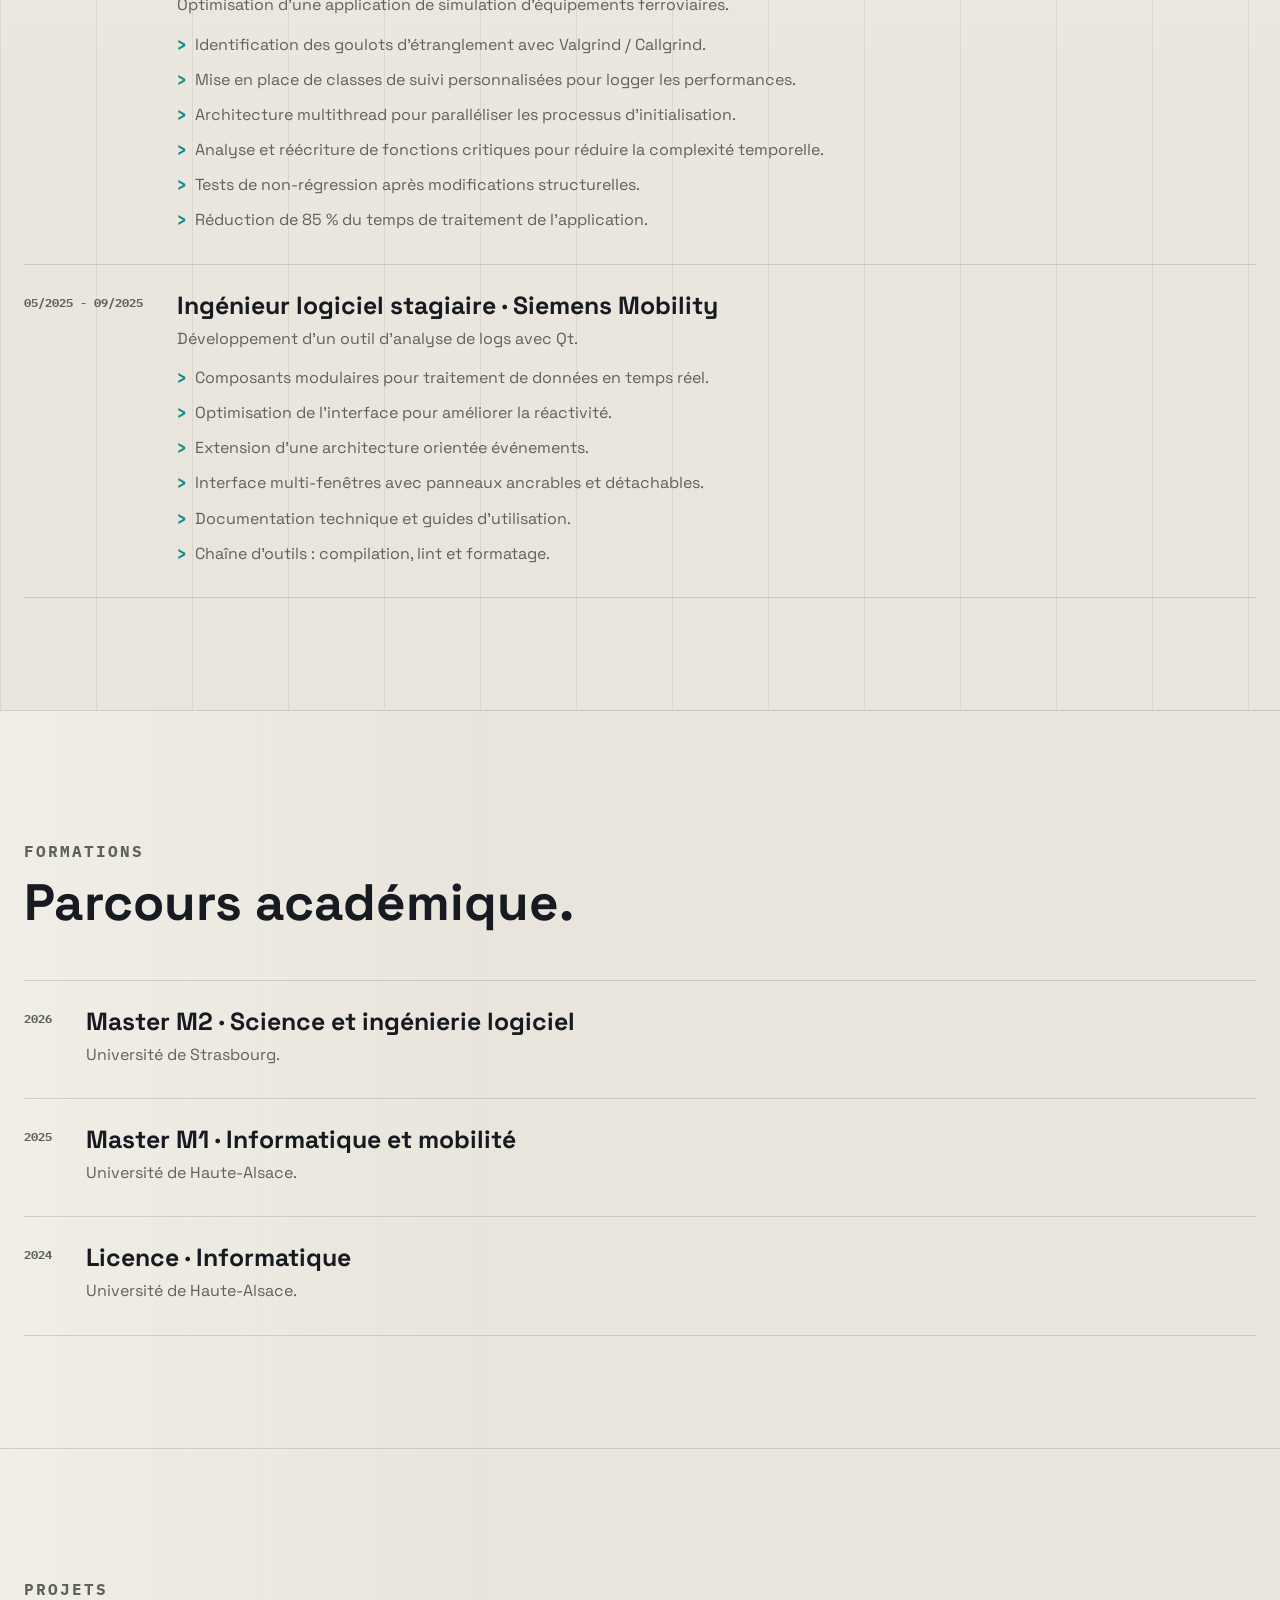
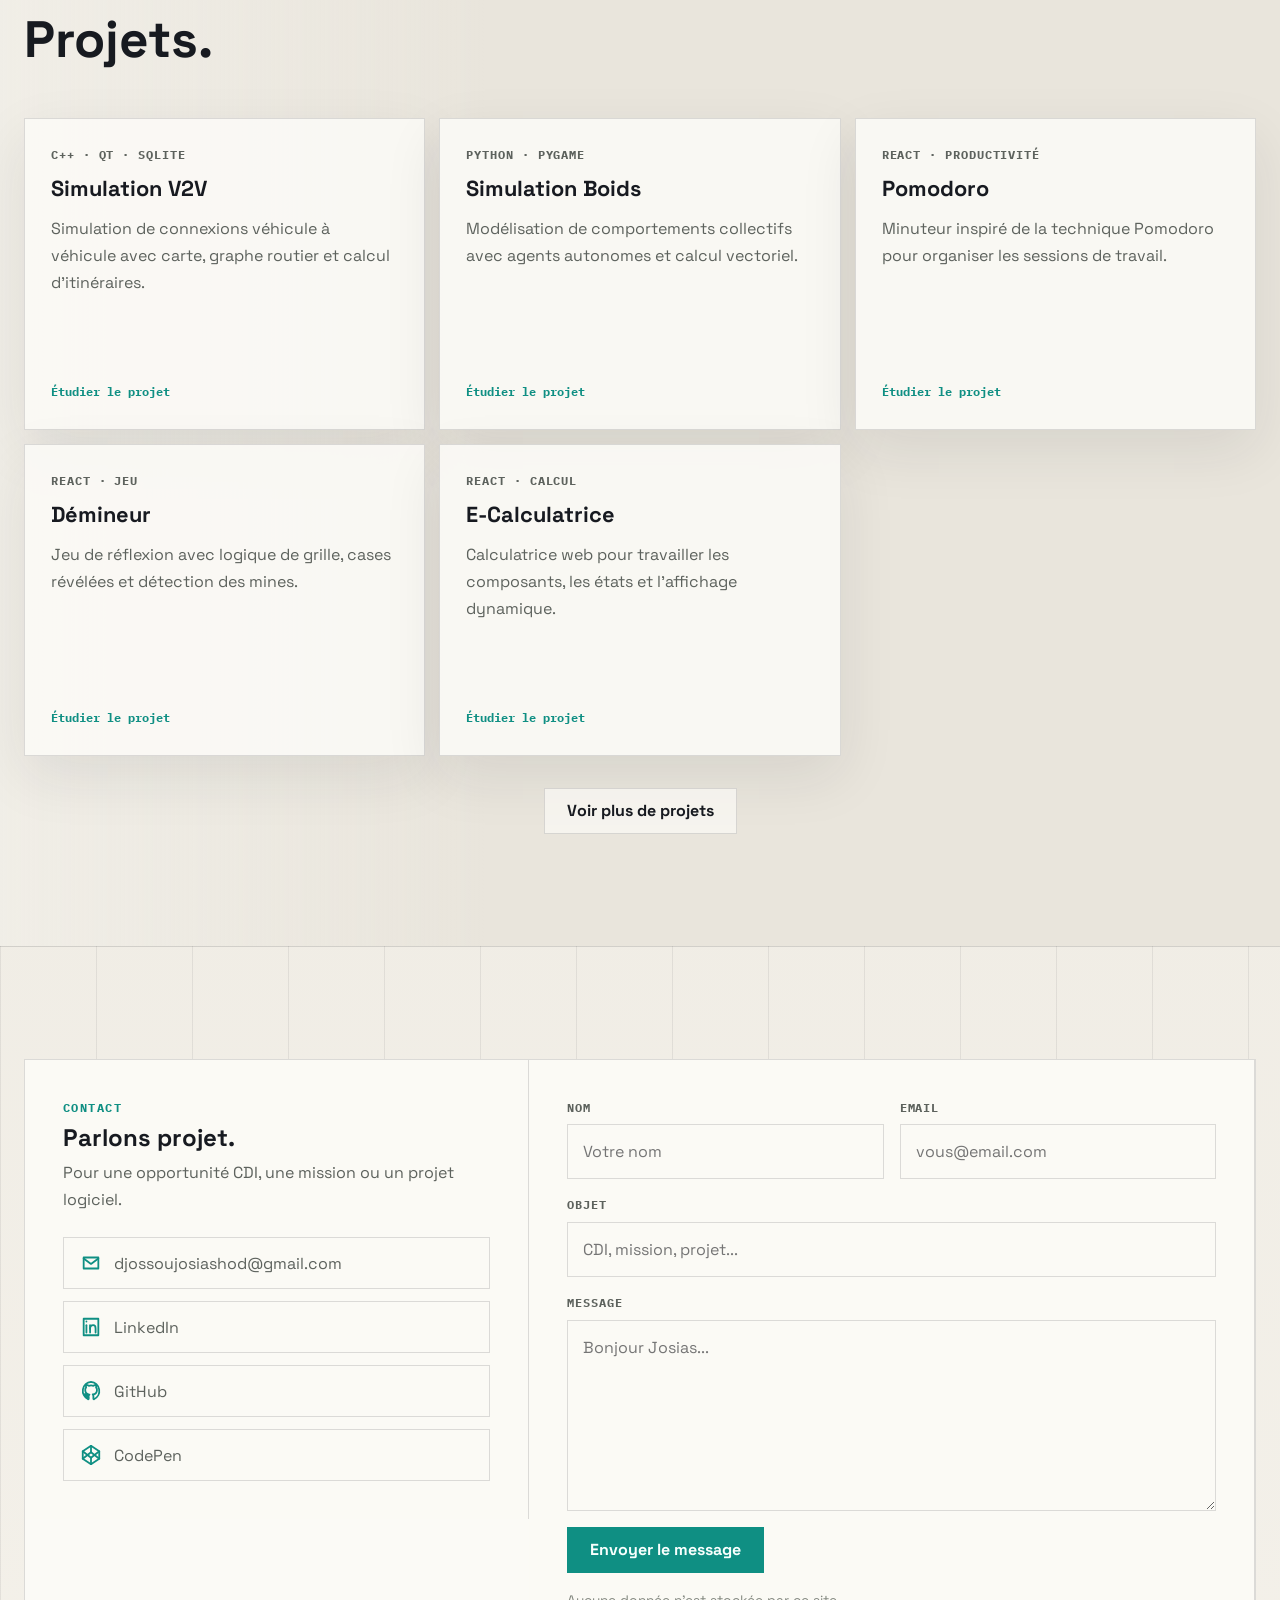
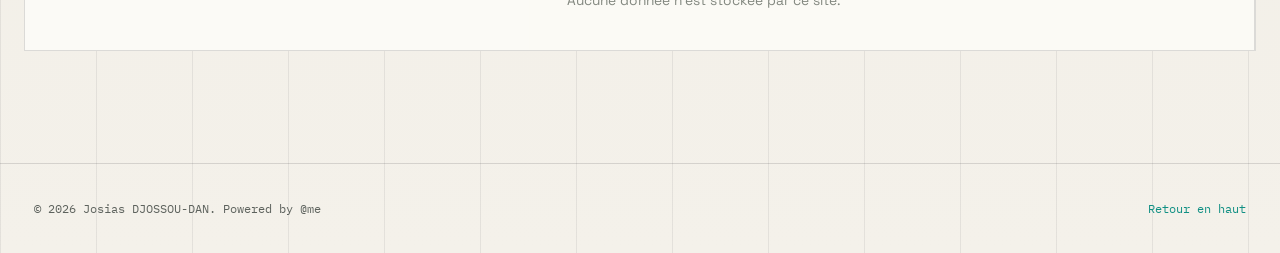
==== commit 7f2e049f: "Update" ====
--- a/index.html
+++ b/index.html
@@ -26,7 +26,7 @@
     href="https://fonts.googleapis.com/css2?family=IBM+Plex+Mono:wght@400;500;700&family=Space+Grotesk:wght@400;500;600;700&display=swap"
     rel="stylesheet">
   <link rel="stylesheet" href="css/style.css">
-  <link rel="icon" href="data:image/svg+xml,<svg xmlns='http://www.w3.org/2000/svg' viewBox='0 0 32 32'><rect width='32' height='32' rx='6' fill='%230f8f83b3'/><text x='50%25' y='50%25' dominant-baseline='central' text-anchor='middle' font-family='monospace' font-weight='700' font-size='13' fill='%23fff'>JD</text></svg>" type="image/svg+xml">
+  <link rel="icon" href="data:image/svg+xml,<svg xmlns='http://www.w3.org/2000/svg' viewBox='0 0 32 32'><rect width='32' height='32' rx='0' fill='%230f8f83b3'/><text x='50%25' y='50%25' dominant-baseline='central' text-anchor='middle' font-family='monospace' font-weight='700' font-size='13' fill='%23fff'>JD</text></svg>" type="image/svg+xml">
   <script type="application/ld+json">
     {
       "@context": "https://schema.org",
--- a/css/style.css
+++ b/css/style.css
@@ -105,7 +105,7 @@
   background: color-mix(in srgb, var(--surface) 88%, transparent);
   border-bottom: 1px solid var(--line);
   border: 1px solid var(--line);
-  border-radius: 18px;
+  border-radius: 0;
   backdrop-filter: blur(20px);
   box-shadow: var(--shadow);
 }
@@ -128,7 +128,7 @@
   width: 42px;
   height: 42px;
   flex: 0 0 42px;
-  border-radius: 50%;
+  border-radius: 0;
   font-size: 0.9rem;
 }
 
@@ -154,7 +154,7 @@
 .brand-mark {
   width: 42px;
   height: 42px;
-  border-radius: 12px;
+  border-radius: 0;
   border: 1px solid rgba(15, 143, 131, 0.32);
   background: rgba(15, 143, 131, 0.06);
 }
@@ -196,7 +196,7 @@
   align-items: center;
   color: #f8fffd;
   background: var(--green);
-  border-radius: 999px;
+  border-radius: 0;
   padding: 0 14px;
 }
 
@@ -210,7 +210,7 @@
   width: 42px;
   height: 42px;
   border: 1px solid var(--line);
-  border-radius: 10px;
+  border-radius: 0;
   background: rgba(255, 255, 255, 0.03);
 }
 
@@ -220,7 +220,7 @@
   height: 2px;
   margin: 5px auto;
   background: var(--text);
-  border-radius: 2px;
+  border-radius: 0;
   transition: transform 0.2s ease, opacity 0.2s ease;
 }
 
@@ -443,7 +443,7 @@
   width: 8px;
   height: 8px;
   flex: 0 0 8px;
-  border-radius: 50%;
+  border-radius: 0;
   background: var(--green);
   box-shadow: none;
 }
@@ -673,7 +673,7 @@
   justify-content: center;
   min-height: 38px;
   border: 1px solid var(--line);
-  border-radius: 999px;
+  border-radius: 0;
   color: var(--text);
   background: color-mix(in srgb, var(--surface-2) 74%, transparent);
   padding: 0;
@@ -697,7 +697,7 @@
 .lang-switch {
   min-height: 36px;
   border: 1px solid var(--line);
-  border-radius: 7px;
+  border-radius: 0;
   color: var(--text);
   background: rgba(255, 255, 255, 0.04);
   padding: 0 12px;
@@ -720,7 +720,7 @@
   position: relative;
   width: 64px;
   height: 32px;
-  border-radius: 999px;
+  border-radius: 0;
   background: transparent;
   border: 0;
 }
@@ -732,7 +732,7 @@
   z-index: 1;
   width: 26px;
   height: 26px;
-  border-radius: 50%;
+  border-radius: 0;
   background: var(--green);
   box-shadow: none;
   transition: transform 0.2s ease;
@@ -797,7 +797,7 @@
   justify-content: center;
   min-height: 46px;
   padding: 0 22px;
-  border-radius: 999px;
+  border-radius: 0;
   border: 1px solid transparent;
   font-weight: 850;
   transition: transform 0.2s ease, border-color 0.2s ease, background 0.2s ease, color 0.2s ease;
@@ -884,7 +884,7 @@
 
 .profile-card {
   padding: 24px;
-  border-radius: 18px;
+  border-radius: 0;
 }
 
 .profile-head {
@@ -898,7 +898,7 @@
 .profile-avatar {
   width: 72px;
   height: 72px;
-  border-radius: 18px;
+  border-radius: 0;
 }
 
 .profile-head img {
@@ -954,7 +954,7 @@
 .terminal-top span {
   width: 10px;
   height: 10px;
-  border-radius: 50%;
+  border-radius: 0;
 }
 
 .terminal-top span:nth-child(1) {
@@ -1020,7 +1020,7 @@
 
 .mini-card {
   padding: 18px;
-  border-radius: 14px;
+  border-radius: 0;
 }
 
 .mini-card strong {
@@ -1207,7 +1207,7 @@
   font-family: var(--mono);
   font-size: 0.72rem;
   border: 1px solid color-mix(in srgb, var(--green) 30%, var(--line));
-  border-radius: 3px;
+  border-radius: 0;
   padding: 5px 9px;
   background: transparent;
 }
@@ -1225,7 +1225,7 @@
   font-size: 0.76rem;
   font-weight: 800;
   border: 1px solid color-mix(in srgb, var(--green) 28%, var(--line));
-  border-radius: 999px;
+  border-radius: 0;
   padding: 6px 12px;
   background: color-mix(in srgb, var(--surface-2) 66%, transparent);
 }
@@ -1244,7 +1244,7 @@
 
 .project-card {
   overflow: hidden;
-  border-radius: 22px;
+  border-radius: 0;
   transition: transform 0.2s ease, border-color 0.2s ease;
 }
 
@@ -1419,7 +1419,7 @@
   padding: 0 16px;
   color: var(--muted);
   border: 1px solid var(--line);
-  border-radius: 999px;
+  border-radius: 0;
   background: transparent;
   transition: border-color 0.2s ease, color 0.2s ease;
 }
@@ -1540,7 +1540,7 @@
 .project-preview {
   overflow: hidden;
   border: 1px solid var(--line);
-  border-radius: 22px;
+  border-radius: 0;
   background: var(--surface);
   box-shadow: var(--shadow);
 }
@@ -1560,7 +1560,7 @@
 .demo-placeholder {
   overflow: hidden;
   border: 1px solid var(--line);
-  border-radius: 22px;
+  border-radius: 0;
   background: var(--surface);
   box-shadow: var(--shadow);
 }
@@ -1626,7 +1626,7 @@
 }
 
 .project-panel {
-  border-radius: 18px;
+  border-radius: 0;
   padding: 28px;
 }
 
@@ -1653,7 +1653,7 @@
 .next-card {
   min-height: 130px;
   padding: 20px;
-  border-radius: 16px;
+  border-radius: 0;
   transition: transform 0.2s ease, border-color 0.2s ease;
 }
 
@@ -1706,7 +1706,7 @@
     padding: 18px 22px 26px;
     background: color-mix(in srgb, var(--surface) 96%, #000 4%);
     border: 1px solid var(--line);
-    border-radius: 18px;
+    border-radius: 0;
     transform: translateY(-120%);
     opacity: 0;
     pointer-events: none;
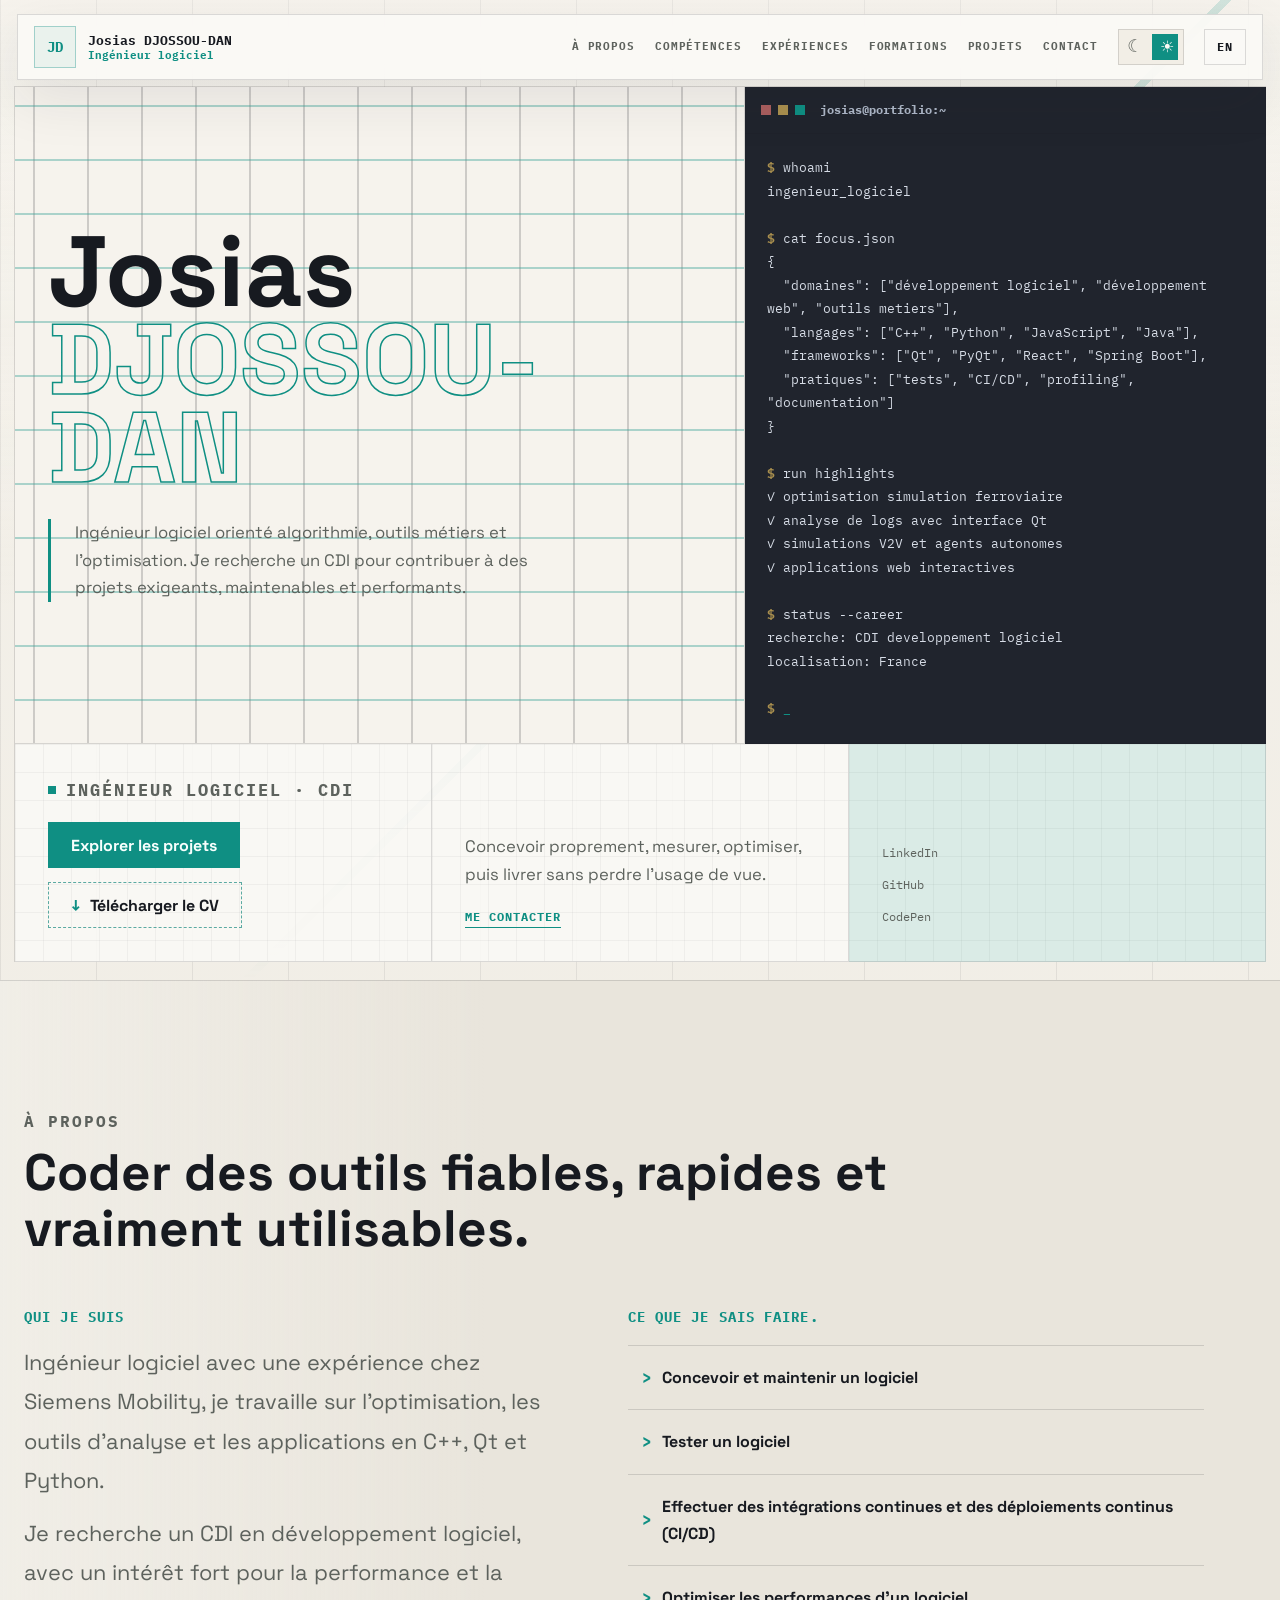
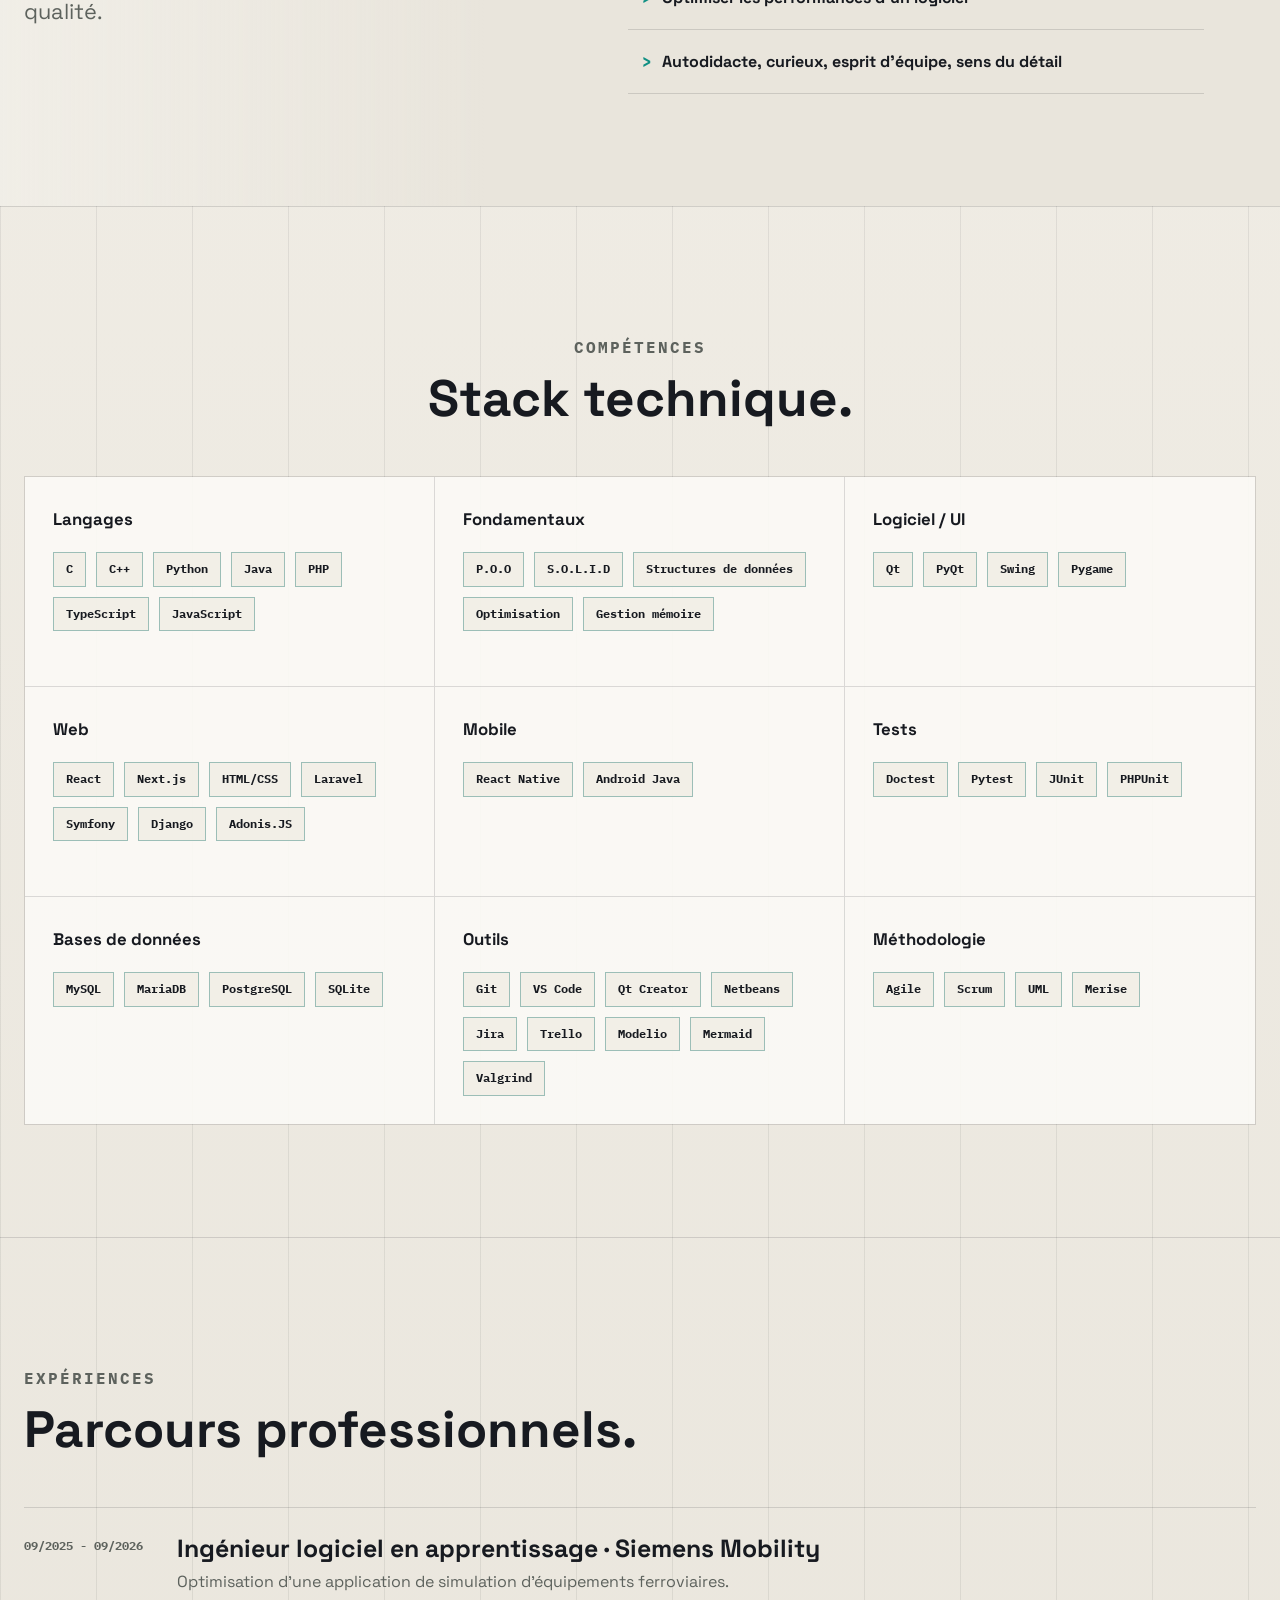
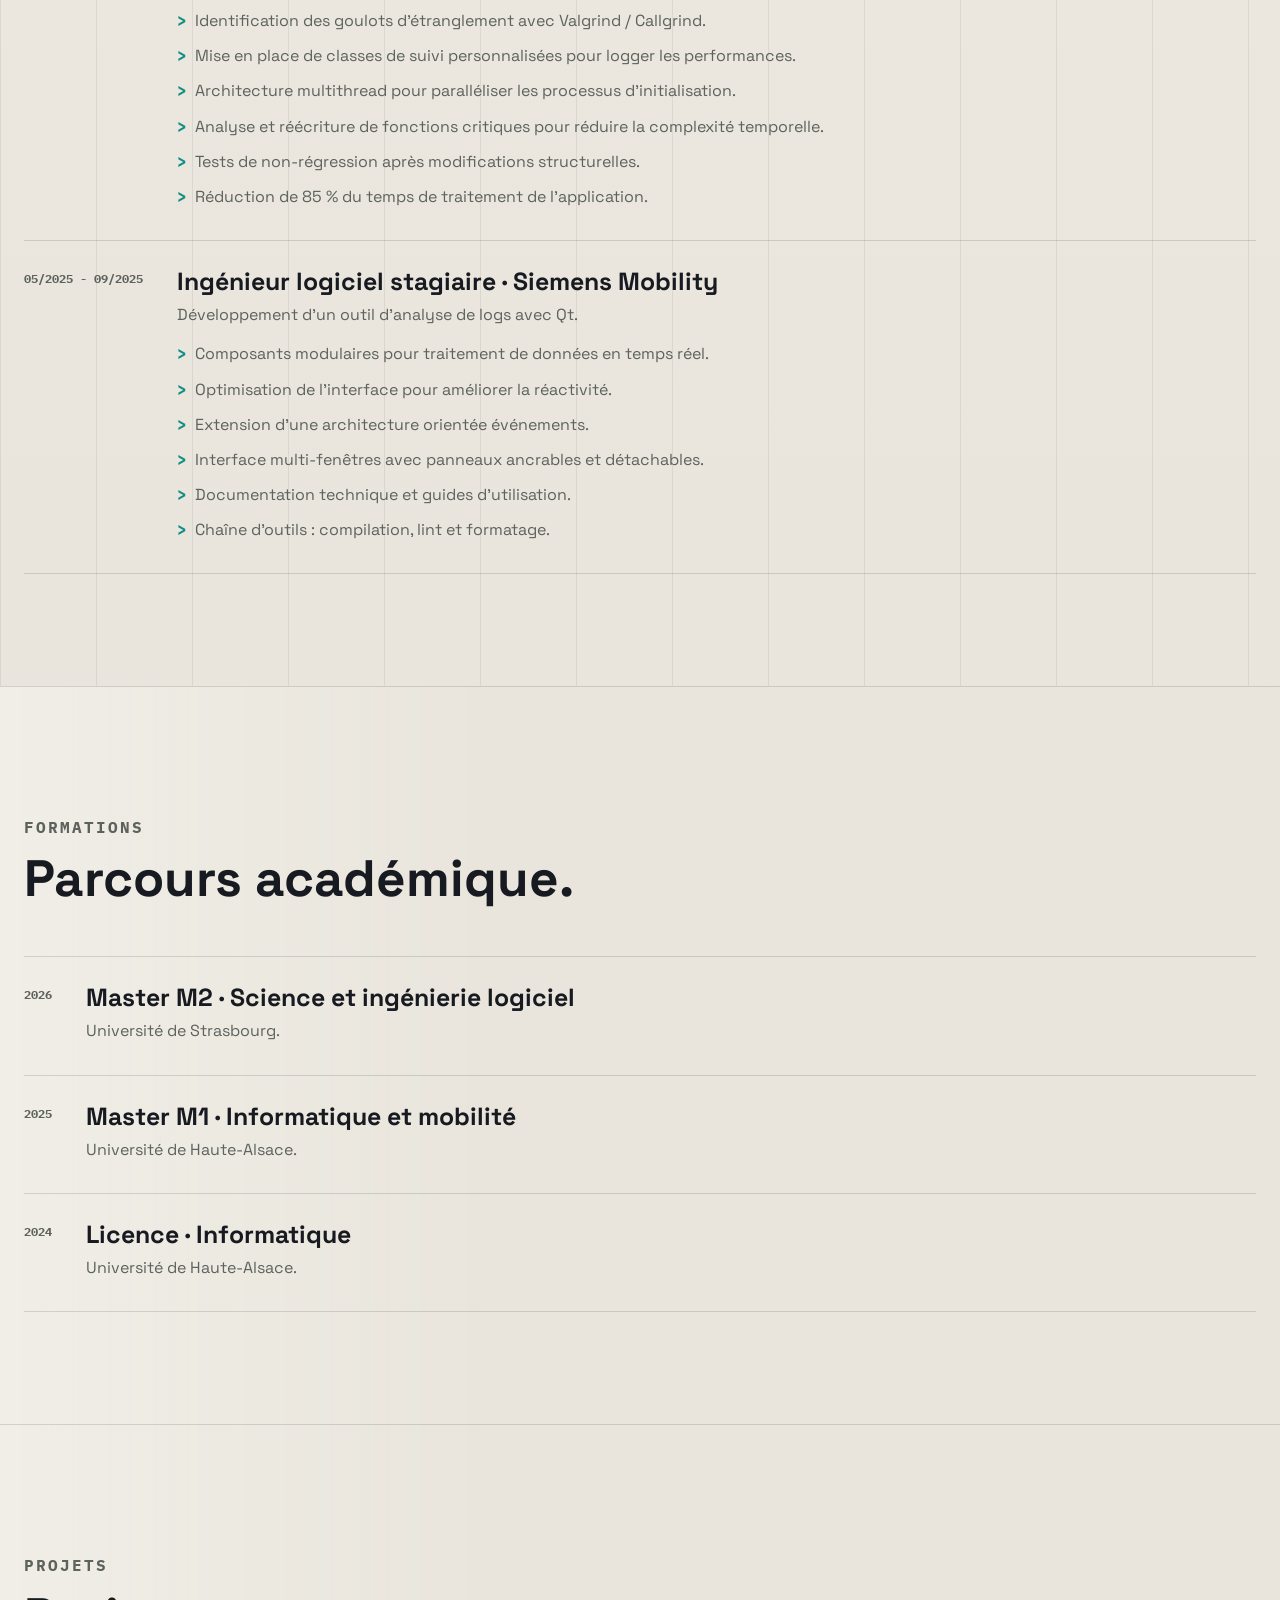
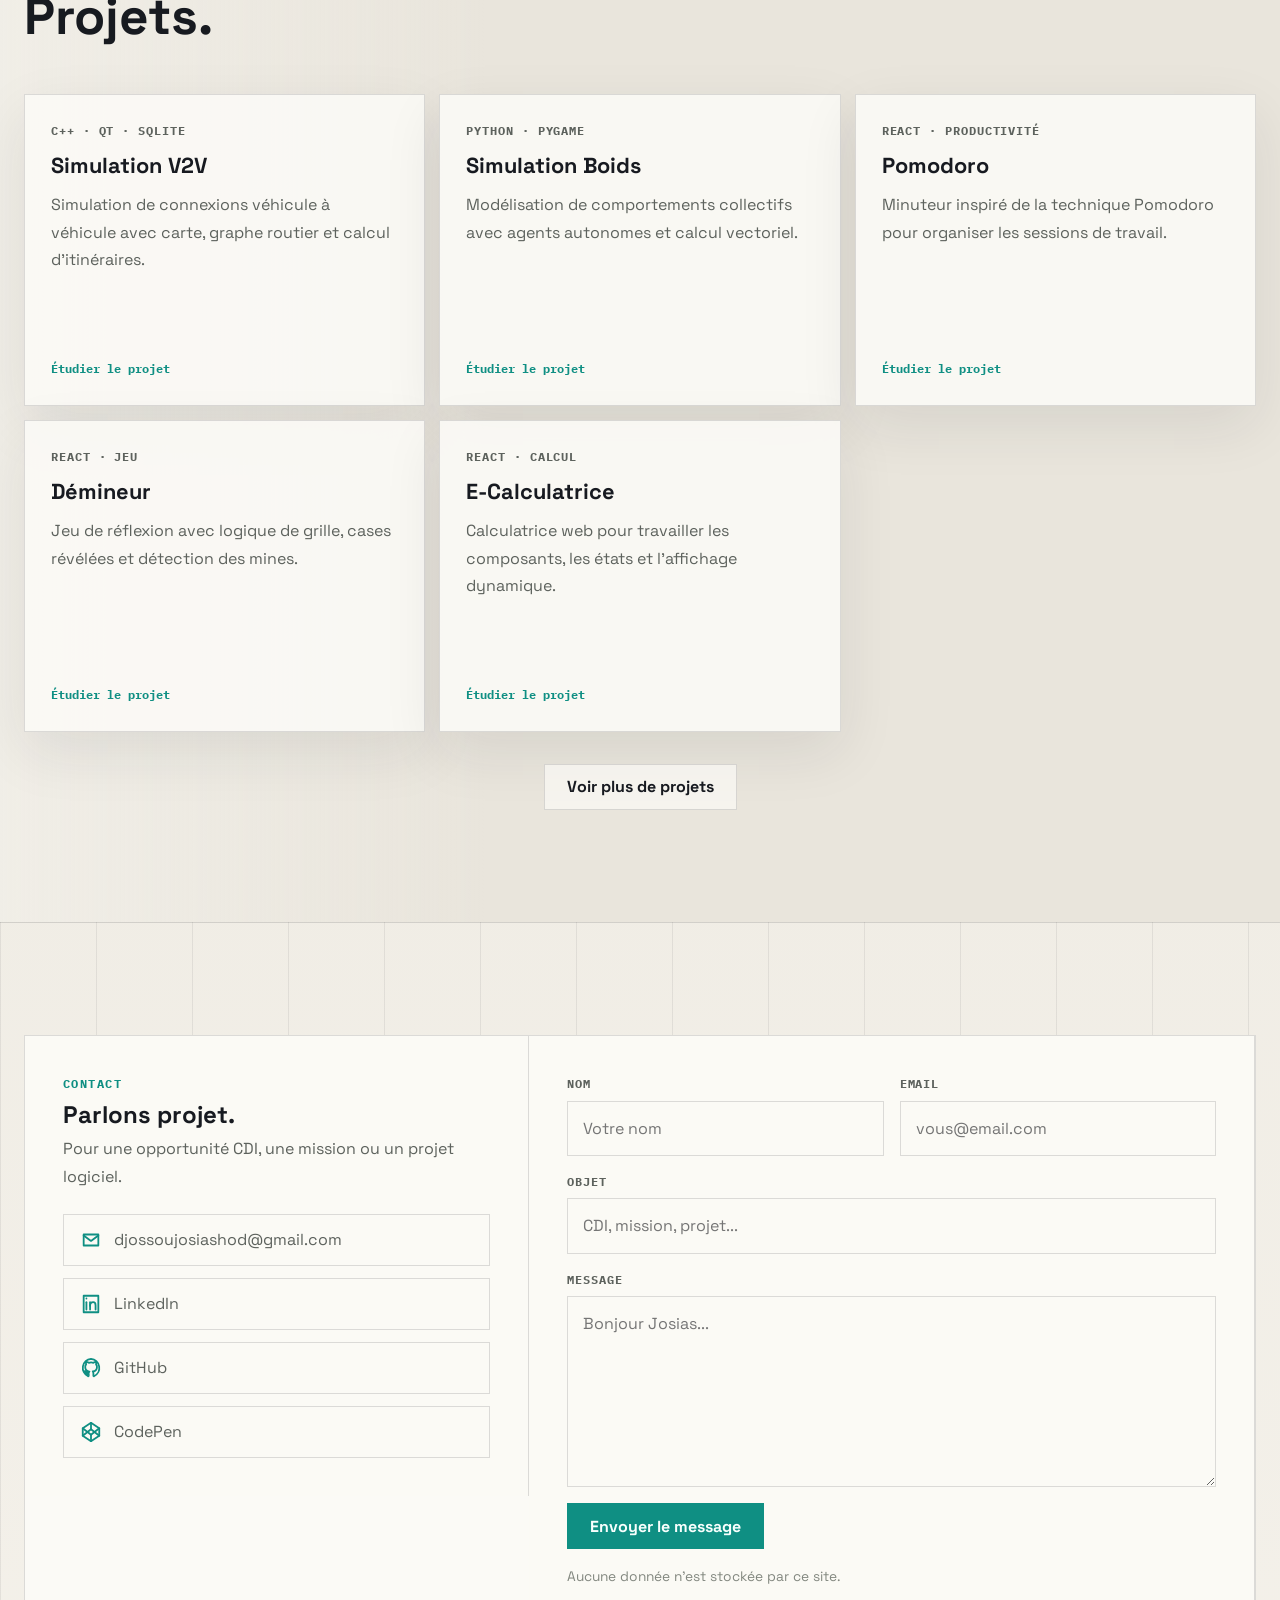
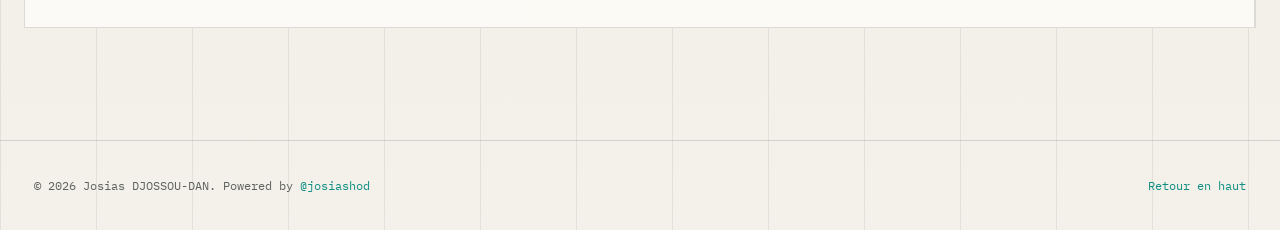
==== commit 71058b72: "Corrections" ====
--- a/index.html
+++ b/index.html
@@ -38,7 +38,6 @@
         "https://github.com/josiashod",
         "https://www.linkedin.com/in/josiashod/",
         "https://codepen.io/josiashod",
-        "https://twitter.com/josias_hod"
       ],
       "knowsAbout": ["C++", "Qt", "Python", "JavaScript", "React", "SQL", "optimisation logicielle", "CI/CD"]
     }
@@ -94,8 +93,7 @@
 <b>$</b> cat focus.json
 {
   "domaines": ["logiciel", "performance", "outils metiers"],
-  "langages": ["C++", "Python", "JavaScript", "SQL"],
-  "frameworks": ["Qt", "PyQt", "React"],
+  "langages": ["C++", "Python", "JavaScript", "Java"],
   "pratiques": ["tests", "CI/CD", "profiling", "documentation"]
 }
 
@@ -131,7 +129,6 @@
             <a href="https://www.linkedin.com/in/josiashod/" target="_blank" rel="noreferrer">LinkedIn</a>
             <a href="https://github.com/josiashod" target="_blank" rel="noreferrer">GitHub</a>
             <a href="https://codepen.io/josiashod" target="_blank" rel="noreferrer">CodePen</a>
-            <a href="https://twitter.com/josias_hod" target="_blank" rel="noreferrer">Twitter</a>
           </div>
         </div>
       </div>
@@ -242,7 +239,7 @@
       <div class="container">
         <div class="section-heading reveal">
           <p class="eyebrow" data-i18n="experienceEyebrow">Expériences </p>
-          <h2 data-i18n="experienceTitle">Parcours professionnelles.</h2>
+          <h2 data-i18n="experienceTitle">Parcours professionnels.</h2>
         </div>
 
         <div class="timeline-wrap">
@@ -460,7 +457,7 @@
   </main>
 
   <footer class="site-footer">
-    <p>© <span id="year"></span> Josias DJOSSOU-DAN. Powered by @me</p>
+    <p>© <span id="year"></span> Josias DJOSSOU-DAN. Powered by <a href="http://github.com/josiashod" target="_blank" rel="noopener noreferrer">@josiashod</a></p>
     <a href="#home">Retour en haut</a>
   </footer>
 
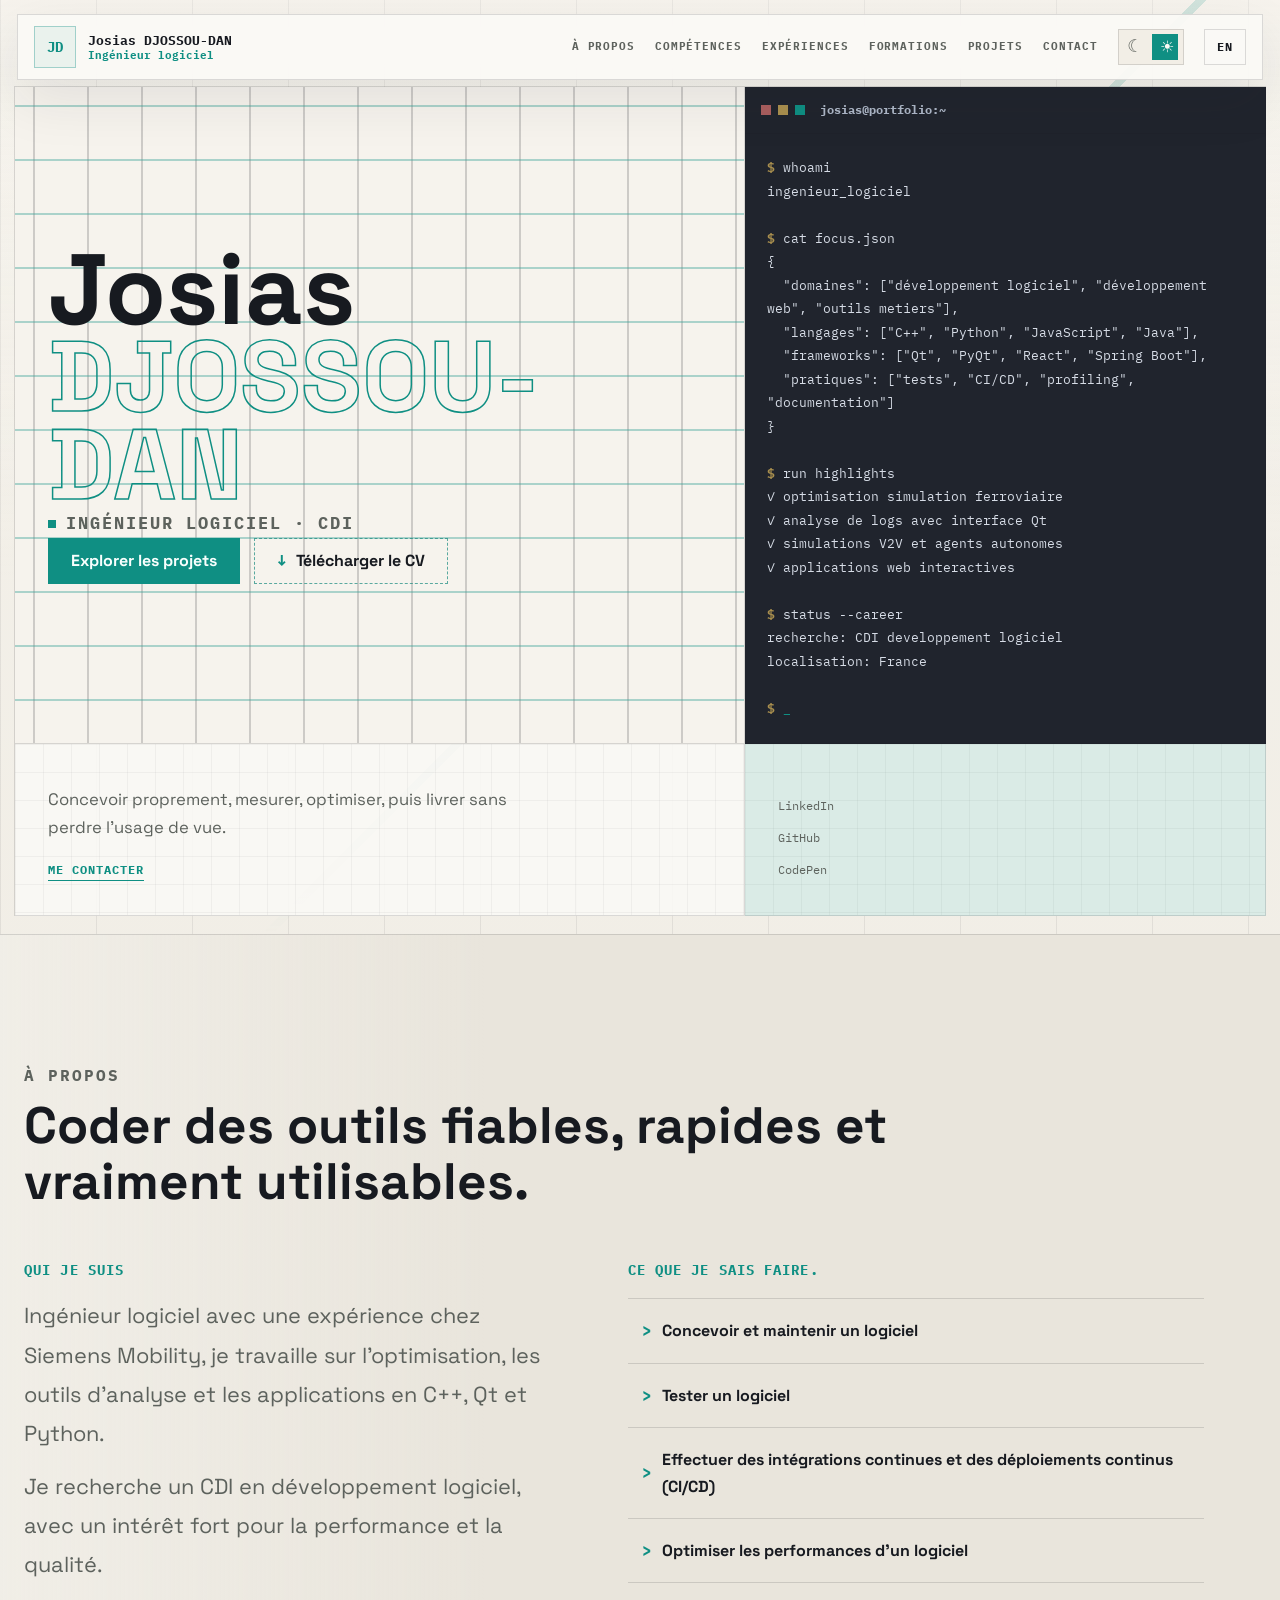
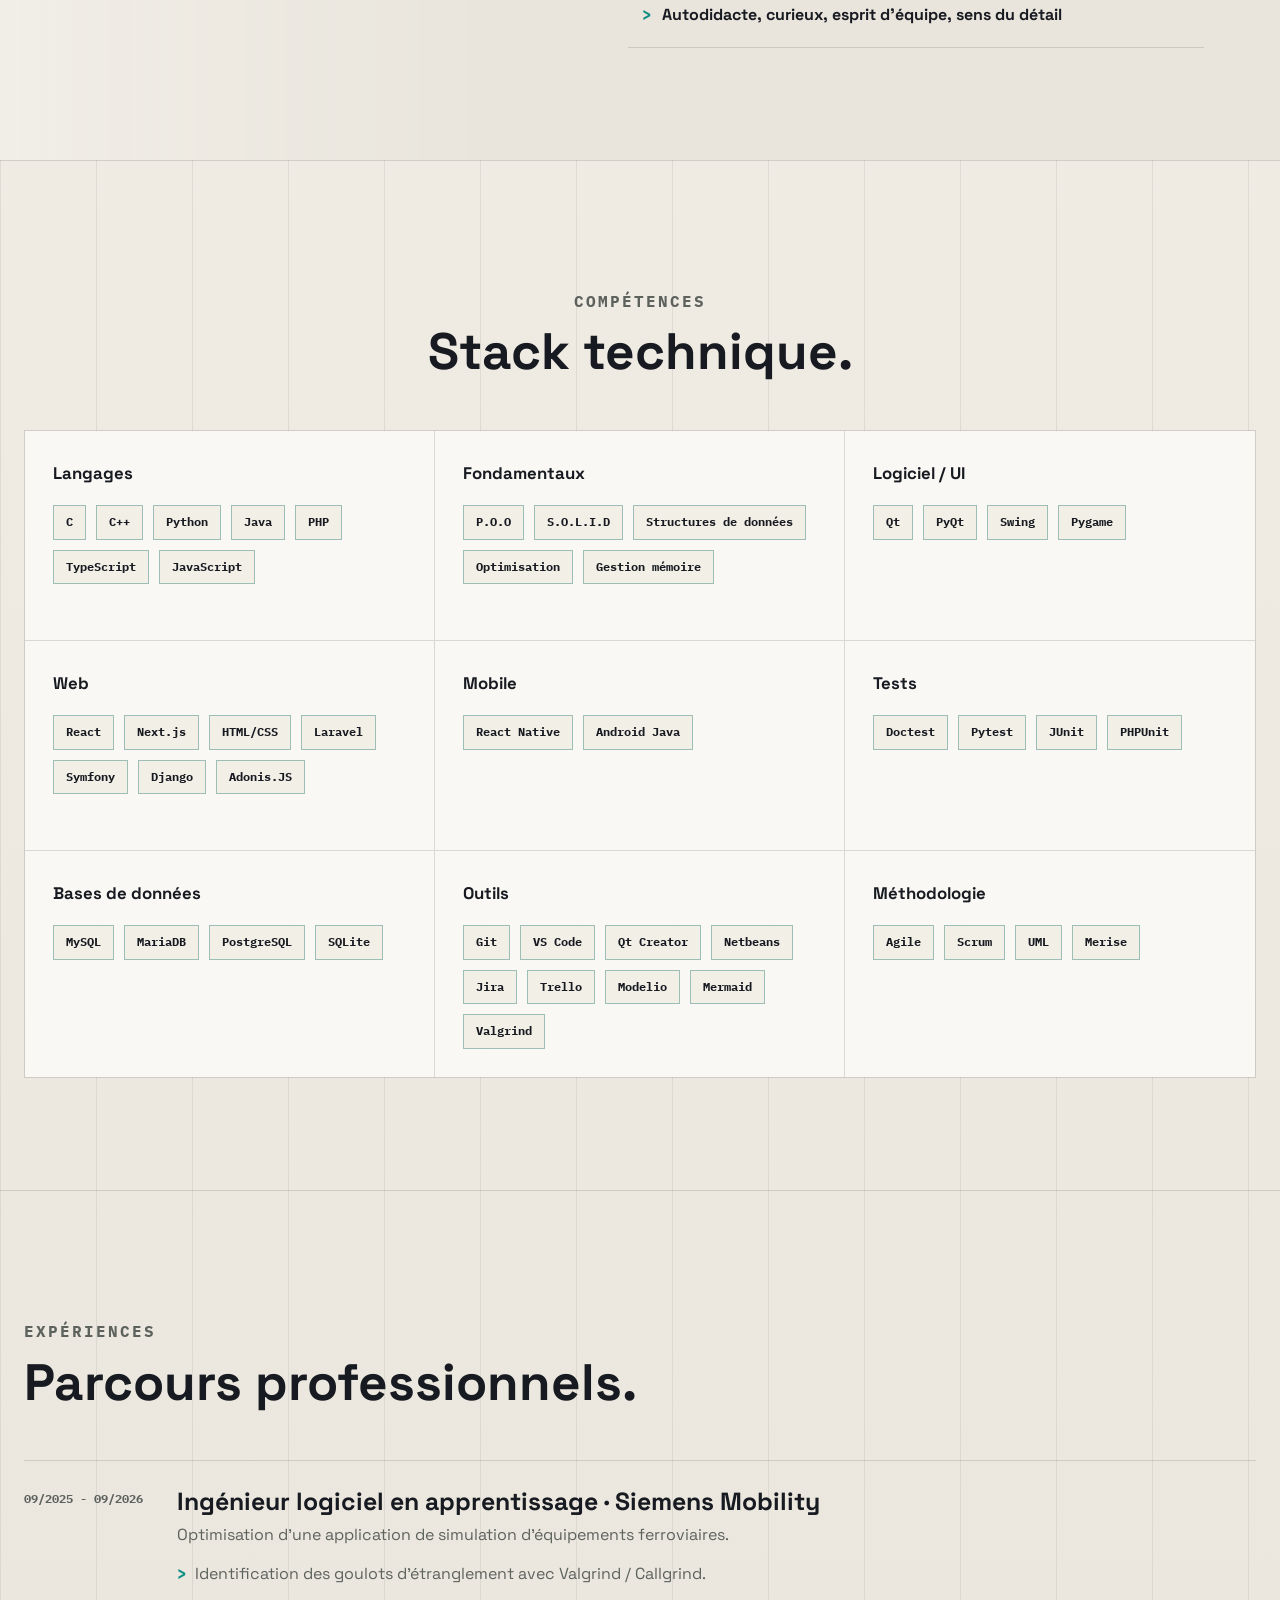
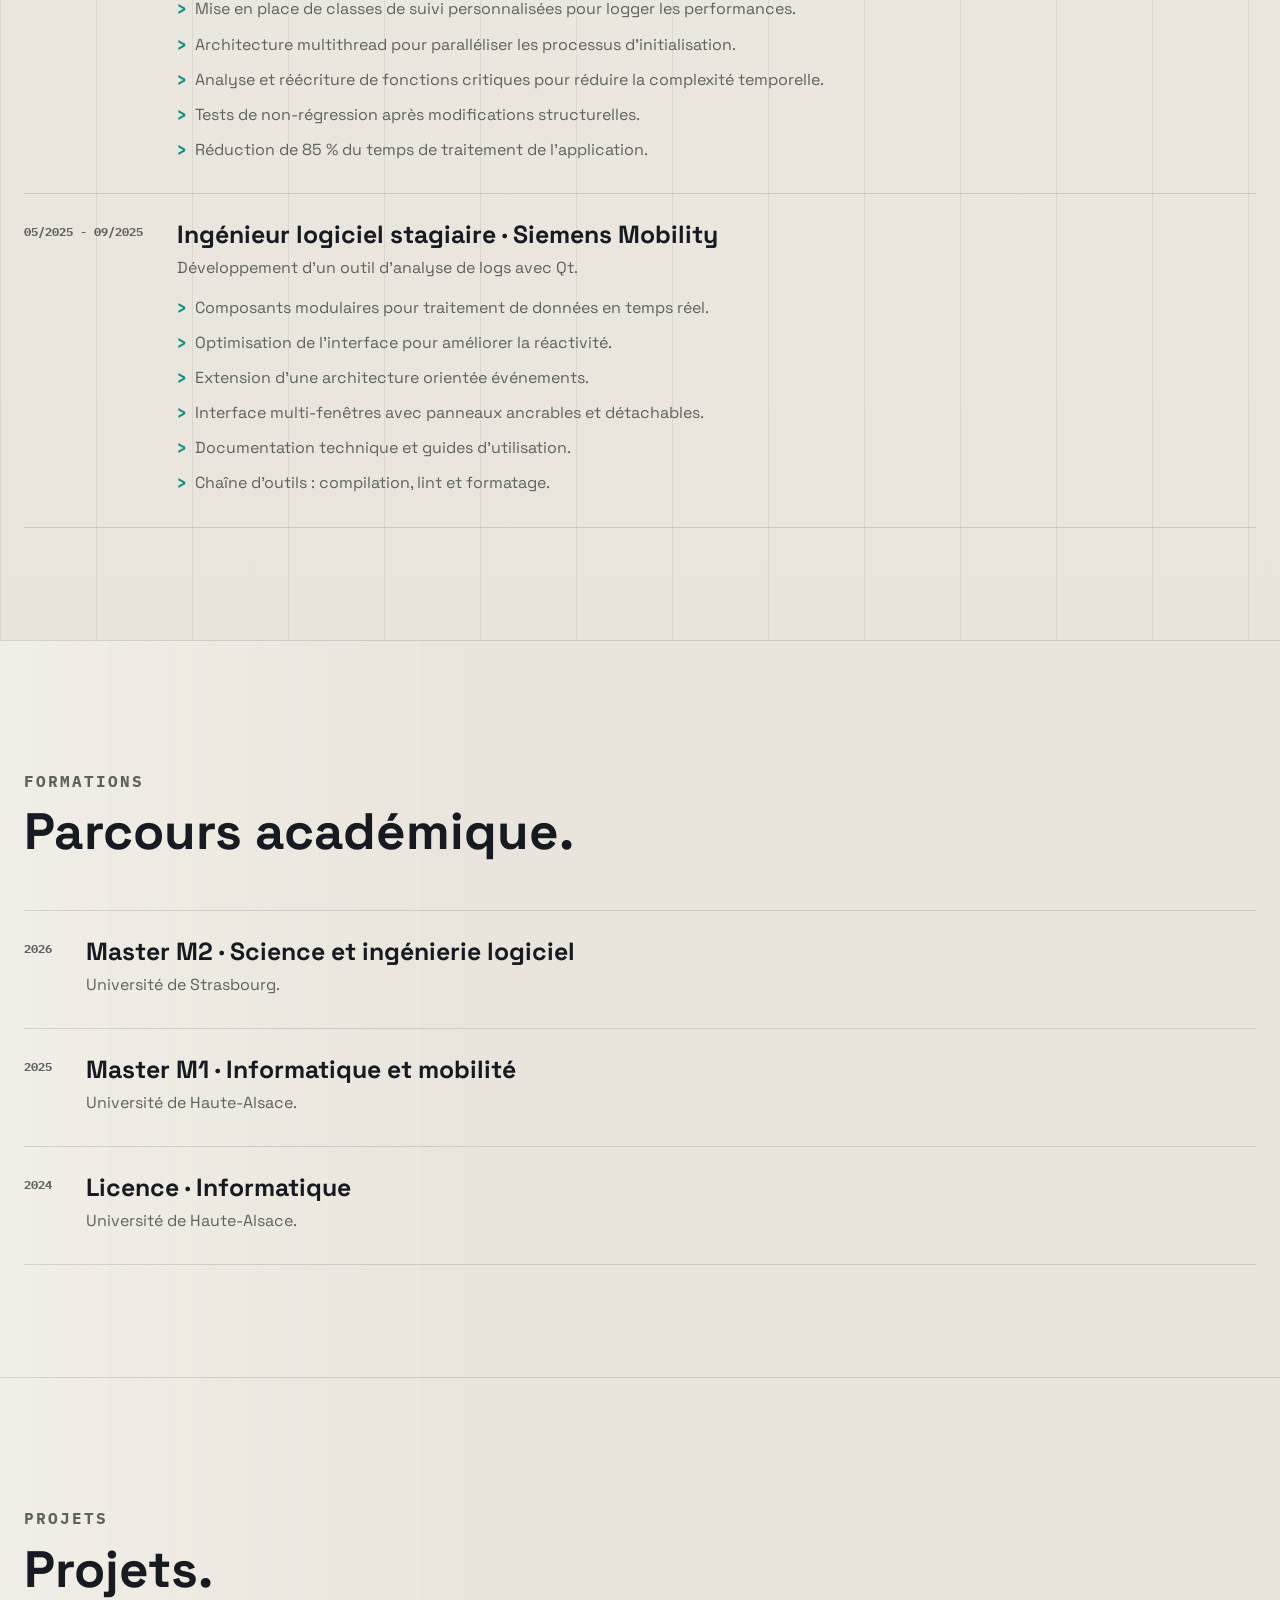
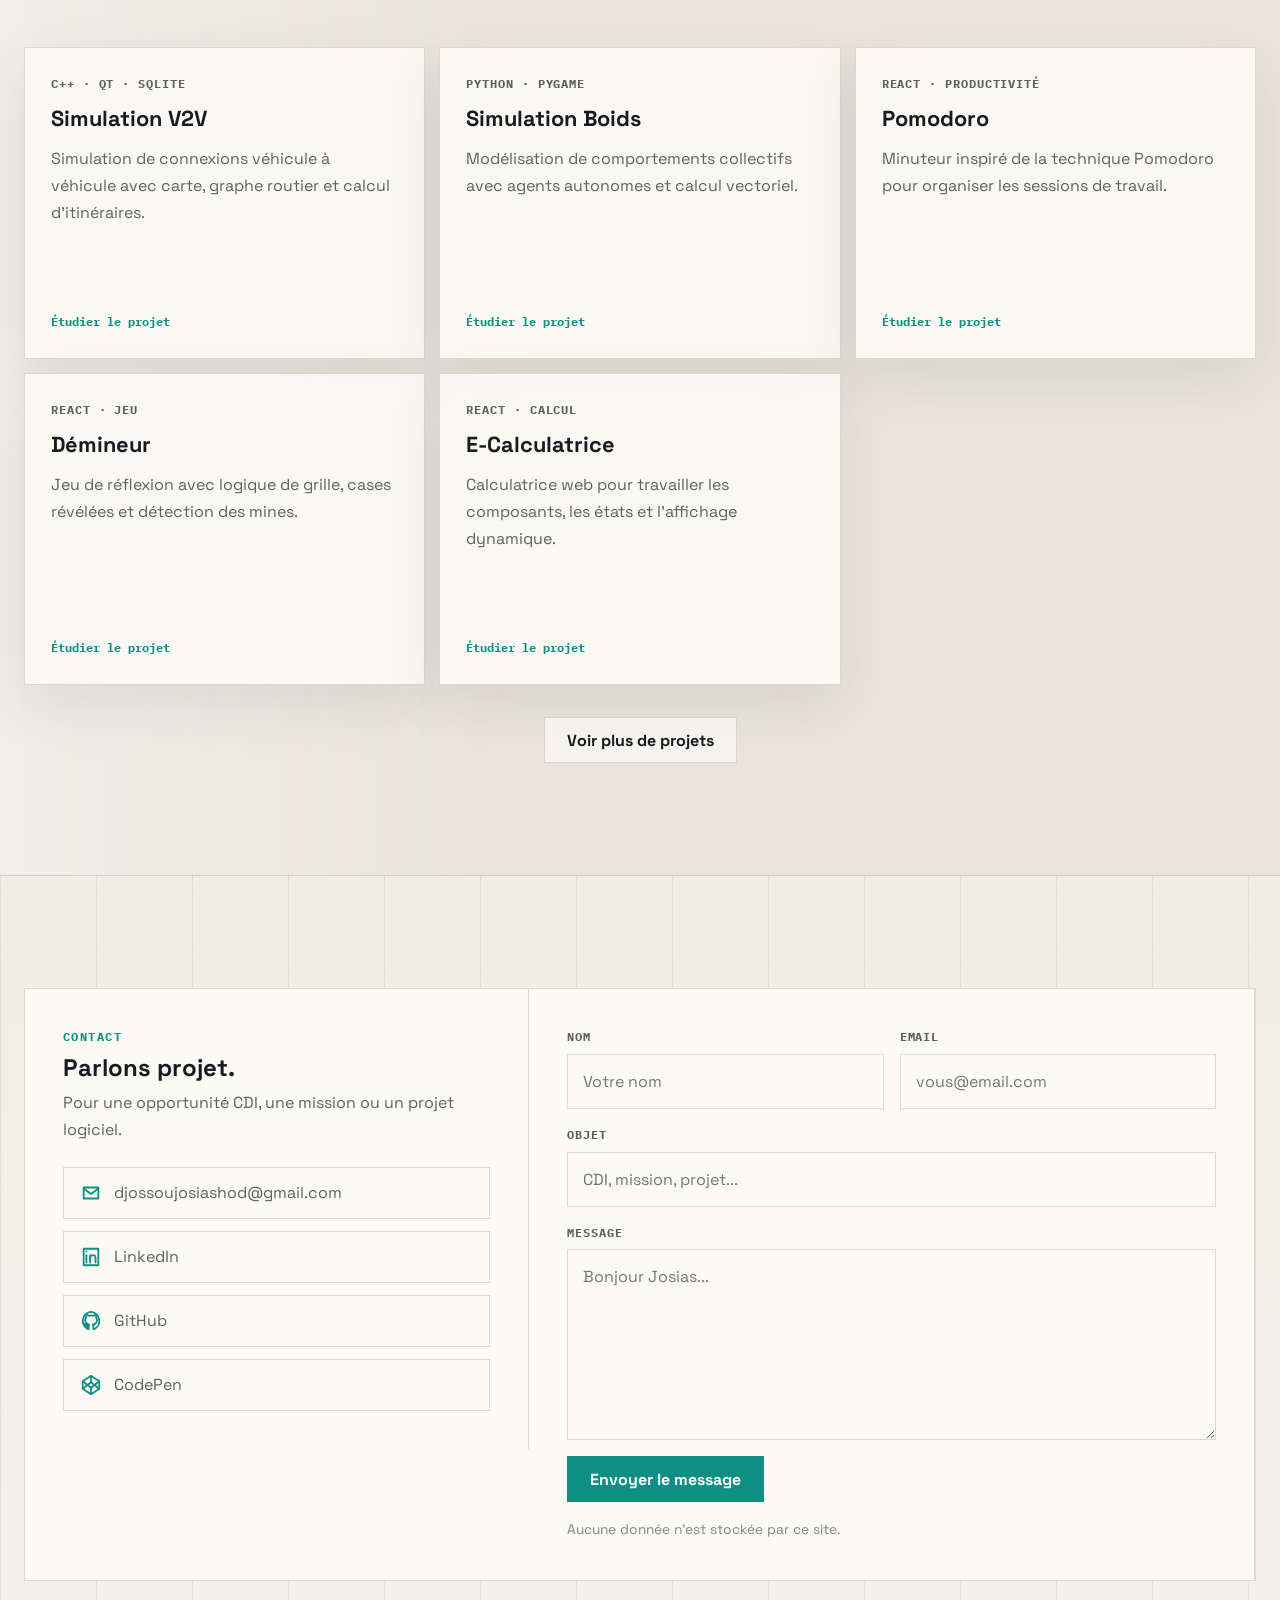
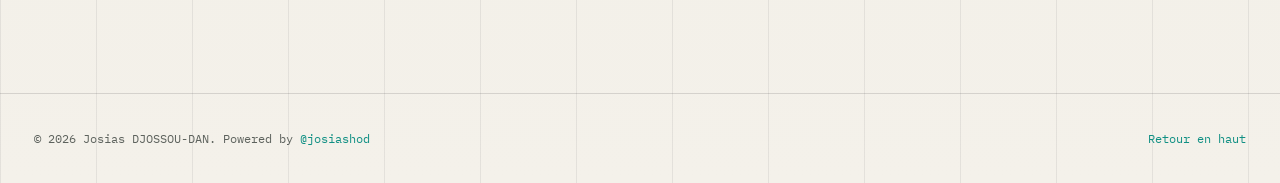
==== commit 9b4d4fdf: "Corrections" ====
--- a/index.html
+++ b/index.html
@@ -77,11 +77,15 @@
       <div class="hero-bento">
         <article class="hero-cell hero-name-card reveal">
           <h1><span class="glitch-name" data-glitch="Josias">Josias</span> <strong class="glitch-name" data-glitch="DJOSSOU-DAN">DJOSSOU-DAN</strong></h1>
-          <p class="hero-text">
-            <span data-i18n="heroText">Ingénieur logiciel orienté algorithmie et outils métiers. Je
-              recherche un CDI pour
-              contribuer à des projets exigeants, maintenables et performants.</span>
-          </p>
+
+          <div class="reveal">
+            <p class="hero-kicker"><span class="hero-kicker-dot"></span><span data-i18n="heroKicker">Ingénieur logiciel · CDI</span></p>
+            <div class="hero-actions">
+              <a href="#projects" class="btn btn-primary" data-i18n="heroProjects">Explorer les projets</a>
+              <a href="./assets/pdf/josias_djossou-dan_cv_fr.pdf" class="btn btn-cv" data-cv-link download
+                data-i18n="heroCv">Télécharger le CV</a>
+            </div>
+        </div>
         </article>
 
         <aside class="hero-cell hero-terminal-card reveal" aria-label="Résumé du profil">
@@ -109,15 +113,6 @@
 mode: curieux + rigoureux + equipe</pre>
           </div>
         </aside>
-
-        <div class="hero-cell hero-focus-card reveal">
-          <p class="hero-kicker"><span class="hero-kicker-dot"></span><span data-i18n="heroKicker">Ingénieur logiciel · CDI</span></p>
-          <div class="hero-actions">
-            <a href="#projects" class="btn btn-primary" data-i18n="heroProjects">Explorer les projets</a>
-            <a href="./assets/pdf/josias_djossou-dan_cv_fr.pdf" class="btn btn-cv" data-cv-link download
-              data-i18n="heroCv">Télécharger le CV</a>
-          </div>
-        </div>
 
         <div class="hero-cell hero-actions-card reveal">
           <p data-i18n-fr="Concevoir proprement, mesurer, optimiser, puis livrer sans perdre l'usage de vue." data-i18n-en="Design cleanly, measure, optimize, then ship without losing sight of usability.">Concevoir proprement, mesurer, optimiser, puis livrer sans perdre l'usage de vue.</p>
--- a/css/style.css
+++ b/css/style.css
@@ -369,7 +369,7 @@
 }
 
 .hero-actions-card {
-  grid-column: 5 / span 4;
+  grid-column: 1 / span 7;
   display: flex;
   flex-direction: column;
   justify-content: end;
@@ -377,7 +377,7 @@
 }
 
 .hero-social-card {
-  grid-column: 9 / span 4;
+  grid-column: 8 / span 6;
   display: flex;
   align-items: end;
   background: color-mix(in srgb, var(--green) 14%, var(--surface));
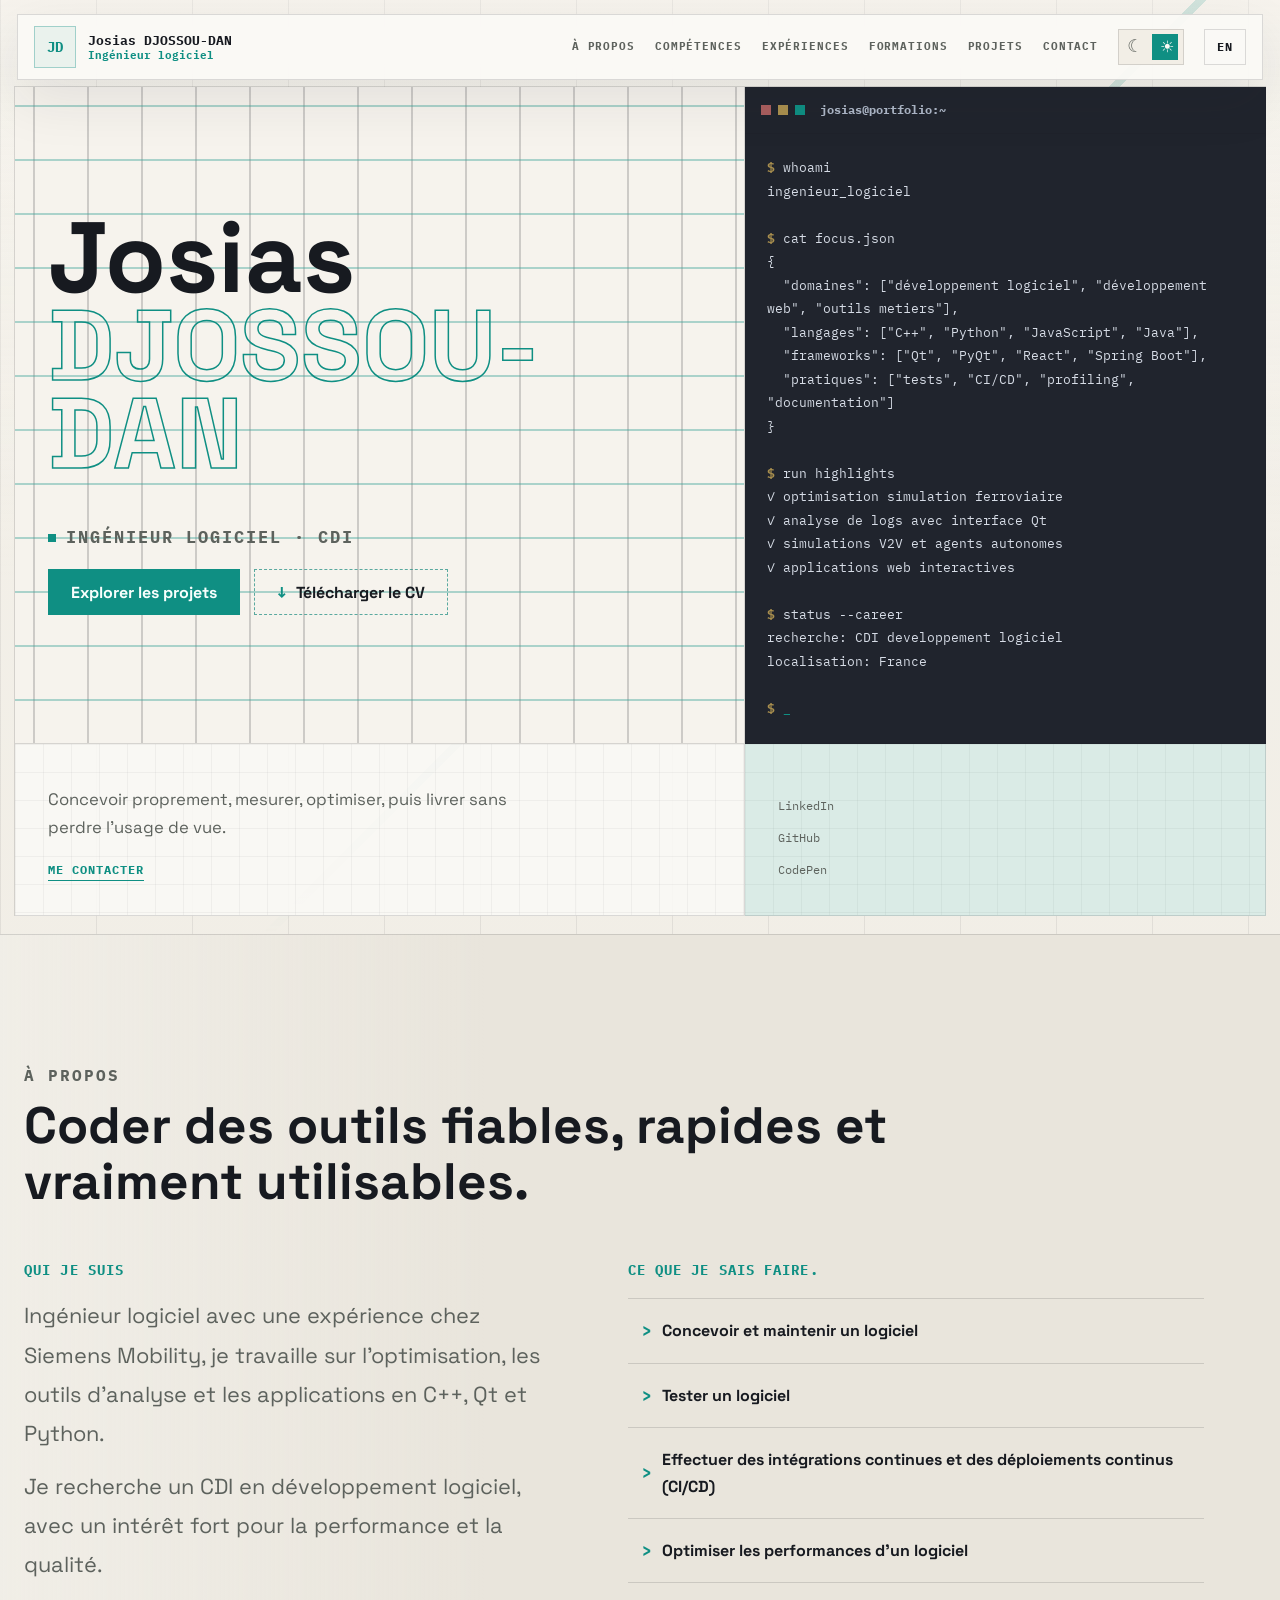
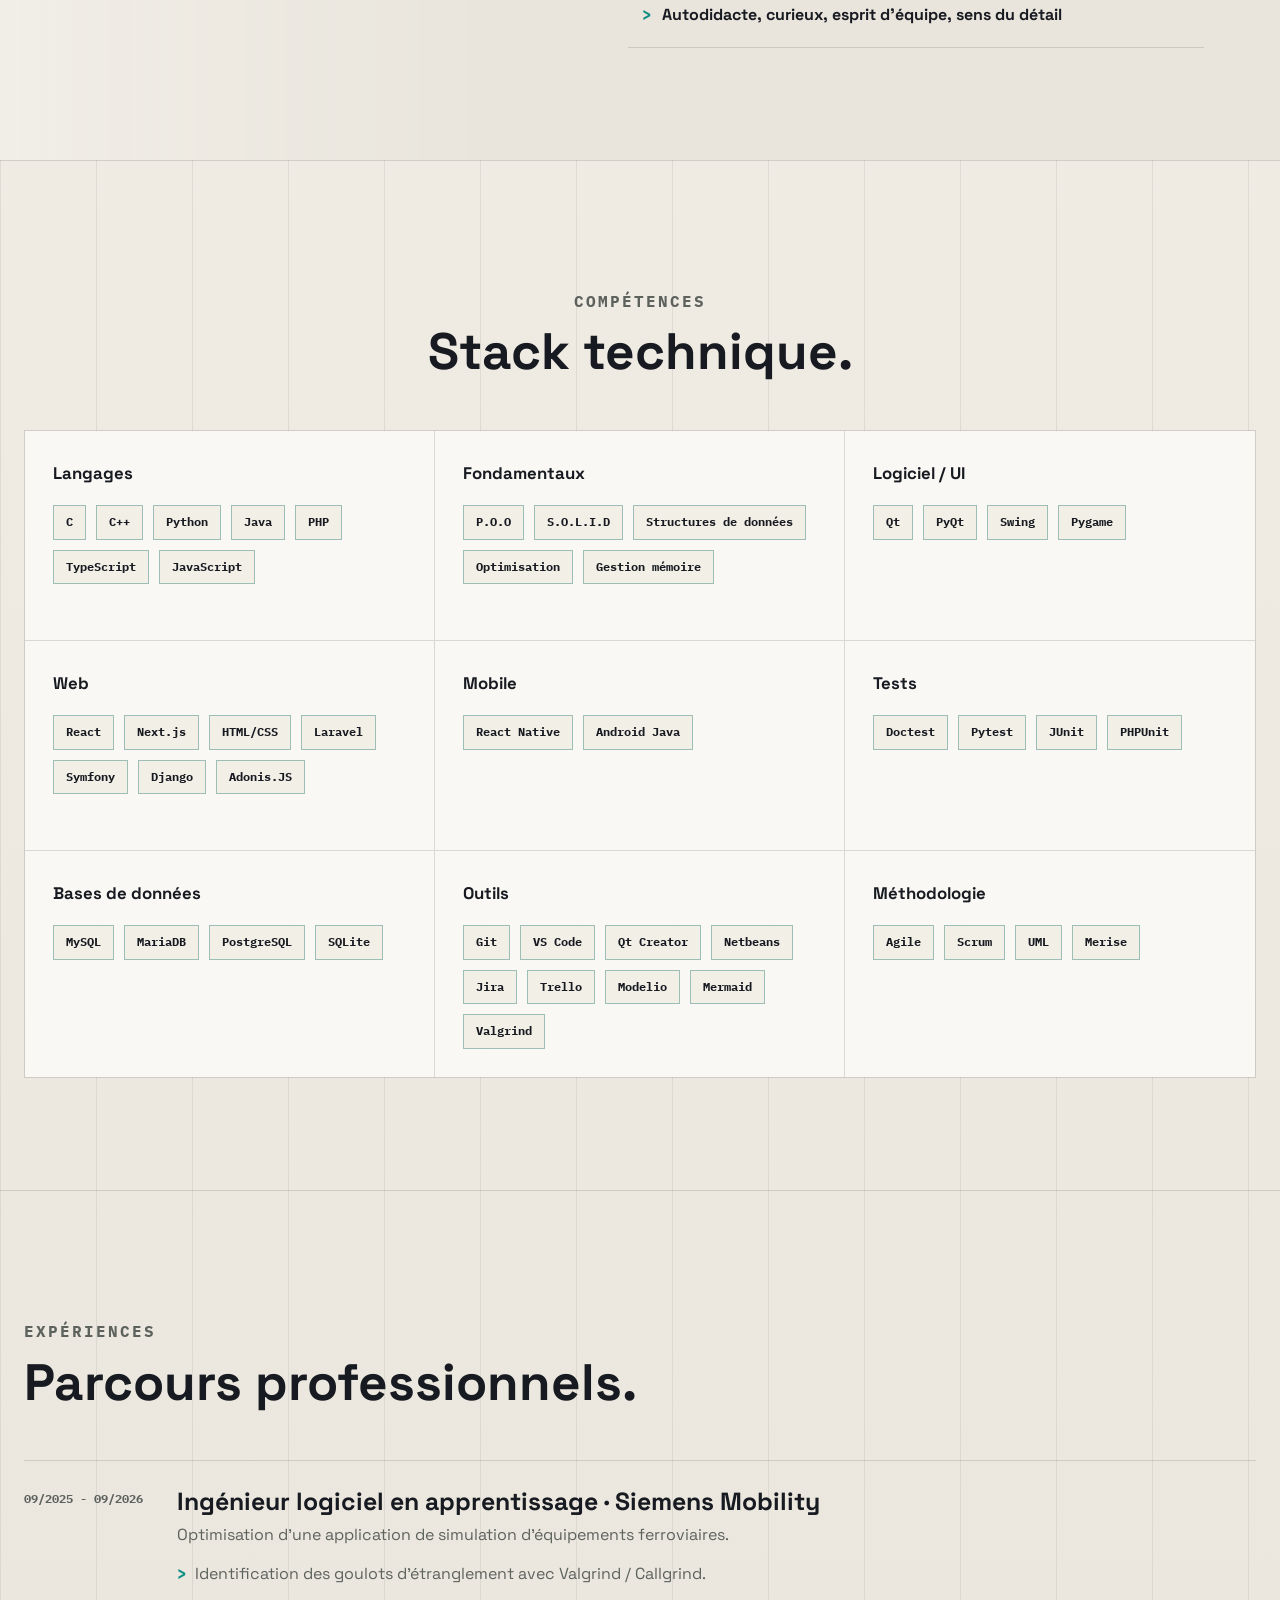
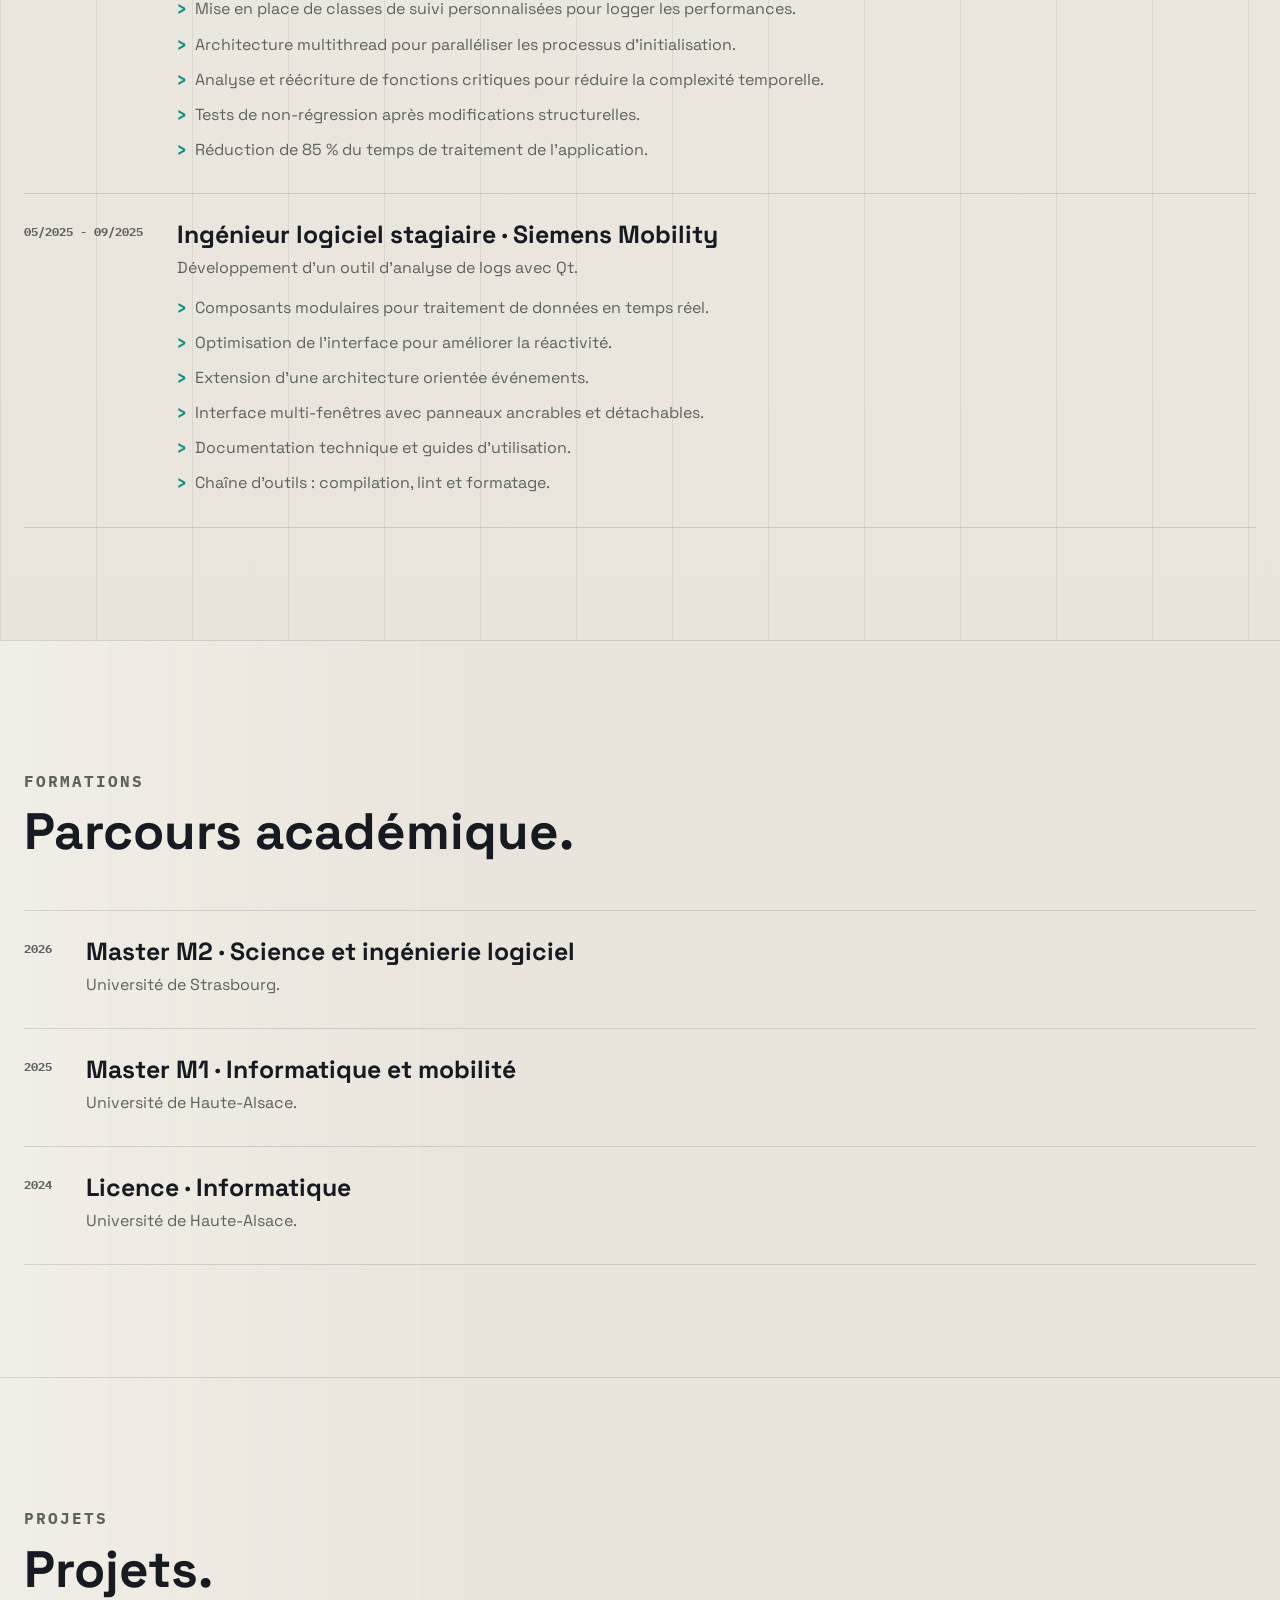
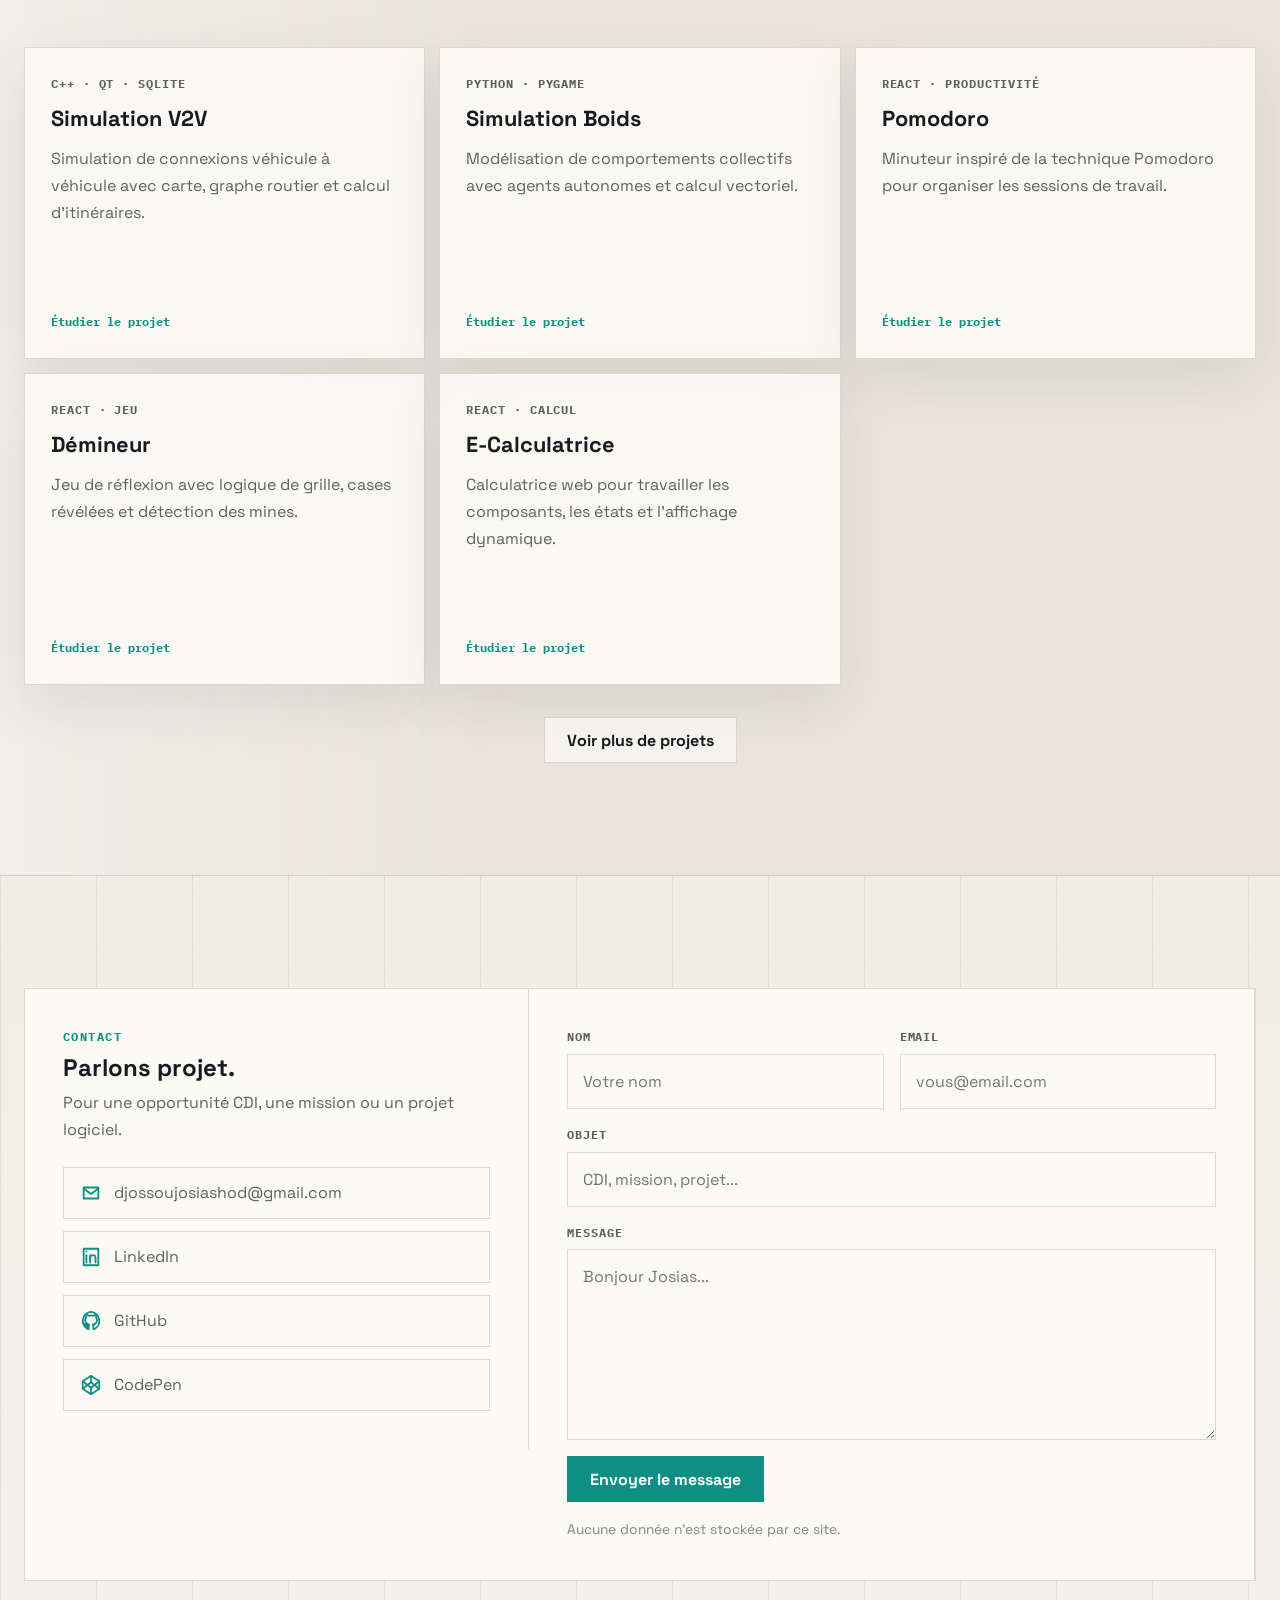
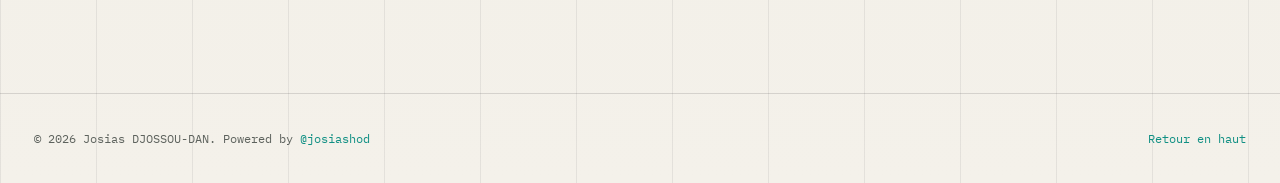
==== commit a08fa5ea: "Corrections" ====
--- a/index.html
+++ b/index.html
@@ -78,14 +78,14 @@
         <article class="hero-cell hero-name-card reveal">
           <h1><span class="glitch-name" data-glitch="Josias">Josias</span> <strong class="glitch-name" data-glitch="DJOSSOU-DAN">DJOSSOU-DAN</strong></h1>
 
-          <div class="reveal">
+          <div class="hero-name-actions reveal">
             <p class="hero-kicker"><span class="hero-kicker-dot"></span><span data-i18n="heroKicker">Ingénieur logiciel · CDI</span></p>
             <div class="hero-actions">
               <a href="#projects" class="btn btn-primary" data-i18n="heroProjects">Explorer les projets</a>
               <a href="./assets/pdf/josias_djossou-dan_cv_fr.pdf" class="btn btn-cv" data-cv-link download
                 data-i18n="heroCv">Télécharger le CV</a>
             </div>
-        </div>
+          </div>
         </article>
 
         <aside class="hero-cell hero-terminal-card reveal" aria-label="Résumé du profil">
--- a/css/style.css
+++ b/css/style.css
@@ -348,6 +348,12 @@
   opacity: 0.72;
 }
 
+.hero-name-actions {
+  display: grid;
+  gap: 18px;
+  margin-top: clamp(28px, 4vw, 46px);
+}
+
 .hero-terminal-card {
   grid-column: 8 / span 5;
   grid-row: span 2;
